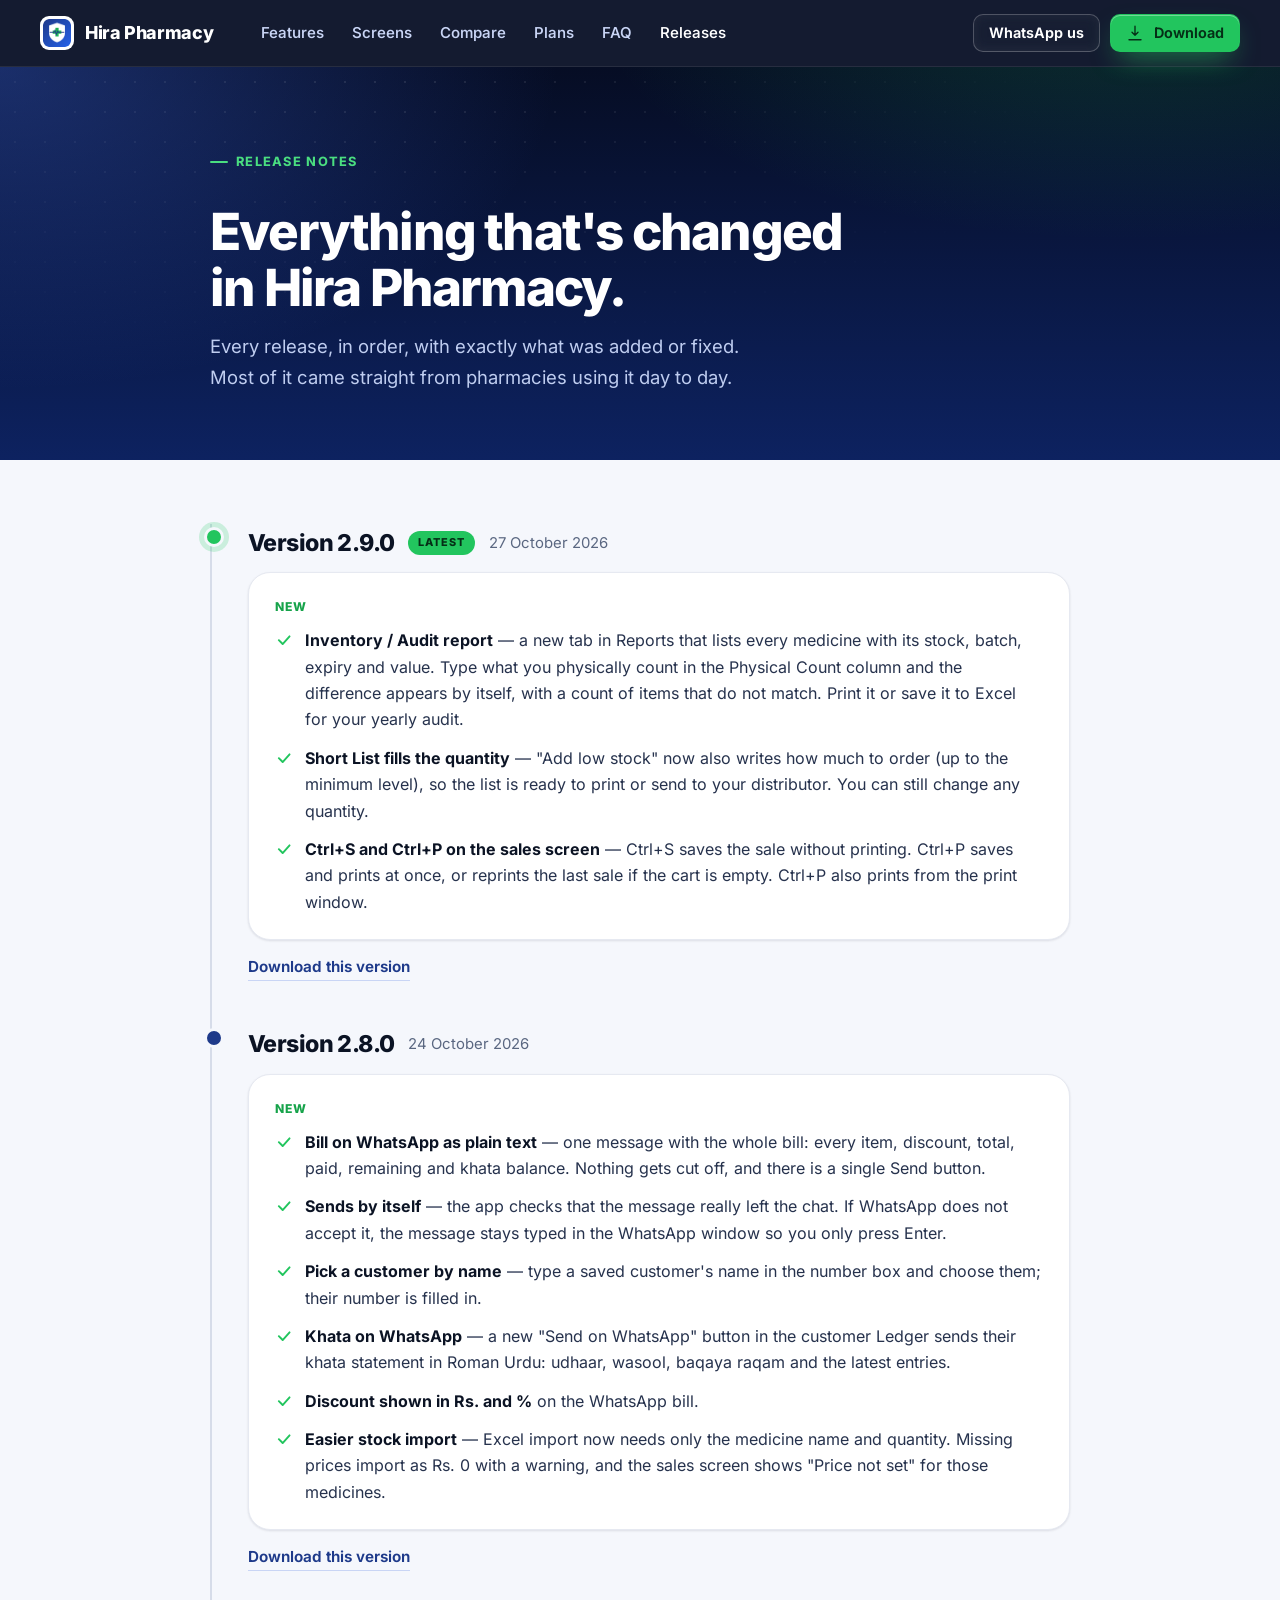
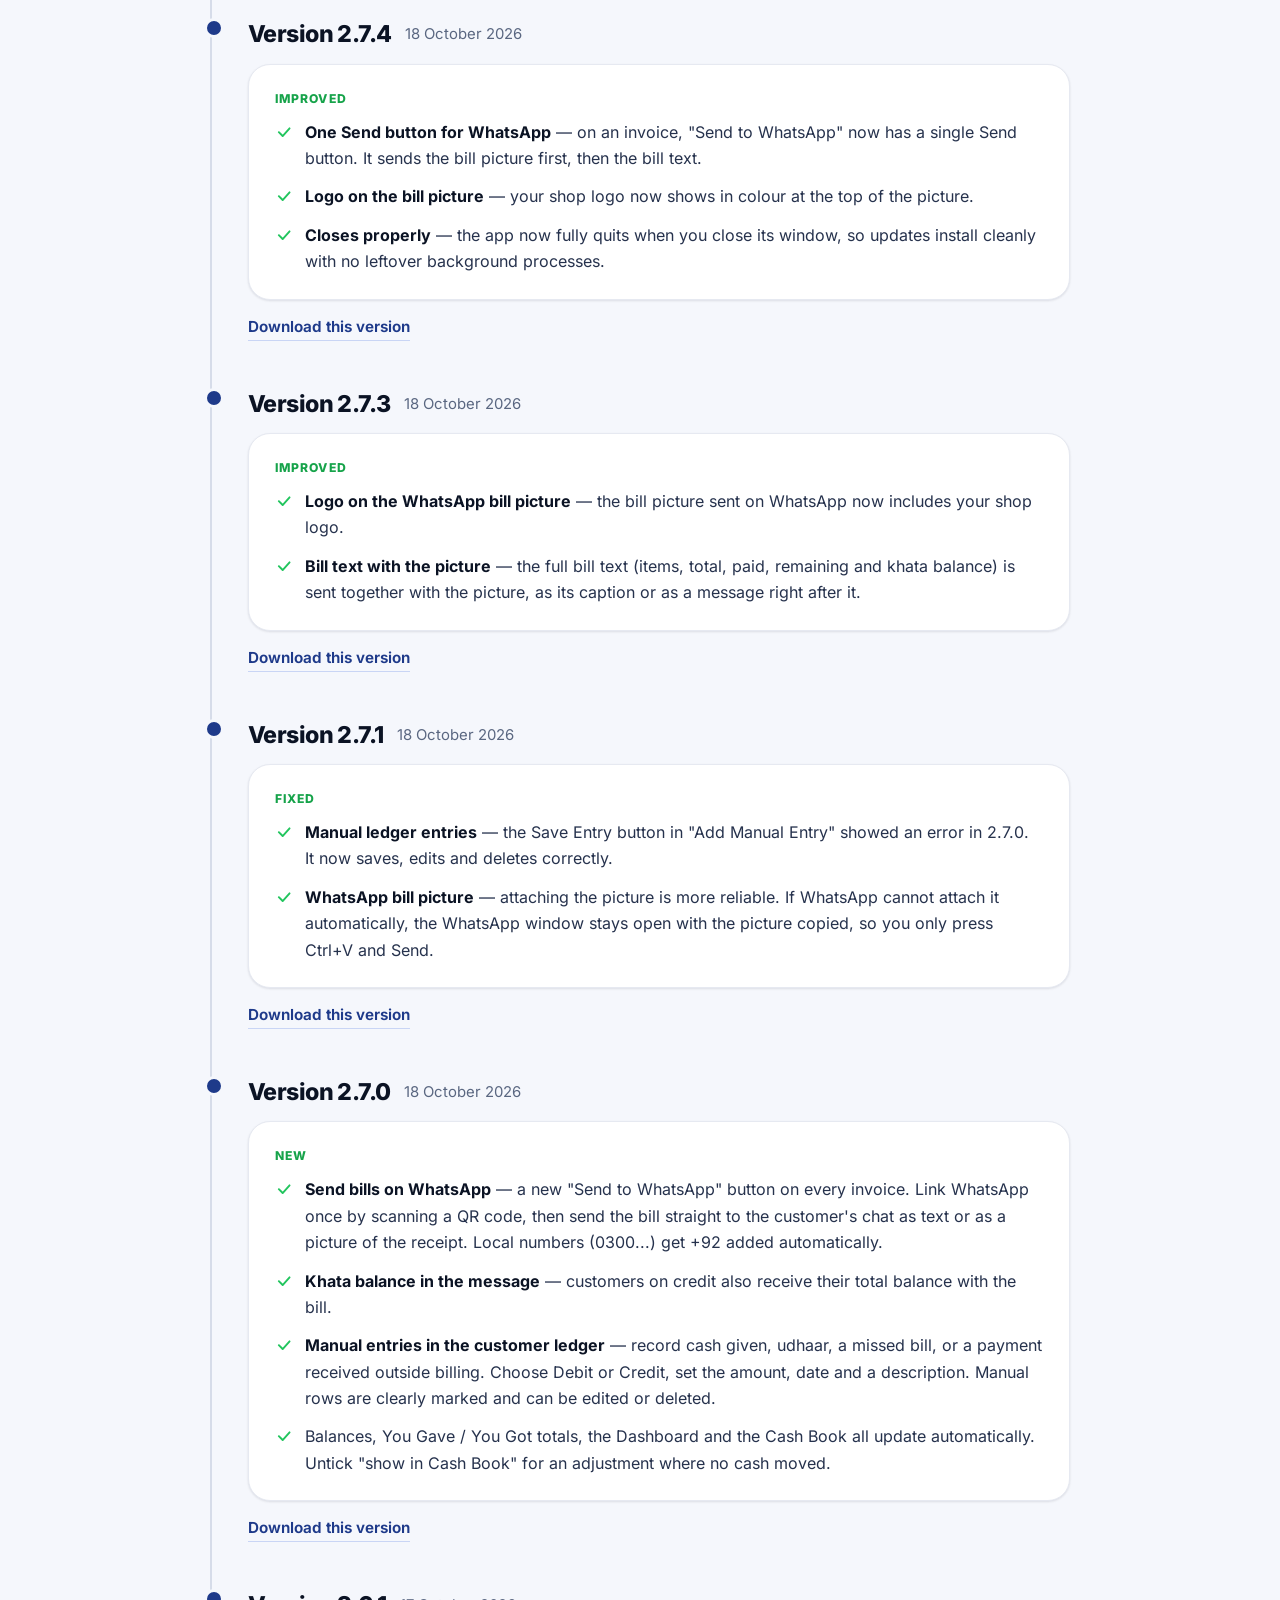
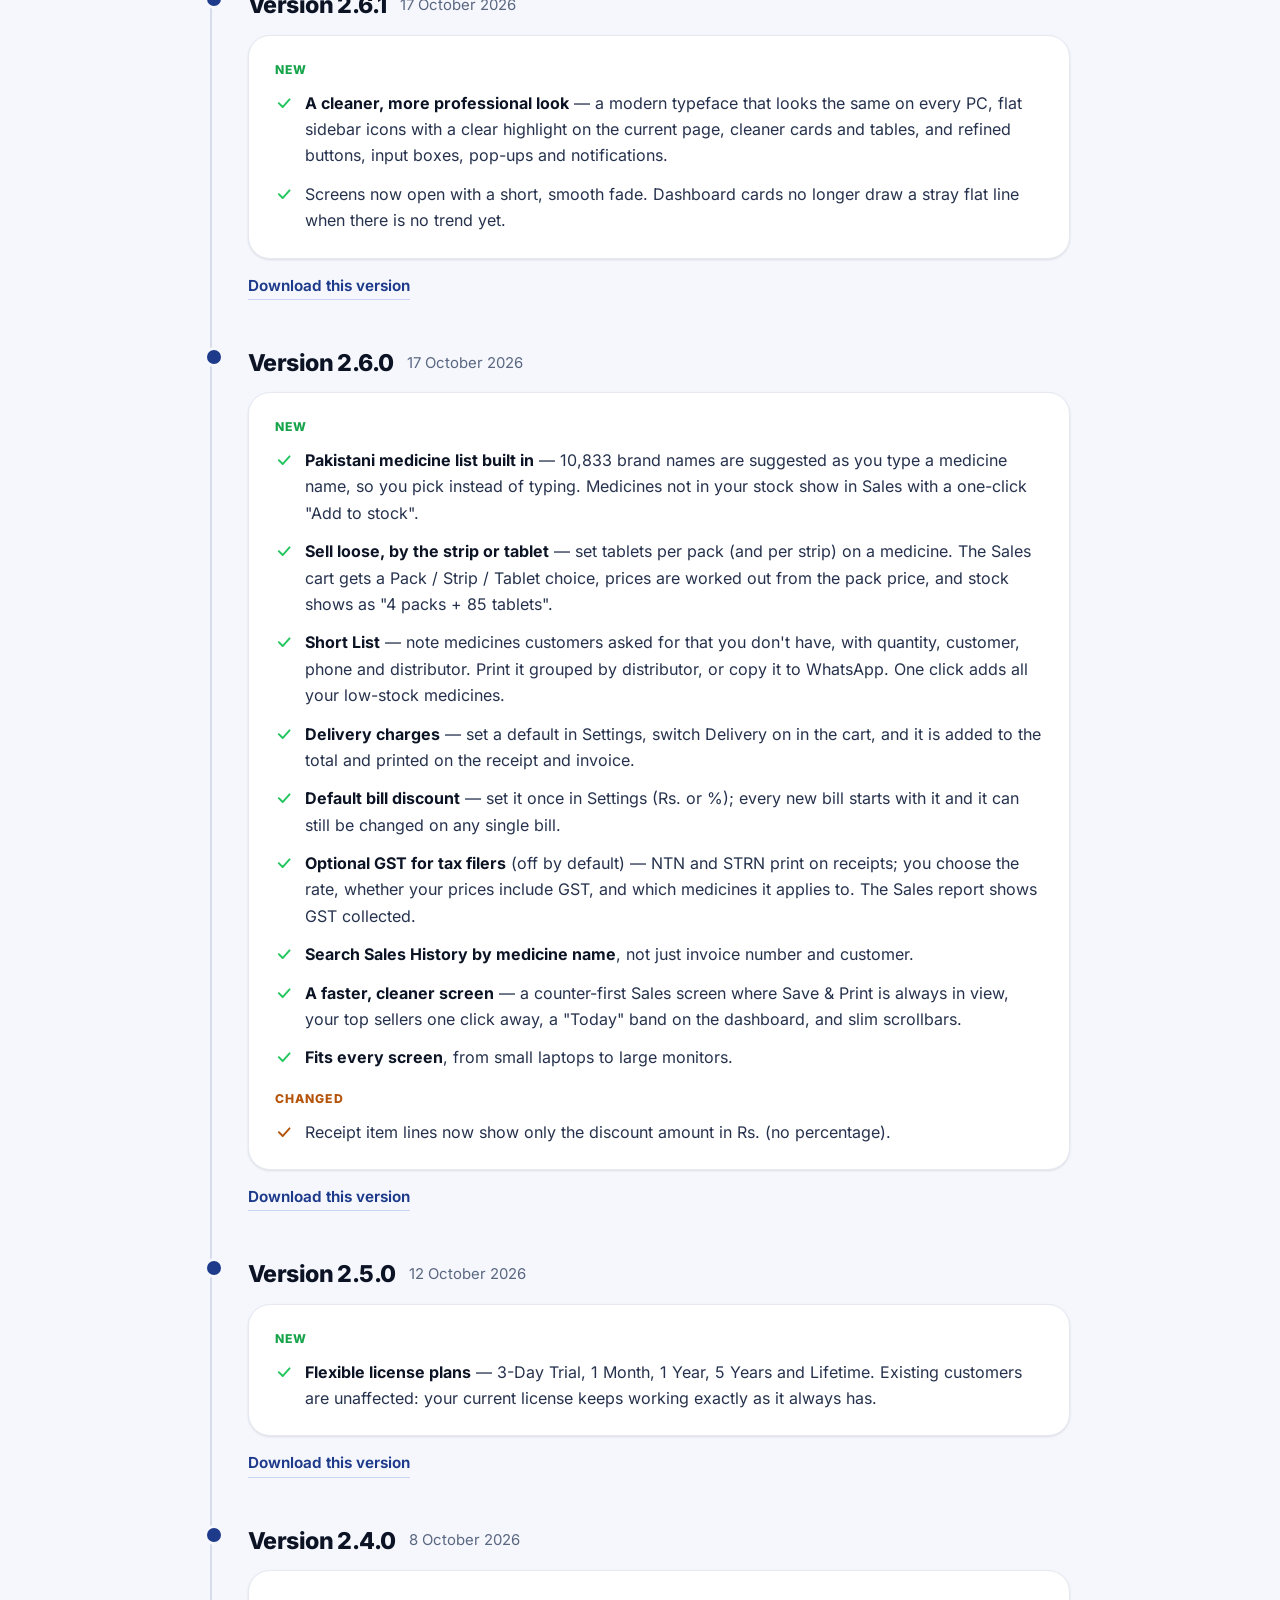
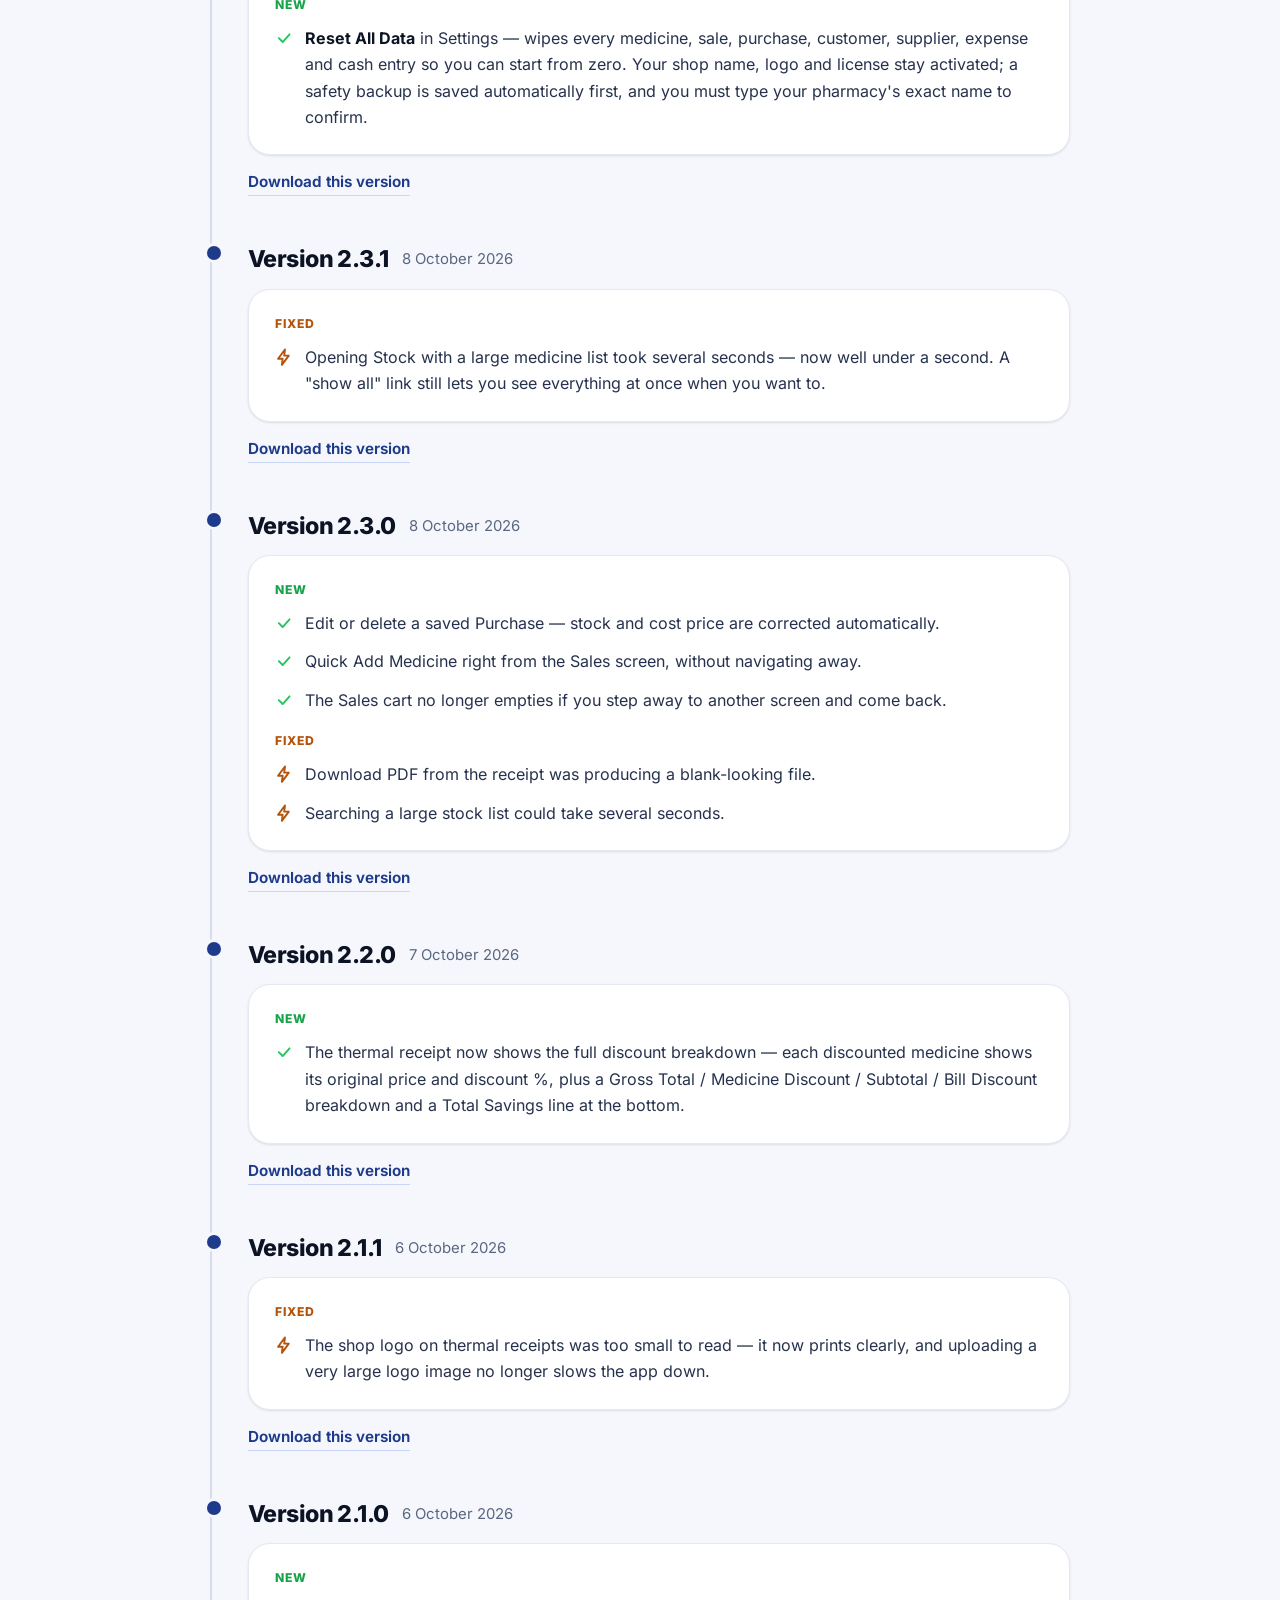
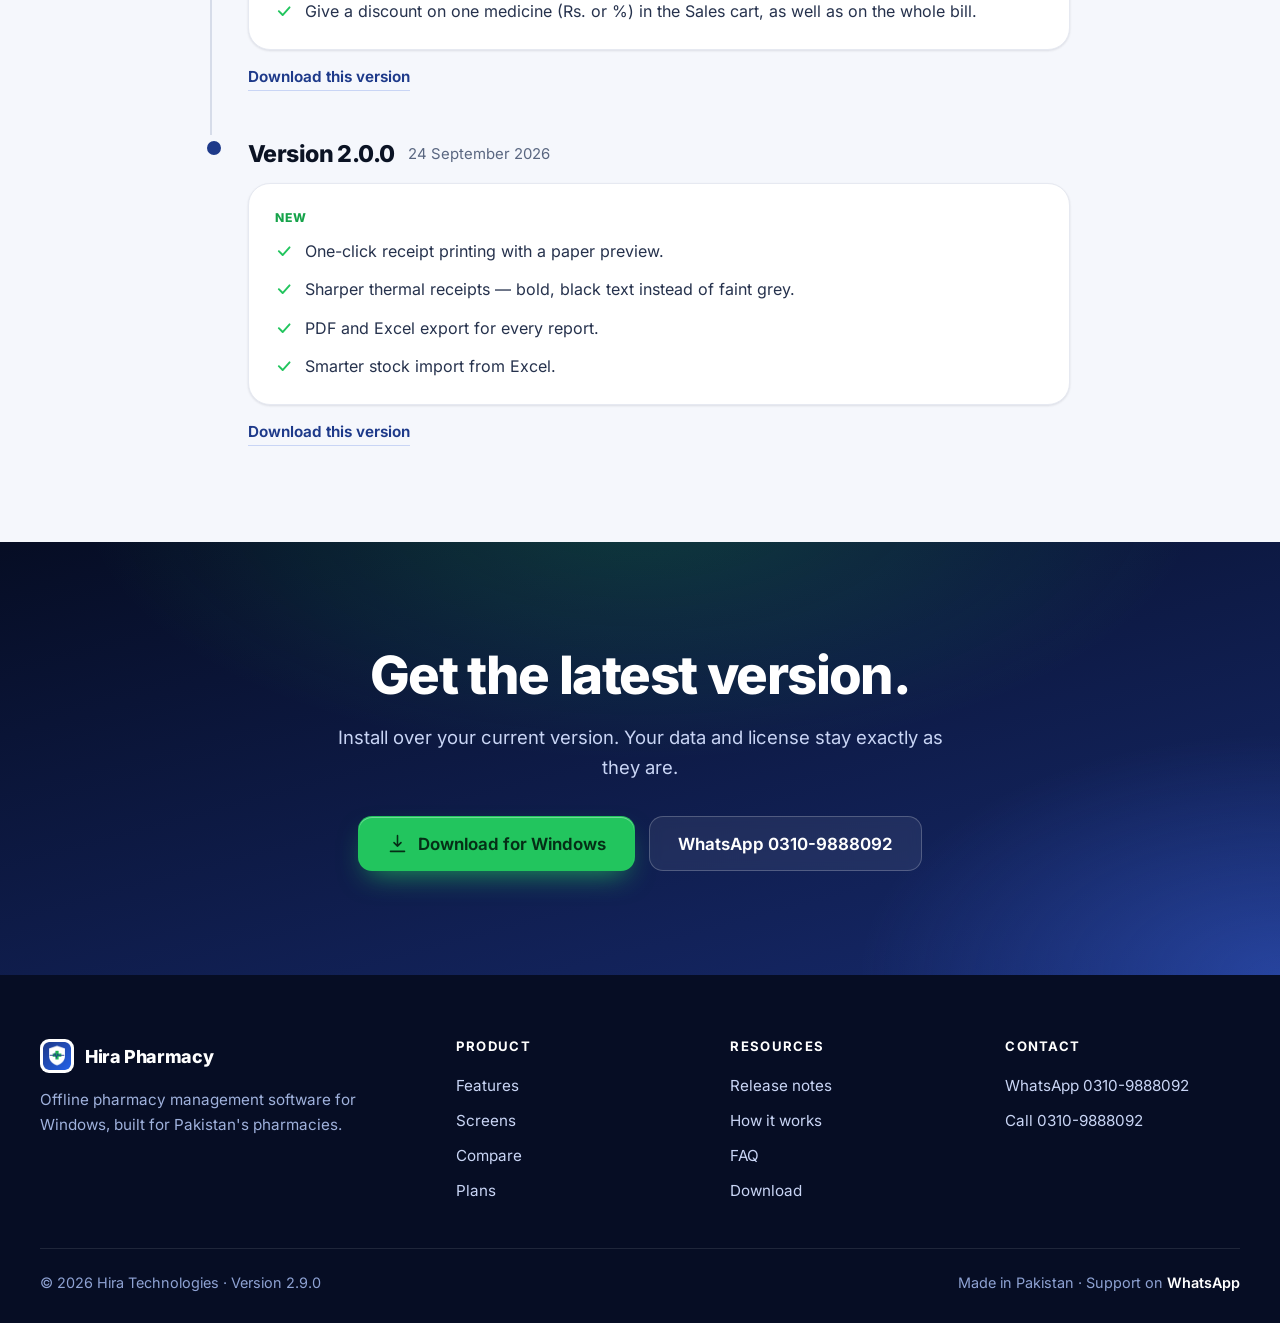
==== releases.html @ 01469d35 "Website: Hira Pharmacy 2.9.0 Co-Authored-By: Claude Sonnet 5.5 <noreply@anthropic.com>" ====
<!doctype html>
<html lang="en">
<head>
<meta charset="utf-8">
<meta name="viewport" content="width=device-width, initial-scale=1">
<title>Release Notes — Hira Pharmacy</title>
<meta name="description" content="Every Hira Pharmacy release, in order, with what changed in each one: from the thermal-receipt rewrite to strip and tablet selling, the Short List and the new look.">
<meta name="theme-color" content="#060d24">
<link rel="icon" type="image/png" href="assets/logo.png">
<link rel="canonical" href="https://nayahiradigital.store/releases.html">
<link rel="preload" href="assets/fonts/inter-latin-wght-normal.woff2" as="font" type="font/woff2" crossorigin>
<link rel="stylesheet" href="assets/site.css?v=300">
<meta property="og:type" content="website">
<meta property="og:title" content="Release Notes — Hira Pharmacy">
<meta property="og:description" content="Every Hira Pharmacy release, in order, with what changed in each one.">
<meta property="og:url" content="https://nayahiradigital.store/releases.html">
<meta property="og:image" content="https://nayahiradigital.store/assets/og.png?v=300">
<meta name="twitter:card" content="summary_large_image">
<style>
  body { background: var(--soft); }
  .container.narrow { width: min(860px, 100% - 48px); }
  .page-head { position: relative; overflow: hidden; color: #fff; padding: 76px 0 68px;
    background:
      radial-gradient(900px 420px at 88% -20%, rgba(34, 197, 94, 0.20), transparent 60%),
      radial-gradient(900px 520px at 0% 0%, rgba(59, 100, 220, 0.38), transparent 62%),
      linear-gradient(180deg, #060d24 0%, #0d2260 100%); }
  .page-head::before { content: ""; position: absolute; inset: 0; pointer-events: none;
    background-image: radial-gradient(rgba(255,255,255,0.10) 1px, transparent 1.3px); background-size: 30px 30px;
    -webkit-mask-image: radial-gradient(ellipse 70% 100% at 30% 0%, #000, transparent 80%); mask-image: radial-gradient(ellipse 70% 100% at 30% 0%, #000, transparent 80%); }
  .page-head .container { position: relative; }
  .page-head h1 { font-size: clamp(2.1rem, 4.8vw, 3.2rem); font-weight: 800; margin: 14px 0 16px; letter-spacing: -0.035em; }
  .page-head p { color: #bfcdf0; font-size: 1.15rem; max-width: 36em; text-wrap: balance; }
  .page-head .kicker { color: var(--green-400); }
  .page-head .kicker::before { background: var(--green-400); }
  main { padding: 64px 0 96px; }

  .release { position: relative; padding: 0 0 44px 36px; border-left: 2px solid var(--line-2); }
  .release:last-child { border-left-color: transparent; padding-bottom: 0; }
  .release::before { content: ""; position: absolute; left: -8px; top: 3px; width: 14px; height: 14px; border-radius: 50%; background: var(--navy-600); border: 3px solid var(--soft); }
  .release.latest::before { background: var(--green-500); box-shadow: 0 0 0 5px rgba(34, 197, 94, 0.2); }
  .release-head { display: flex; flex-wrap: wrap; align-items: center; gap: 10px 14px; margin-bottom: 8px; }
  .release-version { font-size: 1.45rem; font-weight: 800; letter-spacing: -0.025em; }
  .release-date { color: var(--muted); font-size: 0.93rem; }
  .badge-latest { font-size: 0.68rem; font-weight: 800; letter-spacing: 0.08em; padding: 3px 10px; border-radius: 999px; background: var(--green-500); color: var(--green-950); text-transform: uppercase; }
  .release-card { background: #fff; border: 1px solid var(--line); border-radius: var(--r-lg); padding: 24px 26px; margin-top: 10px; box-shadow: var(--shadow-sm); }
  .release-group + .release-group { margin-top: 18px; }
  .release-group-label { font-size: 0.76rem; font-weight: 800; letter-spacing: 0.09em; text-transform: uppercase; color: var(--green-600); margin-bottom: 10px; }
  .release-group-label.fixed { color: var(--amber-600); }
  .release-items { list-style: none; margin: 0; padding: 0; display: grid; gap: 12px; }
  .release-items li { display: flex; gap: 12px; align-items: flex-start; color: var(--ink-2); font-size: 1rem; }
  .release-items .ic { color: var(--green-500); margin-top: 4px; width: 1.15em; height: 1.15em; stroke-width: 2.5; }
  .release-items.fixed .ic { color: var(--amber-600); }
  .release-items b { color: var(--ink); }
  .release-foot { display: flex; align-items: center; gap: 16px; margin-top: 14px; flex-wrap: wrap; }
  .btn-text { color: var(--navy-600); font-weight: 650; text-decoration: none; font-size: 0.95rem; border-bottom: 1px solid var(--navy-200); padding-bottom: 1px; }
  .btn-text:hover { border-color: var(--navy-600); }
  .back-top { margin-top: 48px; text-align: center; }
</style>
</head>
<body>
<a class="skip" href="#main">Skip to content</a>

<header class="nav">
  <div class="container">
    <div class="nav-inner">
      <a class="brand" href="index.html" aria-label="Hira Pharmacy home"><img src="assets/logo.png" alt="" width="34" height="34"> Hira Pharmacy</a>
      <nav class="nav-links" aria-label="Sections">
        <a href="index.html#features">Features</a>
        <a href="index.html#screens">Screens</a>
        <a href="index.html#compare">Compare</a>
        <a href="index.html#plans">Plans</a>
        <a href="index.html#faq">FAQ</a>
        <a href="releases.html" aria-current="page" style="color:#fff">Releases</a>
      </nav>
      <div class="nav-cta">
        <a class="btn btn-ghost js-wa" href="https://wa.me/923109888092" target="_blank" rel="noopener">WhatsApp us</a>
        <a class="btn btn-primary" href="https://github.com/marketerwaseem17/hira-pharmacy-downloads/releases/latest/download/Hira-Pharmacy-Setup.exe" rel="noopener">
          <svg class="ic" viewBox="0 0 24 24" aria-hidden="true"><path d="M12 3v12m0 0-4-4m4 4 4-4M4 21h16"/></svg>Download
        </a>
        <button class="nav-toggle" type="button" id="nav-toggle" aria-label="Open menu" aria-expanded="false" aria-controls="nav-menu">
          <svg class="ic" viewBox="0 0 24 24" aria-hidden="true"><path d="M4 7h16M4 12h16M4 17h16"/></svg>
        </button>
      </div>
    </div>
    <nav class="nav-menu" id="nav-menu" aria-label="Sections (mobile)">
      <a href="index.html#features">Features</a>
      <a href="index.html#screens">Screens</a>
      <a href="index.html#compare">Compare</a>
      <a href="index.html#plans">Plans</a>
      <a href="index.html#faq">FAQ</a>
      <a href="releases.html">Release notes</a>
    </nav>
  </div>
</header>

<div class="page-head">
  <div class="container narrow">
    <div class="kicker">Release notes</div>
    <h1>Everything that's changed in Hira Pharmacy.</h1>
    <p>Every release, in order, with exactly what was added or fixed. Most of it came straight from pharmacies using it day to day.</p>
  </div>
</div>

<main id="main">
  <div class="container narrow">

    <div class="release latest">
      <div class="release-head">
        <span class="release-version">Version 2.9.0</span>
        <span class="badge-latest">Latest</span>
        <span class="release-date">27 October 2026</span>
      </div>
      <div class="release-card">
        <div class="release-group">
          <div class="release-group-label">New</div>
          <ul class="release-items">
            <li><svg class="ic" viewBox="0 0 24 24" aria-hidden="true"><path d="m5 12 5 5 9-10"/></svg><span><b>Inventory / Audit report</b> — a new tab in Reports that lists every medicine with its stock, batch, expiry and value. Type what you physically count in the Physical Count column and the difference appears by itself, with a count of items that do not match. Print it or save it to Excel for your yearly audit.</span></li>
            <li><svg class="ic" viewBox="0 0 24 24" aria-hidden="true"><path d="m5 12 5 5 9-10"/></svg><span><b>Short List fills the quantity</b> — "Add low stock" now also writes how much to order (up to the minimum level), so the list is ready to print or send to your distributor. You can still change any quantity.</span></li>
            <li><svg class="ic" viewBox="0 0 24 24" aria-hidden="true"><path d="m5 12 5 5 9-10"/></svg><span><b>Ctrl+S and Ctrl+P on the sales screen</b> — Ctrl+S saves the sale without printing. Ctrl+P saves and prints at once, or reprints the last sale if the cart is empty. Ctrl+P also prints from the print window.</span></li>
          </ul>
        </div>
      </div>
      <div class="release-foot">
        <a class="btn-text" href="https://github.com/marketerwaseem17/hira-pharmacy-downloads/releases/download/v2.9.0/Hira-Pharmacy-Setup.exe" rel="noopener">Download this version</a>
      </div>
    </div>

    <div class="release">
      <div class="release-head">
        <span class="release-version">Version 2.8.0</span>
        <span class="release-date">24 October 2026</span>
      </div>
      <div class="release-card">
        <div class="release-group">
          <div class="release-group-label">New</div>
          <ul class="release-items">
            <li><svg class="ic" viewBox="0 0 24 24" aria-hidden="true"><path d="m5 12 5 5 9-10"/></svg><span><b>Bill on WhatsApp as plain text</b> — one message with the whole bill: every item, discount, total, paid, remaining and khata balance. Nothing gets cut off, and there is a single Send button.</span></li>
            <li><svg class="ic" viewBox="0 0 24 24" aria-hidden="true"><path d="m5 12 5 5 9-10"/></svg><span><b>Sends by itself</b> — the app checks that the message really left the chat. If WhatsApp does not accept it, the message stays typed in the WhatsApp window so you only press Enter.</span></li>
            <li><svg class="ic" viewBox="0 0 24 24" aria-hidden="true"><path d="m5 12 5 5 9-10"/></svg><span><b>Pick a customer by name</b> — type a saved customer's name in the number box and choose them; their number is filled in.</span></li>
            <li><svg class="ic" viewBox="0 0 24 24" aria-hidden="true"><path d="m5 12 5 5 9-10"/></svg><span><b>Khata on WhatsApp</b> — a new "Send on WhatsApp" button in the customer Ledger sends their khata statement in Roman Urdu: udhaar, wasool, baqaya raqam and the latest entries.</span></li>
            <li><svg class="ic" viewBox="0 0 24 24" aria-hidden="true"><path d="m5 12 5 5 9-10"/></svg><span><b>Discount shown in Rs. and %</b> on the WhatsApp bill.</span></li>
            <li><svg class="ic" viewBox="0 0 24 24" aria-hidden="true"><path d="m5 12 5 5 9-10"/></svg><span><b>Easier stock import</b> — Excel import now needs only the medicine name and quantity. Missing prices import as Rs. 0 with a warning, and the sales screen shows "Price not set" for those medicines.</span></li>
          </ul>
        </div>
      </div>
      <div class="release-foot">
        <a class="btn-text" href="https://github.com/marketerwaseem17/hira-pharmacy-downloads/releases/download/v2.8.0/Hira-Pharmacy-Setup.exe" rel="noopener">Download this version</a>
      </div>
    </div>

    <div class="release">
      <div class="release-head">
        <span class="release-version">Version 2.7.4</span>
        <span class="release-date">18 October 2026</span>
      </div>
      <div class="release-card">
        <div class="release-group">
          <div class="release-group-label">Improved</div>
          <ul class="release-items">
            <li><svg class="ic" viewBox="0 0 24 24" aria-hidden="true"><path d="m5 12 5 5 9-10"/></svg><span><b>One Send button for WhatsApp</b> — on an invoice, "Send to WhatsApp" now has a single Send button. It sends the bill picture first, then the bill text.</span></li>
            <li><svg class="ic" viewBox="0 0 24 24" aria-hidden="true"><path d="m5 12 5 5 9-10"/></svg><span><b>Logo on the bill picture</b> — your shop logo now shows in colour at the top of the picture.</span></li>
            <li><svg class="ic" viewBox="0 0 24 24" aria-hidden="true"><path d="m5 12 5 5 9-10"/></svg><span><b>Closes properly</b> — the app now fully quits when you close its window, so updates install cleanly with no leftover background processes.</span></li>
          </ul>
        </div>
      </div>
      <div class="release-foot">
        <a class="btn-text" href="https://github.com/marketerwaseem17/hira-pharmacy-downloads/releases/download/v2.7.4/Hira-Pharmacy-Setup.exe" rel="noopener">Download this version</a>
      </div>
    </div>

    <div class="release">
      <div class="release-head">
        <span class="release-version">Version 2.7.3</span>
        <span class="release-date">18 October 2026</span>
      </div>
      <div class="release-card">
        <div class="release-group">
          <div class="release-group-label">Improved</div>
          <ul class="release-items">
            <li><svg class="ic" viewBox="0 0 24 24" aria-hidden="true"><path d="m5 12 5 5 9-10"/></svg><span><b>Logo on the WhatsApp bill picture</b> — the bill picture sent on WhatsApp now includes your shop logo.</span></li>
            <li><svg class="ic" viewBox="0 0 24 24" aria-hidden="true"><path d="m5 12 5 5 9-10"/></svg><span><b>Bill text with the picture</b> — the full bill text (items, total, paid, remaining and khata balance) is sent together with the picture, as its caption or as a message right after it.</span></li>
          </ul>
        </div>
      </div>
      <div class="release-foot">
        <a class="btn-text" href="https://github.com/marketerwaseem17/hira-pharmacy-downloads/releases/download/v2.7.3/Hira-Pharmacy-Setup.exe" rel="noopener">Download this version</a>
      </div>
    </div>

    <div class="release">
      <div class="release-head">
        <span class="release-version">Version 2.7.1</span>
        <span class="release-date">18 October 2026</span>
      </div>
      <div class="release-card">
        <div class="release-group">
          <div class="release-group-label">Fixed</div>
          <ul class="release-items">
            <li><svg class="ic" viewBox="0 0 24 24" aria-hidden="true"><path d="m5 12 5 5 9-10"/></svg><span><b>Manual ledger entries</b> — the Save Entry button in "Add Manual Entry" showed an error in 2.7.0. It now saves, edits and deletes correctly.</span></li>
            <li><svg class="ic" viewBox="0 0 24 24" aria-hidden="true"><path d="m5 12 5 5 9-10"/></svg><span><b>WhatsApp bill picture</b> — attaching the picture is more reliable. If WhatsApp cannot attach it automatically, the WhatsApp window stays open with the picture copied, so you only press Ctrl+V and Send.</span></li>
          </ul>
        </div>
      </div>
      <div class="release-foot">
        <a class="btn-text" href="https://github.com/marketerwaseem17/hira-pharmacy-downloads/releases/download/v2.7.1/Hira-Pharmacy-Setup.exe" rel="noopener">Download this version</a>
      </div>
    </div>

    <div class="release">
      <div class="release-head">
        <span class="release-version">Version 2.7.0</span>
        <span class="release-date">18 October 2026</span>
      </div>
      <div class="release-card">
        <div class="release-group">
          <div class="release-group-label">New</div>
          <ul class="release-items">
            <li><svg class="ic" viewBox="0 0 24 24" aria-hidden="true"><path d="m5 12 5 5 9-10"/></svg><span><b>Send bills on WhatsApp</b> — a new "Send to WhatsApp" button on every invoice. Link WhatsApp once by scanning a QR code, then send the bill straight to the customer's chat as text or as a picture of the receipt. Local numbers (0300...) get +92 added automatically.</span></li>
            <li><svg class="ic" viewBox="0 0 24 24" aria-hidden="true"><path d="m5 12 5 5 9-10"/></svg><span><b>Khata balance in the message</b> — customers on credit also receive their total balance with the bill.</span></li>
            <li><svg class="ic" viewBox="0 0 24 24" aria-hidden="true"><path d="m5 12 5 5 9-10"/></svg><span><b>Manual entries in the customer ledger</b> — record cash given, udhaar, a missed bill, or a payment received outside billing. Choose Debit or Credit, set the amount, date and a description. Manual rows are clearly marked and can be edited or deleted.</span></li>
            <li><svg class="ic" viewBox="0 0 24 24" aria-hidden="true"><path d="m5 12 5 5 9-10"/></svg><span>Balances, You Gave / You Got totals, the Dashboard and the Cash Book all update automatically. Untick "show in Cash Book" for an adjustment where no cash moved.</span></li>
          </ul>
        </div>
      </div>
      <div class="release-foot">
        <a class="btn-text" href="https://github.com/marketerwaseem17/hira-pharmacy-downloads/releases/download/v2.7.0/Hira-Pharmacy-Setup.exe" rel="noopener">Download this version</a>
      </div>
    </div>

    <div class="release">
      <div class="release-head">
        <span class="release-version">Version 2.6.1</span>
        <span class="release-date">17 October 2026</span>
      </div>
      <div class="release-card">
        <div class="release-group">
          <div class="release-group-label">New</div>
          <ul class="release-items">
            <li><svg class="ic" viewBox="0 0 24 24" aria-hidden="true"><path d="m5 12 5 5 9-10"/></svg><span><b>A cleaner, more professional look</b> — a modern typeface that looks the same on every PC, flat sidebar icons with a clear highlight on the current page, cleaner cards and tables, and refined buttons, input boxes, pop-ups and notifications.</span></li>
            <li><svg class="ic" viewBox="0 0 24 24" aria-hidden="true"><path d="m5 12 5 5 9-10"/></svg><span>Screens now open with a short, smooth fade. Dashboard cards no longer draw a stray flat line when there is no trend yet.</span></li>
          </ul>
        </div>
      </div>
      <div class="release-foot">
        <a class="btn-text" href="https://github.com/marketerwaseem17/hira-pharmacy-downloads/releases/download/v2.6.1/Hira-Pharmacy-Setup.exe" rel="noopener">Download this version</a>
      </div>
    </div>

    <div class="release">
      <div class="release-head">
        <span class="release-version">Version 2.6.0</span>
        <span class="release-date">17 October 2026</span>
      </div>
      <div class="release-card">
        <div class="release-group">
          <div class="release-group-label">New</div>
          <ul class="release-items">
            <li><svg class="ic" viewBox="0 0 24 24" aria-hidden="true"><path d="m5 12 5 5 9-10"/></svg><span><b>Pakistani medicine list built in</b> — 10,833 brand names are suggested as you type a medicine name, so you pick instead of typing. Medicines not in your stock show in Sales with a one-click "Add to stock".</span></li>
            <li><svg class="ic" viewBox="0 0 24 24" aria-hidden="true"><path d="m5 12 5 5 9-10"/></svg><span><b>Sell loose, by the strip or tablet</b> — set tablets per pack (and per strip) on a medicine. The Sales cart gets a Pack / Strip / Tablet choice, prices are worked out from the pack price, and stock shows as "4 packs + 85 tablets".</span></li>
            <li><svg class="ic" viewBox="0 0 24 24" aria-hidden="true"><path d="m5 12 5 5 9-10"/></svg><span><b>Short List</b> — note medicines customers asked for that you don't have, with quantity, customer, phone and distributor. Print it grouped by distributor, or copy it to WhatsApp. One click adds all your low-stock medicines.</span></li>
            <li><svg class="ic" viewBox="0 0 24 24" aria-hidden="true"><path d="m5 12 5 5 9-10"/></svg><span><b>Delivery charges</b> — set a default in Settings, switch Delivery on in the cart, and it is added to the total and printed on the receipt and invoice.</span></li>
            <li><svg class="ic" viewBox="0 0 24 24" aria-hidden="true"><path d="m5 12 5 5 9-10"/></svg><span><b>Default bill discount</b> — set it once in Settings (Rs. or %); every new bill starts with it and it can still be changed on any single bill.</span></li>
            <li><svg class="ic" viewBox="0 0 24 24" aria-hidden="true"><path d="m5 12 5 5 9-10"/></svg><span><b>Optional GST for tax filers</b> (off by default) — NTN and STRN print on receipts; you choose the rate, whether your prices include GST, and which medicines it applies to. The Sales report shows GST collected.</span></li>
            <li><svg class="ic" viewBox="0 0 24 24" aria-hidden="true"><path d="m5 12 5 5 9-10"/></svg><span><b>Search Sales History by medicine name</b>, not just invoice number and customer.</span></li>
            <li><svg class="ic" viewBox="0 0 24 24" aria-hidden="true"><path d="m5 12 5 5 9-10"/></svg><span><b>A faster, cleaner screen</b> — a counter-first Sales screen where Save &amp; Print is always in view, your top sellers one click away, a "Today" band on the dashboard, and slim scrollbars.</span></li>
            <li><svg class="ic" viewBox="0 0 24 24" aria-hidden="true"><path d="m5 12 5 5 9-10"/></svg><span><b>Fits every screen</b>, from small laptops to large monitors.</span></li>
          </ul>
        </div>
        <div class="release-group">
          <div class="release-group-label fixed">Changed</div>
          <ul class="release-items fixed">
            <li><svg class="ic" viewBox="0 0 24 24" aria-hidden="true"><path d="m5 12 5 5 9-10"/></svg><span>Receipt item lines now show only the discount amount in Rs. (no percentage).</span></li>
          </ul>
        </div>
      </div>
      <div class="release-foot">
        <a class="btn-text" href="https://github.com/marketerwaseem17/hira-pharmacy-downloads/releases/download/v2.6.0/Hira-Pharmacy-Setup.exe" rel="noopener">Download this version</a>
      </div>
    </div>

    <div class="release">
      <div class="release-head">
        <span class="release-version">Version 2.5.0</span>
        <span class="release-date">12 October 2026</span>
      </div>
      <div class="release-card">
        <div class="release-group">
          <div class="release-group-label">New</div>
          <ul class="release-items">
            <li><svg class="ic" viewBox="0 0 24 24" aria-hidden="true"><path d="m5 12 5 5 9-10"/></svg><span><b>Flexible license plans</b> — 3-Day Trial, 1 Month, 1 Year, 5 Years and Lifetime. Existing customers are unaffected: your current license keeps working exactly as it always has.</span></li>
          </ul>
        </div>
      </div>
      <div class="release-foot">
        <a class="btn-text" href="https://github.com/marketerwaseem17/hira-pharmacy-downloads/releases/download/v2.5.0/Hira-Pharmacy-Setup.exe" rel="noopener">Download this version</a>
      </div>
    </div>

    <div class="release">
      <div class="release-head">
        <span class="release-version">Version 2.4.0</span>
        <span class="release-date">8 October 2026</span>
      </div>
      <div class="release-card">
        <div class="release-group">
          <div class="release-group-label">New</div>
          <ul class="release-items">
            <li><svg class="ic" viewBox="0 0 24 24" aria-hidden="true"><path d="m5 12 5 5 9-10"/></svg><span><b>Reset All Data</b> in Settings — wipes every medicine, sale, purchase, customer, supplier, expense and cash entry so you can start from zero. Your shop name, logo and license stay activated; a safety backup is saved automatically first, and you must type your pharmacy's exact name to confirm.</span></li>
          </ul>
        </div>
      </div>
      <div class="release-foot">
        <a class="btn-text" href="https://github.com/marketerwaseem17/hira-pharmacy-downloads/releases/download/v2.4.0/Hira-Pharmacy-Setup.exe" rel="noopener">Download this version</a>
      </div>
    </div>

    <div class="release">
      <div class="release-head">
        <span class="release-version">Version 2.3.1</span>
        <span class="release-date">8 October 2026</span>
      </div>
      <div class="release-card">
        <div class="release-group">
          <div class="release-group-label fixed">Fixed</div>
          <ul class="release-items fixed">
            <li><svg class="ic" viewBox="0 0 24 24" aria-hidden="true"><path d="M13 2 4 14h6l-1 8 9-12h-6z"/></svg><span>Opening Stock with a large medicine list took several seconds — now well under a second. A "show all" link still lets you see everything at once when you want to.</span></li>
          </ul>
        </div>
      </div>
      <div class="release-foot">
        <a class="btn-text" href="https://github.com/marketerwaseem17/hira-pharmacy-downloads/releases/download/v2.3.1/Hira-Pharmacy-Setup.exe" rel="noopener">Download this version</a>
      </div>
    </div>

    <div class="release">
      <div class="release-head">
        <span class="release-version">Version 2.3.0</span>
        <span class="release-date">8 October 2026</span>
      </div>
      <div class="release-card">
        <div class="release-group">
          <div class="release-group-label">New</div>
          <ul class="release-items">
            <li><svg class="ic" viewBox="0 0 24 24" aria-hidden="true"><path d="m5 12 5 5 9-10"/></svg><span>Edit or delete a saved Purchase — stock and cost price are corrected automatically.</span></li>
            <li><svg class="ic" viewBox="0 0 24 24" aria-hidden="true"><path d="m5 12 5 5 9-10"/></svg><span>Quick Add Medicine right from the Sales screen, without navigating away.</span></li>
            <li><svg class="ic" viewBox="0 0 24 24" aria-hidden="true"><path d="m5 12 5 5 9-10"/></svg><span>The Sales cart no longer empties if you step away to another screen and come back.</span></li>
          </ul>
        </div>
        <div class="release-group">
          <div class="release-group-label fixed">Fixed</div>
          <ul class="release-items fixed">
            <li><svg class="ic" viewBox="0 0 24 24" aria-hidden="true"><path d="M13 2 4 14h6l-1 8 9-12h-6z"/></svg><span>Download PDF from the receipt was producing a blank-looking file.</span></li>
            <li><svg class="ic" viewBox="0 0 24 24" aria-hidden="true"><path d="M13 2 4 14h6l-1 8 9-12h-6z"/></svg><span>Searching a large stock list could take several seconds.</span></li>
          </ul>
        </div>
      </div>
      <div class="release-foot">
        <a class="btn-text" href="https://github.com/marketerwaseem17/hira-pharmacy-downloads/releases/download/v2.3.0/Hira-Pharmacy-Setup.exe" rel="noopener">Download this version</a>
      </div>
    </div>

    <div class="release">
      <div class="release-head">
        <span class="release-version">Version 2.2.0</span>
        <span class="release-date">7 October 2026</span>
      </div>
      <div class="release-card">
        <div class="release-group">
          <div class="release-group-label">New</div>
          <ul class="release-items">
            <li><svg class="ic" viewBox="0 0 24 24" aria-hidden="true"><path d="m5 12 5 5 9-10"/></svg><span>The thermal receipt now shows the full discount breakdown — each discounted medicine shows its original price and discount %, plus a Gross Total / Medicine Discount / Subtotal / Bill Discount breakdown and a Total Savings line at the bottom.</span></li>
          </ul>
        </div>
      </div>
      <div class="release-foot">
        <a class="btn-text" href="https://github.com/marketerwaseem17/hira-pharmacy-downloads/releases/download/v2.2.0/Hira-Pharmacy-Setup.exe" rel="noopener">Download this version</a>
      </div>
    </div>

    <div class="release">
      <div class="release-head">
        <span class="release-version">Version 2.1.1</span>
        <span class="release-date">6 October 2026</span>
      </div>
      <div class="release-card">
        <div class="release-group">
          <div class="release-group-label fixed">Fixed</div>
          <ul class="release-items fixed">
            <li><svg class="ic" viewBox="0 0 24 24" aria-hidden="true"><path d="M13 2 4 14h6l-1 8 9-12h-6z"/></svg><span>The shop logo on thermal receipts was too small to read — it now prints clearly, and uploading a very large logo image no longer slows the app down.</span></li>
          </ul>
        </div>
      </div>
      <div class="release-foot">
        <a class="btn-text" href="https://github.com/marketerwaseem17/hira-pharmacy-downloads/releases/download/v2.1.1/Hira-Pharmacy-Setup.exe" rel="noopener">Download this version</a>
      </div>
    </div>

    <div class="release">
      <div class="release-head">
        <span class="release-version">Version 2.1.0</span>
        <span class="release-date">6 October 2026</span>
      </div>
      <div class="release-card">
        <div class="release-group">
          <div class="release-group-label">New</div>
          <ul class="release-items">
            <li><svg class="ic" viewBox="0 0 24 24" aria-hidden="true"><path d="m5 12 5 5 9-10"/></svg><span>Give a discount on one medicine (Rs. or %) in the Sales cart, as well as on the whole bill.</span></li>
          </ul>
        </div>
      </div>
      <div class="release-foot">
        <a class="btn-text" href="https://github.com/marketerwaseem17/hira-pharmacy-downloads/releases/download/v2.1.0/Hira-Pharmacy-Setup.exe" rel="noopener">Download this version</a>
      </div>
    </div>

    <div class="release">
      <div class="release-head">
        <span class="release-version">Version 2.0.0</span>
        <span class="release-date">24 September 2026</span>
      </div>
      <div class="release-card">
        <div class="release-group">
          <div class="release-group-label">New</div>
          <ul class="release-items">
            <li><svg class="ic" viewBox="0 0 24 24" aria-hidden="true"><path d="m5 12 5 5 9-10"/></svg><span>One-click receipt printing with a paper preview.</span></li>
            <li><svg class="ic" viewBox="0 0 24 24" aria-hidden="true"><path d="m5 12 5 5 9-10"/></svg><span>Sharper thermal receipts — bold, black text instead of faint grey.</span></li>
            <li><svg class="ic" viewBox="0 0 24 24" aria-hidden="true"><path d="m5 12 5 5 9-10"/></svg><span>PDF and Excel export for every report.</span></li>
            <li><svg class="ic" viewBox="0 0 24 24" aria-hidden="true"><path d="m5 12 5 5 9-10"/></svg><span>Smarter stock import from Excel.</span></li>
          </ul>
        </div>
      </div>
      <div class="release-foot">
        <a class="btn-text" href="https://github.com/marketerwaseem17/hira-pharmacy-downloads/releases/download/v2.0.0/Hira-Pharmacy-Setup.exe" rel="noopener">Download this version</a>
      </div>
    </div>

  </div>
</main>

<section class="final">
  <div class="container final-inner">
    <h2>Get the latest version.</h2>
    <p>Install over your current version. Your data and license stay exactly as they are.</p>
    <div class="cta-row">
      <a class="btn btn-primary btn-lg" href="https://github.com/marketerwaseem17/hira-pharmacy-downloads/releases/latest/download/Hira-Pharmacy-Setup.exe" rel="noopener">
        <svg class="ic" viewBox="0 0 24 24" aria-hidden="true"><path d="M12 3v12m0 0-4-4m4 4 4-4M4 21h16"/></svg>Download for Windows
      </a>
      <a class="btn btn-ghost btn-lg js-wa" href="https://wa.me/923109888092" target="_blank" rel="noopener">WhatsApp 0310-9888092</a>
    </div>
  </div>
</section>

<footer>
  <div class="container">
    <div class="foot-grid">
      <div class="foot-brand">
        <a class="brand" href="index.html"><img src="assets/logo.png" alt="" width="34" height="34" loading="lazy"> Hira Pharmacy</a>
        <p>Offline pharmacy management software for Windows, built for Pakistan's pharmacies.</p>
      </div>
      <div class="foot-col">
        <h4>Product</h4>
        <a href="index.html#features">Features</a>
        <a href="index.html#screens">Screens</a>
        <a href="index.html#compare">Compare</a>
        <a href="index.html#plans">Plans</a>
      </div>
      <div class="foot-col">
        <h4>Resources</h4>
        <a href="releases.html">Release notes</a>
        <a href="index.html#how">How it works</a>
        <a href="index.html#faq">FAQ</a>
        <a href="https://github.com/marketerwaseem17/hira-pharmacy-downloads/releases/latest/download/Hira-Pharmacy-Setup.exe" rel="noopener">Download</a>
      </div>
      <div class="foot-col">
        <h4>Contact</h4>
        <a class="js-wa" href="https://wa.me/923109888092" target="_blank" rel="noopener">WhatsApp 0310-9888092</a>
        <a href="tel:+923109888092">Call 0310-9888092</a>
      </div>
    </div>
    <div class="foot-bottom">
      <span>© <span id="year">2026</span> Hira Technologies · Version 2.9.0</span>
      <span>Made in Pakistan · Support on <a class="js-wa" href="https://wa.me/923109888092" target="_blank" rel="noopener">WhatsApp</a></span>
    </div>
  </div>
</footer>

<script>
(function () {
  var WA_NUMBER = '923109888092';
  var waText = encodeURIComponent('Assalam o Alaikum, I would like to ask about Hira Pharmacy.');
  document.querySelectorAll('.js-wa').forEach(function (a) { a.href = 'https://wa.me/' + WA_NUMBER + '?text=' + waText; });
  var toggle = document.getElementById('nav-toggle');
  var menu = document.getElementById('nav-menu');
  if (toggle && menu) {
    toggle.addEventListener('click', function () {
      var open = menu.classList.toggle('open');
      toggle.setAttribute('aria-expanded', open ? 'true' : 'false');
    });
  }
  document.getElementById('year').textContent = new Date().getFullYear();
})();
</script>
</body>
</html>
---- assets/site.css ----
/* Hira Pharmacy website — shared styles (landing page + release notes). */
@font-face {
  font-family: 'Inter Variable';
  font-style: normal;
  font-weight: 100 900;
  font-display: swap;
  src: url('fonts/inter-latin-wght-normal.woff2') format('woff2-variations');
  unicode-range: U+0000-00FF, U+0131, U+0152-0153, U+02BB-02BC, U+02C6, U+02DA, U+02DC, U+2000-206F, U+20AC, U+2122, U+2191, U+2193, U+2212, U+2215, U+FEFF, U+FFFD;
}

:root {
  --ink: #0b1324;
  --ink-2: #26324d;
  --muted: #5a6781;
  --line: #e6e9f1;
  --line-2: #d6dce9;
  --bg: #ffffff;
  --soft: #f5f7fc;
  --soft-2: #edf1fa;

  --navy-950: #060d24;
  --navy-900: #0a1536;
  --navy-800: #10215a;
  --navy-700: #16296b;
  --navy-600: #1e3a8a;
  --navy-500: #2f55c4;
  --navy-200: #c9d5f5;
  --navy-100: #e4eafb;
  --navy-50: #f1f4fd;

  --green-950: #052e16;
  --green-600: #16a34a;
  --green-500: #22c55e;
  --green-400: #4ade80;
  --green-100: #dcfce7;

  --amber-600: #b45309;
  --amber-100: #fef3c7;
  --red-600: #b91c1c;
  --red-100: #fee2e2;

  --r: 14px;
  --r-lg: 22px;
  --shadow-sm: 0 1px 2px rgba(11, 19, 36, 0.05), 0 1px 3px rgba(11, 19, 36, 0.06);
  --shadow-md: 0 12px 28px -14px rgba(11, 19, 36, 0.22), 0 2px 6px rgba(11, 19, 36, 0.05);
  --shadow-lg: 0 40px 80px -30px rgba(6, 13, 36, 0.55);
  --font: 'Inter Variable', 'Segoe UI Variable Display', 'Segoe UI', system-ui, -apple-system, Roboto, 'Helvetica Neue', Arial, sans-serif;
}

* { box-sizing: border-box; }
html { scroll-behavior: smooth; -webkit-text-size-adjust: 100%; }
body {
  margin: 0;
  font-family: var(--font);
  font-size: 1.0625rem;
  line-height: 1.65;
  color: var(--ink);
  background: var(--bg);
  -webkit-font-smoothing: antialiased;
  font-feature-settings: 'cv11', 'ss03';
  text-rendering: optimizeLegibility;
}
img { max-width: 100%; height: auto; display: block; }
a { color: inherit; }
h1, h2, h3, h4 { margin: 0; line-height: 1.1; letter-spacing: -0.03em; text-wrap: balance; }
p { margin: 0; }
section { scroll-margin-top: 80px; }
.container { width: min(1200px, 100% - 48px); margin-inline: auto; }

.ic { width: 1.25em; height: 1.25em; fill: none; stroke: currentColor; stroke-width: 1.8; stroke-linecap: round; stroke-linejoin: round; flex: none; }
:focus-visible { outline: 3px solid var(--green-400); outline-offset: 3px; border-radius: 8px; }
.skip { position: absolute; left: -999px; top: 8px; background: #fff; color: var(--ink); padding: 8px 14px; border-radius: 8px; z-index: 200; }
.skip:focus { left: 8px; }

/* ---------- buttons ---------- */
.btn {
  display: inline-flex; align-items: center; justify-content: center; gap: 10px;
  font: inherit; font-weight: 650; font-size: 0.97rem; text-decoration: none; cursor: pointer; white-space: nowrap;
  border-radius: 12px; border: 1px solid transparent; padding: 12px 22px; line-height: 1.2;
  transition: transform .15s ease, background-color .15s ease, box-shadow .2s ease, border-color .15s ease, color .15s ease;
}
.btn:active { transform: translateY(1px); }
.btn-primary { background: var(--green-500); color: var(--green-950); box-shadow: 0 1px 0 rgba(255,255,255,.35) inset, 0 12px 28px -10px rgba(34, 197, 94, 0.75); }
.btn-primary:hover { background: var(--green-400); transform: translateY(-1px); box-shadow: 0 1px 0 rgba(255,255,255,.4) inset, 0 16px 34px -10px rgba(34, 197, 94, 0.85); }
.btn-ghost { background: rgba(255,255,255,0.07); color: #fff; border-color: rgba(255,255,255,0.22); backdrop-filter: blur(6px); }
.btn-ghost:hover { background: rgba(255,255,255,0.14); border-color: rgba(255,255,255,0.36); }
.btn-outline { background: #fff; color: var(--navy-600); border-color: var(--line-2); box-shadow: var(--shadow-sm); }
.btn-outline:hover { border-color: var(--navy-500); background: var(--navy-50); }
.btn-dark { background: var(--navy-600); color: #fff; box-shadow: 0 10px 22px -12px rgba(30, 58, 138, 0.8); }
.btn-dark:hover { background: var(--navy-700); transform: translateY(-1px); }
.btn-lg { padding: 16px 28px; font-size: 1.05rem; border-radius: 14px; }
.btn-sm { padding: 9px 15px; font-size: 0.9rem; border-radius: 10px; }
.btn-block { width: 100%; }

/* ---------- announcement + nav ---------- */
.announce { background: linear-gradient(90deg, #07102c, #0e2260 50%, #07102c); color: var(--navy-200); font-size: 0.9rem; text-align: center; padding: 9px 16px; border-bottom: 1px solid rgba(255,255,255,.06); }
.announce a { color: #fff; font-weight: 600; text-underline-offset: 3px; }
.announce b { color: var(--green-400); font-weight: 700; }

.nav { position: sticky; top: 0; z-index: 60; background: rgba(6, 13, 36, 0.94); backdrop-filter: saturate(160%) blur(14px); -webkit-backdrop-filter: saturate(160%) blur(14px); border-bottom: 1px solid rgba(255,255,255,0.08); }
.nav-inner { display: flex; align-items: center; gap: 16px; min-height: 66px; }
.brand { display: flex; align-items: center; gap: 11px; color: #fff; text-decoration: none; font-weight: 800; font-size: 1.12rem; letter-spacing: -0.02em; white-space: nowrap; }
.brand img { width: 34px; height: 34px; border-radius: 9px; background: #fff; padding: 3px; }
.nav-links { display: none; gap: 4px; margin-left: 20px; }
.nav-links a { color: var(--navy-200); text-decoration: none; font-weight: 550; font-size: 0.94rem; padding: 8px 12px; border-radius: 9px; transition: color .15s, background-color .15s; }
.nav-links a:hover { color: #fff; background: rgba(255,255,255,0.07); }
.nav-cta { margin-left: auto; display: flex; gap: 10px; align-items: center; }
.nav-cta .btn { padding: 9px 15px; font-size: 0.9rem; border-radius: 10px; }
.nav-cta .btn-ghost { display: none; }
.nav-toggle { display: inline-flex; width: 42px; height: 42px; align-items: center; justify-content: center; border: 1px solid rgba(255,255,255,.2); background: rgba(255,255,255,.06); color: #fff; border-radius: 10px; cursor: pointer; }
.nav-menu { display: none; border-top: 1px solid rgba(255,255,255,.08); padding: 10px 0 16px; }
.nav-menu.open { display: block; }
.nav-menu a { display: block; color: var(--navy-200); text-decoration: none; font-weight: 600; padding: 12px 4px; border-bottom: 1px solid rgba(255,255,255,.06); }
.nav-menu a:last-child { border-bottom: 0; }

/* ---------- section scaffolding ---------- */
.section { padding: 104px 0; }
.section-soft { background: var(--soft); }
.section-head { max-width: 44rem; margin-bottom: 56px; }
.section-head.center { margin-inline: auto; text-align: center; }
.kicker { display: inline-flex; align-items: center; gap: 8px; font-size: 0.8rem; font-weight: 750; letter-spacing: 0.1em; text-transform: uppercase; color: var(--navy-600); margin-bottom: 16px; }
.kicker::before { content: ""; width: 18px; height: 2px; background: var(--green-500); border-radius: 2px; }
.section-head h2 { font-size: clamp(2rem, 4vw, 3rem); font-weight: 800; }
.section-head p { color: var(--muted); font-size: 1.15rem; margin-top: 16px; text-wrap: balance; }

.reveal { transition: opacity .6s cubic-bezier(.2,.7,.2,1), transform .6s cubic-bezier(.2,.7,.2,1); }
.js .reveal:not(.in) { opacity: 0; transform: translateY(18px); }

/* ---------- final CTA + footer ---------- */
.final { position: relative; overflow: hidden; color: #fff; text-align: center; background: radial-gradient(900px 420px at 50% -10%, rgba(34,197,94,.22), transparent 62%), radial-gradient(700px 400px at 100% 100%, rgba(59,100,220,.45), transparent 60%), linear-gradient(165deg, var(--navy-950), var(--navy-700)); }
.final-inner { padding: 104px 0; max-width: 46rem; margin-inline: auto; }
.final h2 { font-size: clamp(2.1rem, 4.4vw, 3.3rem); font-weight: 800; }
.final p { color: var(--navy-200); font-size: 1.15rem; margin: 18px auto 0; max-width: 34em; }
.final .cta-row { justify-content: center; margin-top: 34px; }
.cta-row { display: flex; flex-wrap: wrap; gap: 14px; }

footer { background: var(--navy-950); color: var(--navy-200); font-size: 0.95rem; }
.foot-grid { display: grid; gap: 40px; padding: 64px 0 40px; }
.foot-brand p { margin-top: 14px; max-width: 24em; color: #9fb1dc; }
.foot-col h4 { color: #fff; font-size: 0.82rem; letter-spacing: 0.1em; text-transform: uppercase; margin-bottom: 14px; }
.foot-col a { display: block; color: var(--navy-200); text-decoration: none; padding: 5px 0; }
.foot-col a:hover { color: #fff; text-decoration: underline; text-underline-offset: 3px; }
.foot-bottom { display: flex; flex-wrap: wrap; gap: 8px 24px; justify-content: space-between; padding: 22px 0 28px; border-top: 1px solid rgba(255,255,255,.1); color: #8ea2d3; font-size: 0.9rem; }
.foot-bottom a { color: #fff; font-weight: 600; text-decoration: none; }
.foot-bottom a:hover { text-decoration: underline; }

/* ---------- download dialog ---------- */
dialog { border: 0; border-radius: 22px; padding: 0; width: min(540px, calc(100% - 32px)); box-shadow: 0 50px 100px -24px rgba(0,0,0,.65); color: var(--ink); }
dialog::backdrop { background: rgba(6, 13, 36, 0.66); backdrop-filter: blur(4px); }
.dlg-head { background: linear-gradient(160deg, var(--navy-900), var(--navy-600)); color: #fff; padding: 30px 30px 26px; }
.dlg-head .tick { width: 48px; height: 48px; border-radius: 50%; background: var(--green-500); color: var(--green-950); display: grid; place-items: center; margin-bottom: 16px; }
.dlg-head .tick .ic { width: 1.5em; height: 1.5em; stroke-width: 2.6; }
.dlg-head h2 { font-size: 1.6rem; font-weight: 800; }
.dlg-head p { color: var(--navy-200); margin-top: 8px; font-size: 0.98rem; }
.dlg-head p a { color: #fff; font-weight: 600; }
.dlg-body { padding: 26px 30px 30px; }
.dlg-body ol { margin: 0 0 24px; padding-left: 22px; display: grid; gap: 10px; }
.dlg-body li::marker { color: var(--navy-600); font-weight: 800; }
.dlg-actions { display: flex; gap: 10px; flex-wrap: wrap; }

/* ---------- responsive ---------- */
@media (min-width: 640px) {
  .nav-cta .btn-ghost { display: inline-flex; }
}
@media (min-width: 900px) {
  .nav-links { display: flex; }
  .nav-toggle, .nav-menu { display: none !important; }
  .foot-grid { grid-template-columns: 1.6fr 1fr 1fr 1fr; }
}
@media (max-width: 520px) {
  .brand { font-size: 1.02rem; gap: 9px; }
  .nav-cta .btn-primary .dl-label { display: none; }
  .nav-cta .btn-primary { padding: 9px 12px; }
  .announce { font-size: 0.82rem; padding: 8px 12px; }
}
@media (max-width: 720px) {
  .section { padding: 72px 0; }
  .section-head { margin-bottom: 40px; }
  .final-inner { padding: 76px 0; }
}
@media (prefers-reduced-motion: reduce) {
  * { transition: none !important; animation: none !important; scroll-behavior: auto !important; }
  .js .reveal:not(.in) { opacity: 1; transform: none; }
}
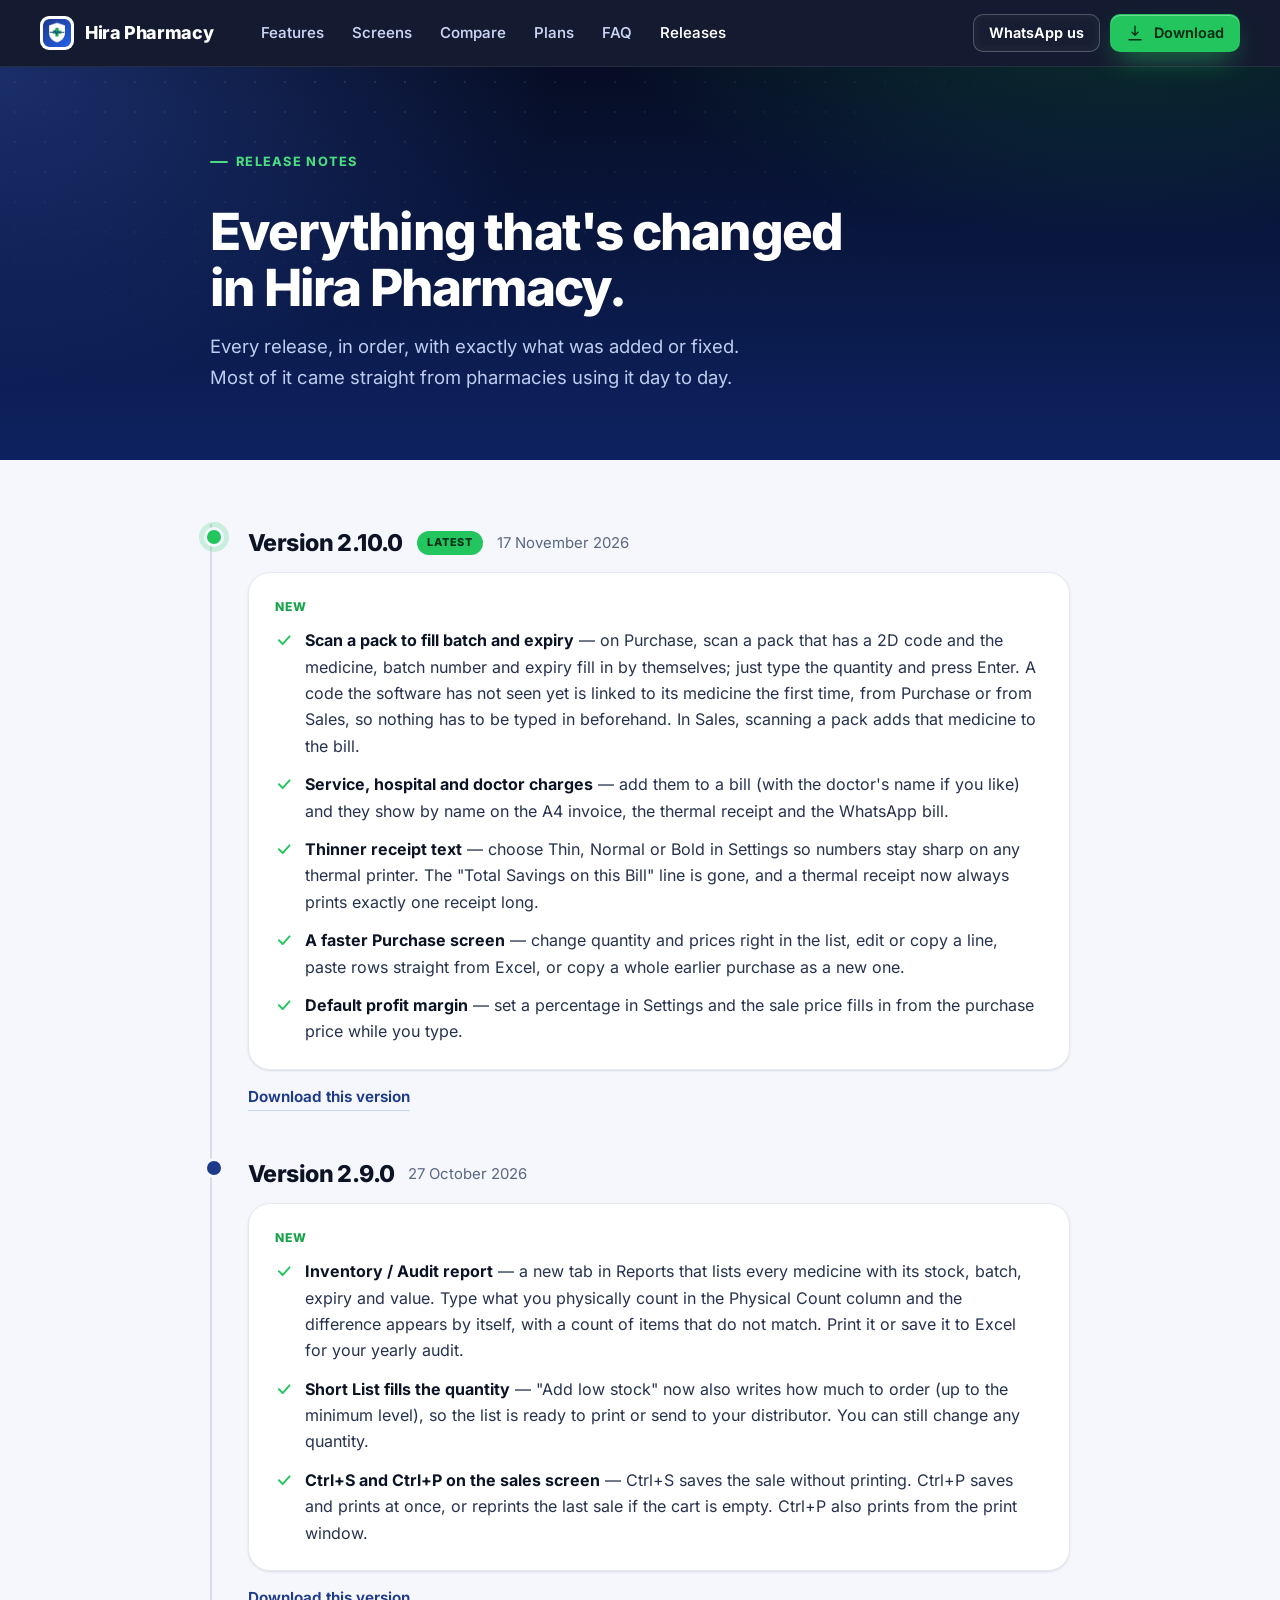
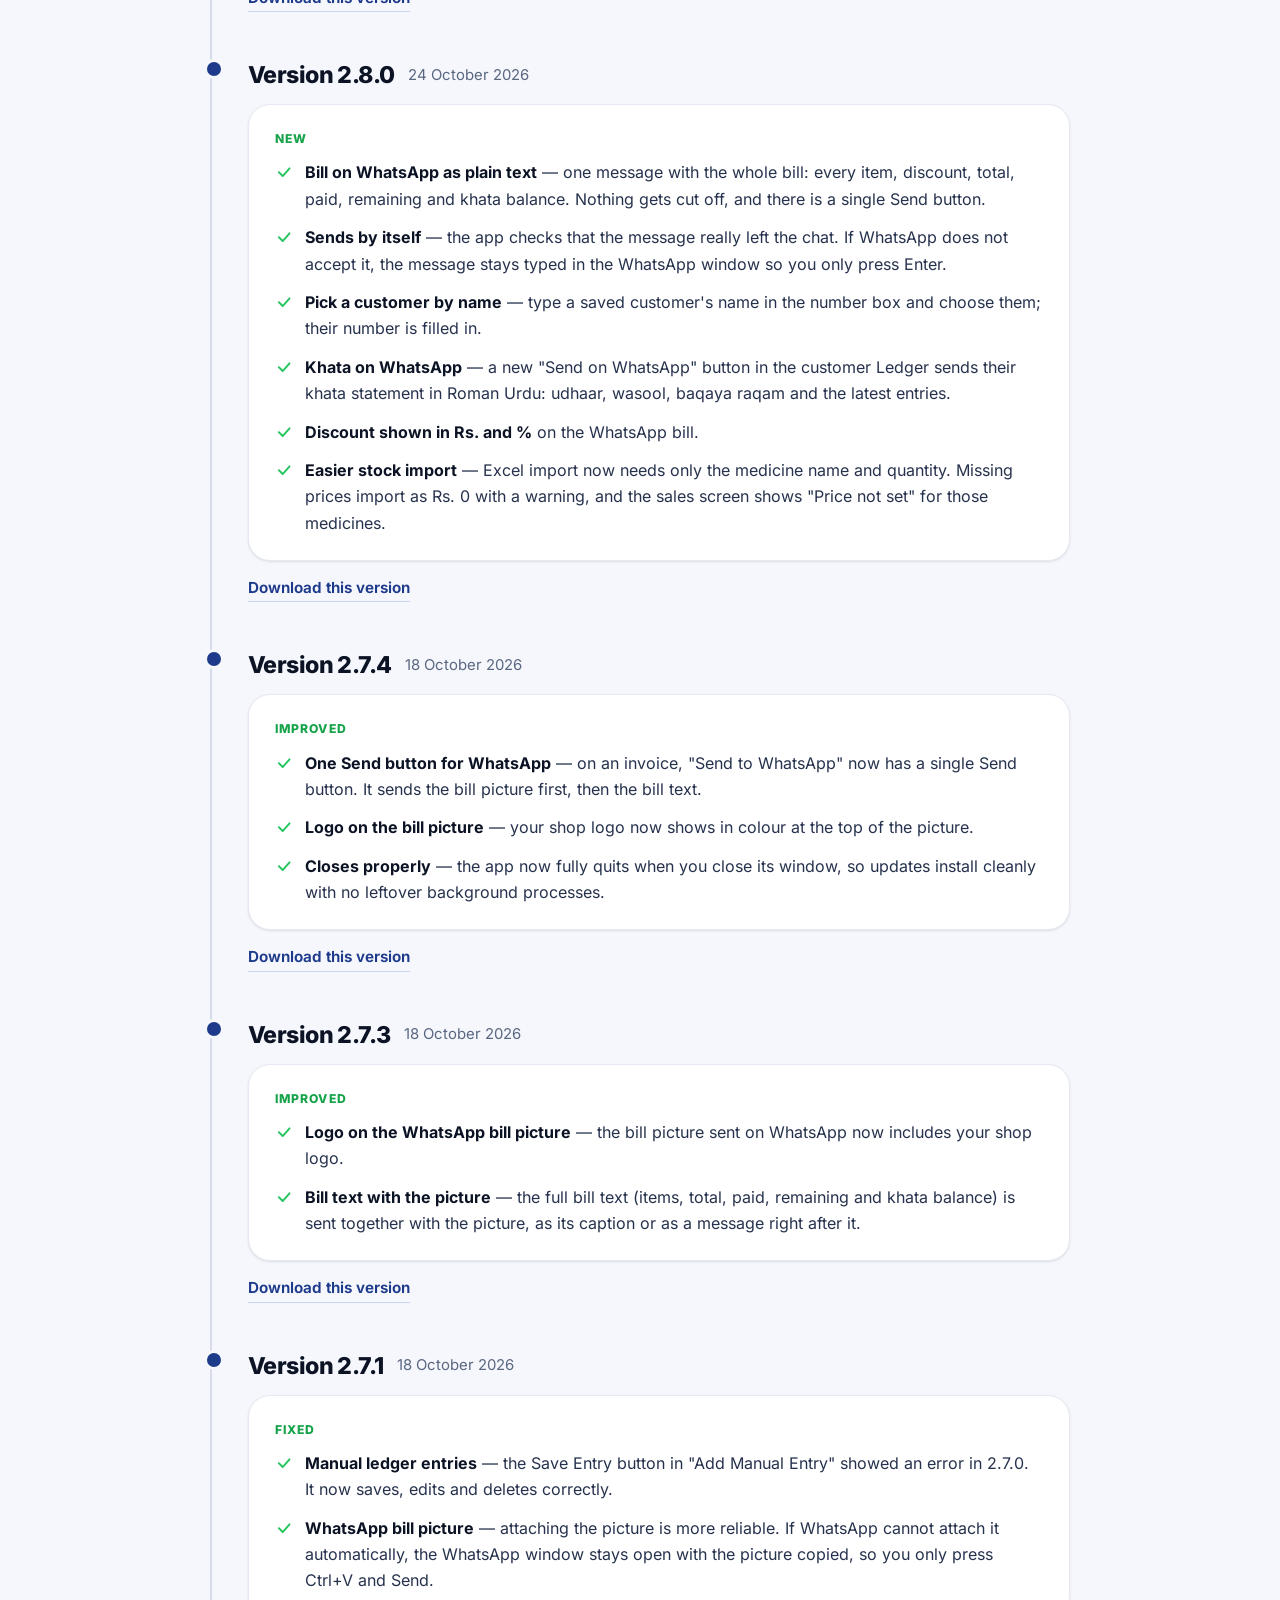
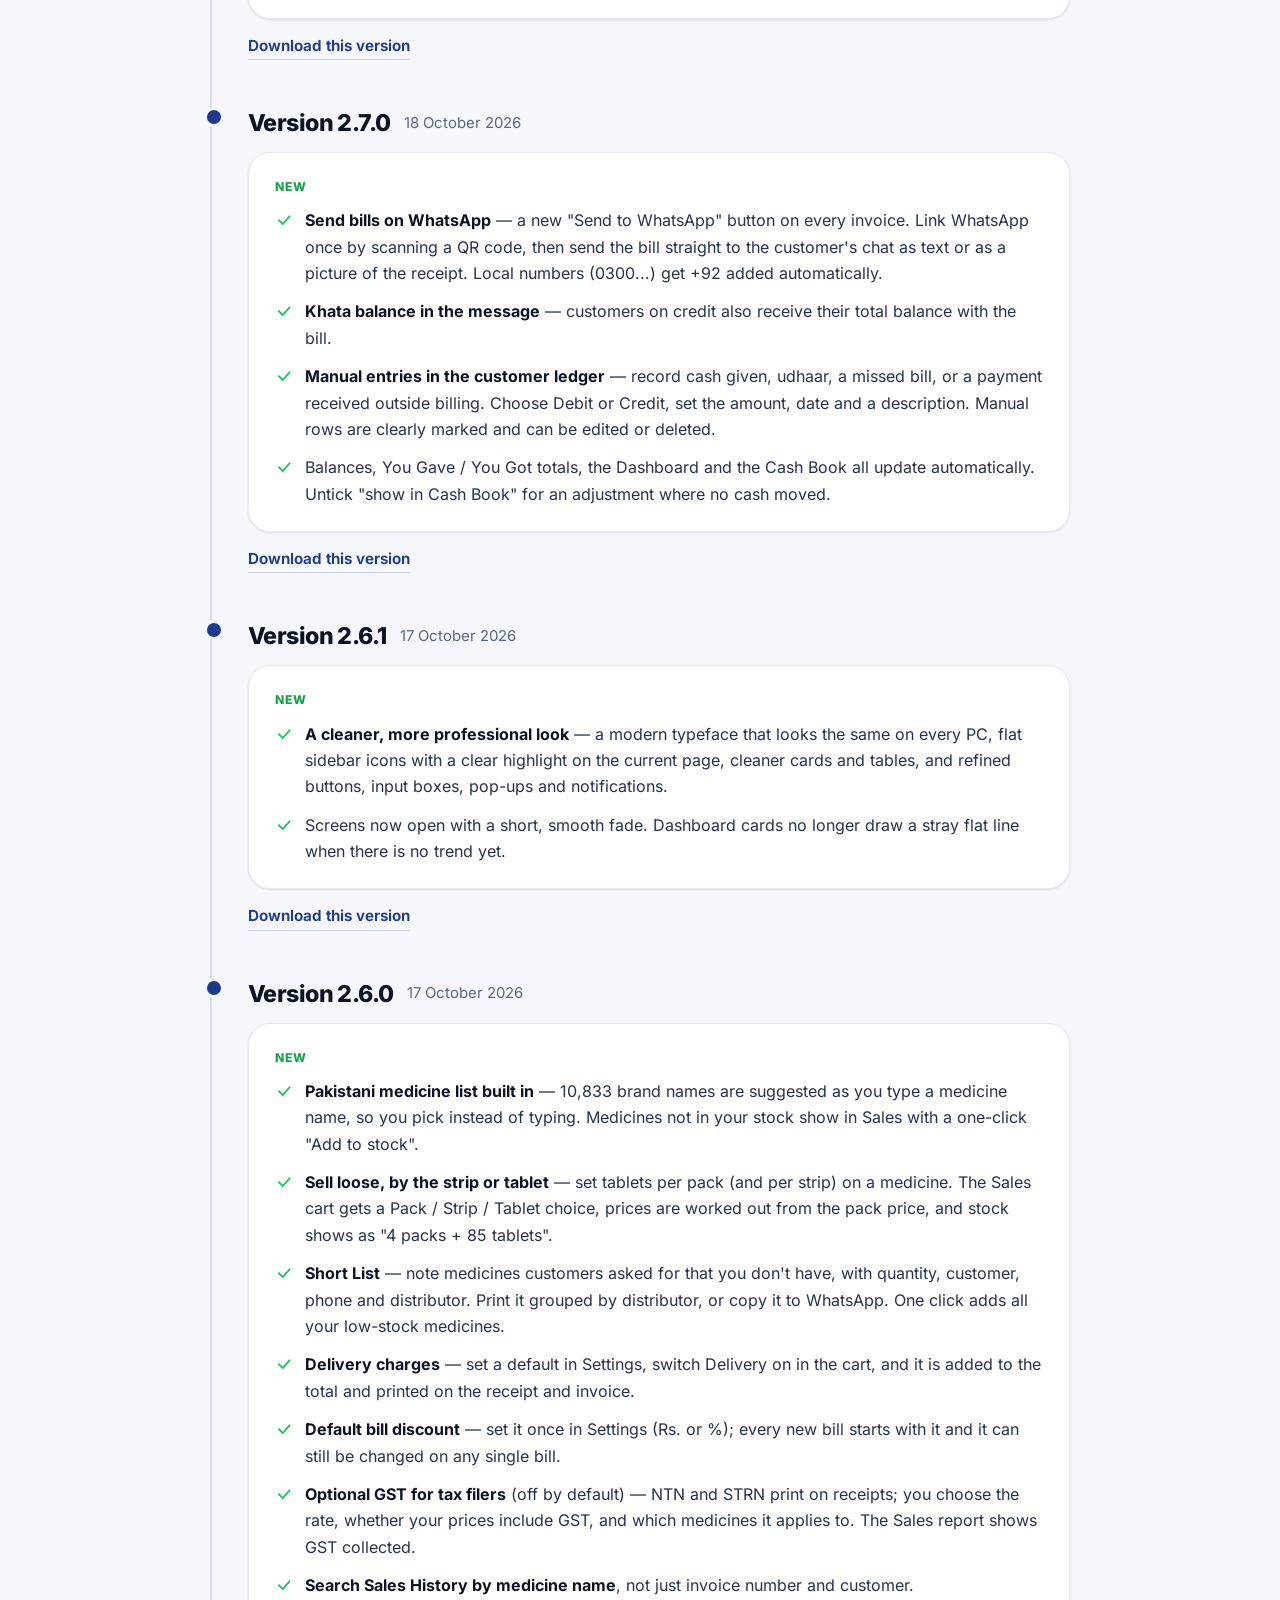
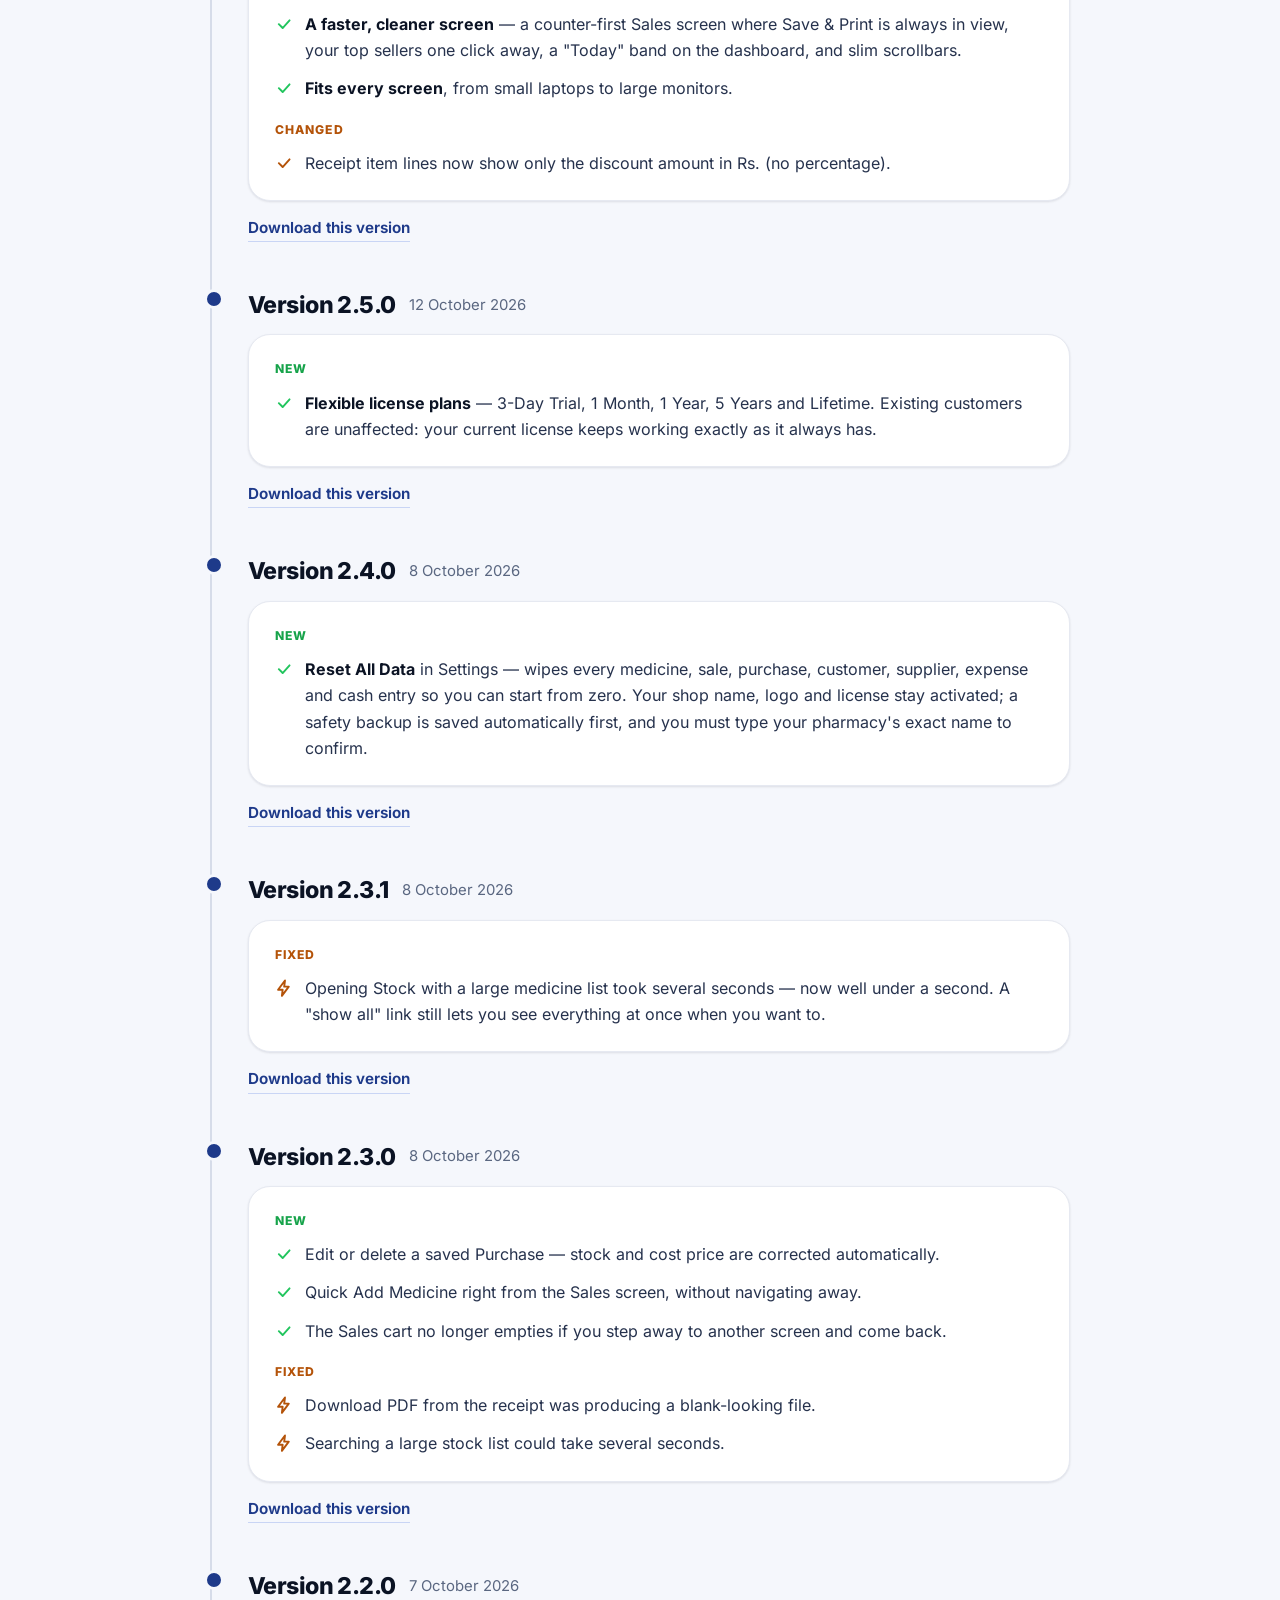
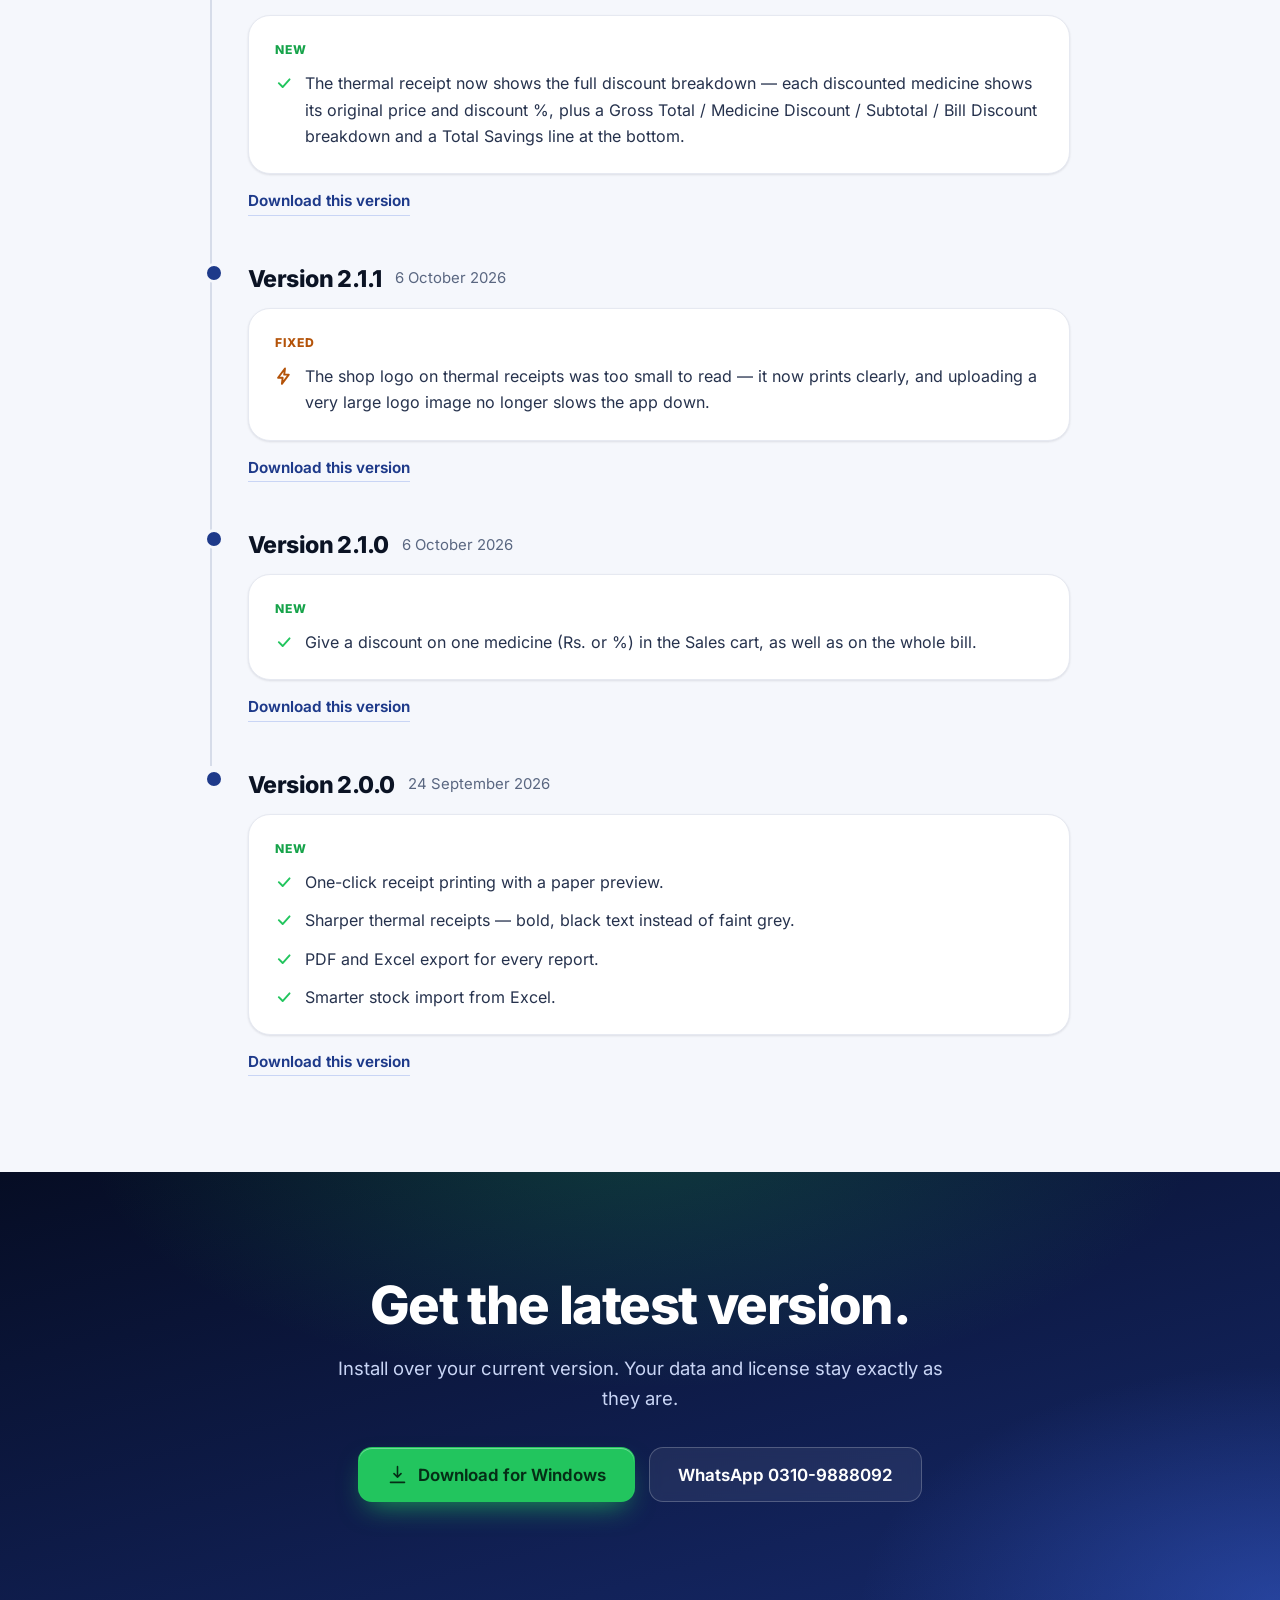
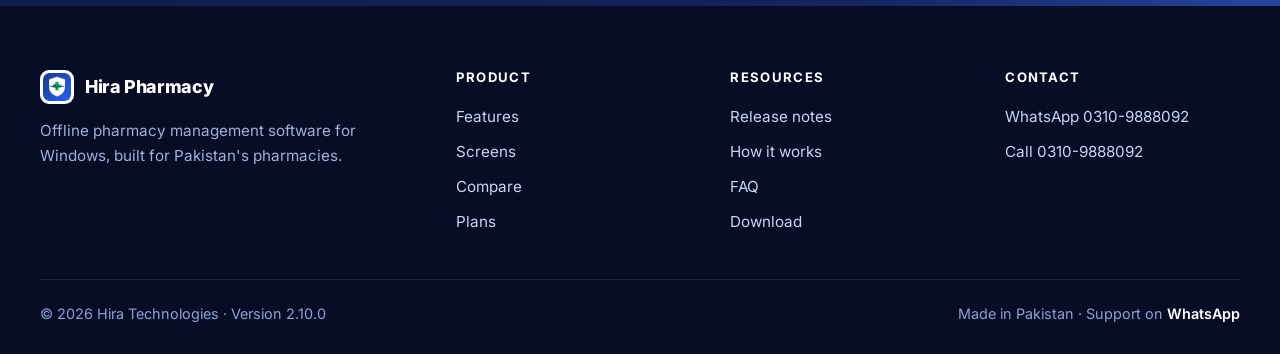
==== commit 975a9236: "Website: Hira Pharmacy 2.10.0 Co-Authored-By: Claude Sonnet 5.5 <noreply@anthropic.com>" ====
--- a/releases.html
+++ b/releases.html
@@ -106,8 +106,30 @@
 
     <div class="release latest">
       <div class="release-head">
+        <span class="release-version">Version 2.10.0</span>
+        <span class="badge-latest">Latest</span>
+        <span class="release-date">17 November 2026</span>
+      </div>
+      <div class="release-card">
+        <div class="release-group">
+          <div class="release-group-label">New</div>
+          <ul class="release-items">
+            <li><svg class="ic" viewBox="0 0 24 24" aria-hidden="true"><path d="m5 12 5 5 9-10"/></svg><span><b>Scan a pack to fill batch and expiry</b> — on Purchase, scan a pack that has a 2D code and the medicine, batch number and expiry fill in by themselves; just type the quantity and press Enter. A code the software has not seen yet is linked to its medicine the first time, from Purchase or from Sales, so nothing has to be typed in beforehand. In Sales, scanning a pack adds that medicine to the bill.</span></li>
+            <li><svg class="ic" viewBox="0 0 24 24" aria-hidden="true"><path d="m5 12 5 5 9-10"/></svg><span><b>Service, hospital and doctor charges</b> — add them to a bill (with the doctor's name if you like) and they show by name on the A4 invoice, the thermal receipt and the WhatsApp bill.</span></li>
+            <li><svg class="ic" viewBox="0 0 24 24" aria-hidden="true"><path d="m5 12 5 5 9-10"/></svg><span><b>Thinner receipt text</b> — choose Thin, Normal or Bold in Settings so numbers stay sharp on any thermal printer. The "Total Savings on this Bill" line is gone, and a thermal receipt now always prints exactly one receipt long.</span></li>
+            <li><svg class="ic" viewBox="0 0 24 24" aria-hidden="true"><path d="m5 12 5 5 9-10"/></svg><span><b>A faster Purchase screen</b> — change quantity and prices right in the list, edit or copy a line, paste rows straight from Excel, or copy a whole earlier purchase as a new one.</span></li>
+            <li><svg class="ic" viewBox="0 0 24 24" aria-hidden="true"><path d="m5 12 5 5 9-10"/></svg><span><b>Default profit margin</b> — set a percentage in Settings and the sale price fills in from the purchase price while you type.</span></li>
+          </ul>
+        </div>
+      </div>
+      <div class="release-foot">
+        <a class="btn-text" href="https://github.com/marketerwaseem17/hira-pharmacy-downloads/releases/download/v2.10.0/Hira-Pharmacy-Setup.exe" rel="noopener">Download this version</a>
+      </div>
+    </div>
+
+    <div class="release">
+      <div class="release-head">
         <span class="release-version">Version 2.9.0</span>
-        <span class="badge-latest">Latest</span>
         <span class="release-date">27 October 2026</span>
       </div>
       <div class="release-card">
@@ -478,7 +500,7 @@
       </div>
     </div>
     <div class="foot-bottom">
-      <span>© <span id="year">2026</span> Hira Technologies · Version 2.9.0</span>
+      <span>© <span id="year">2026</span> Hira Technologies · Version 2.10.0</span>
       <span>Made in Pakistan · Support on <a class="js-wa" href="https://wa.me/923109888092" target="_blank" rel="noopener">WhatsApp</a></span>
     </div>
   </div>
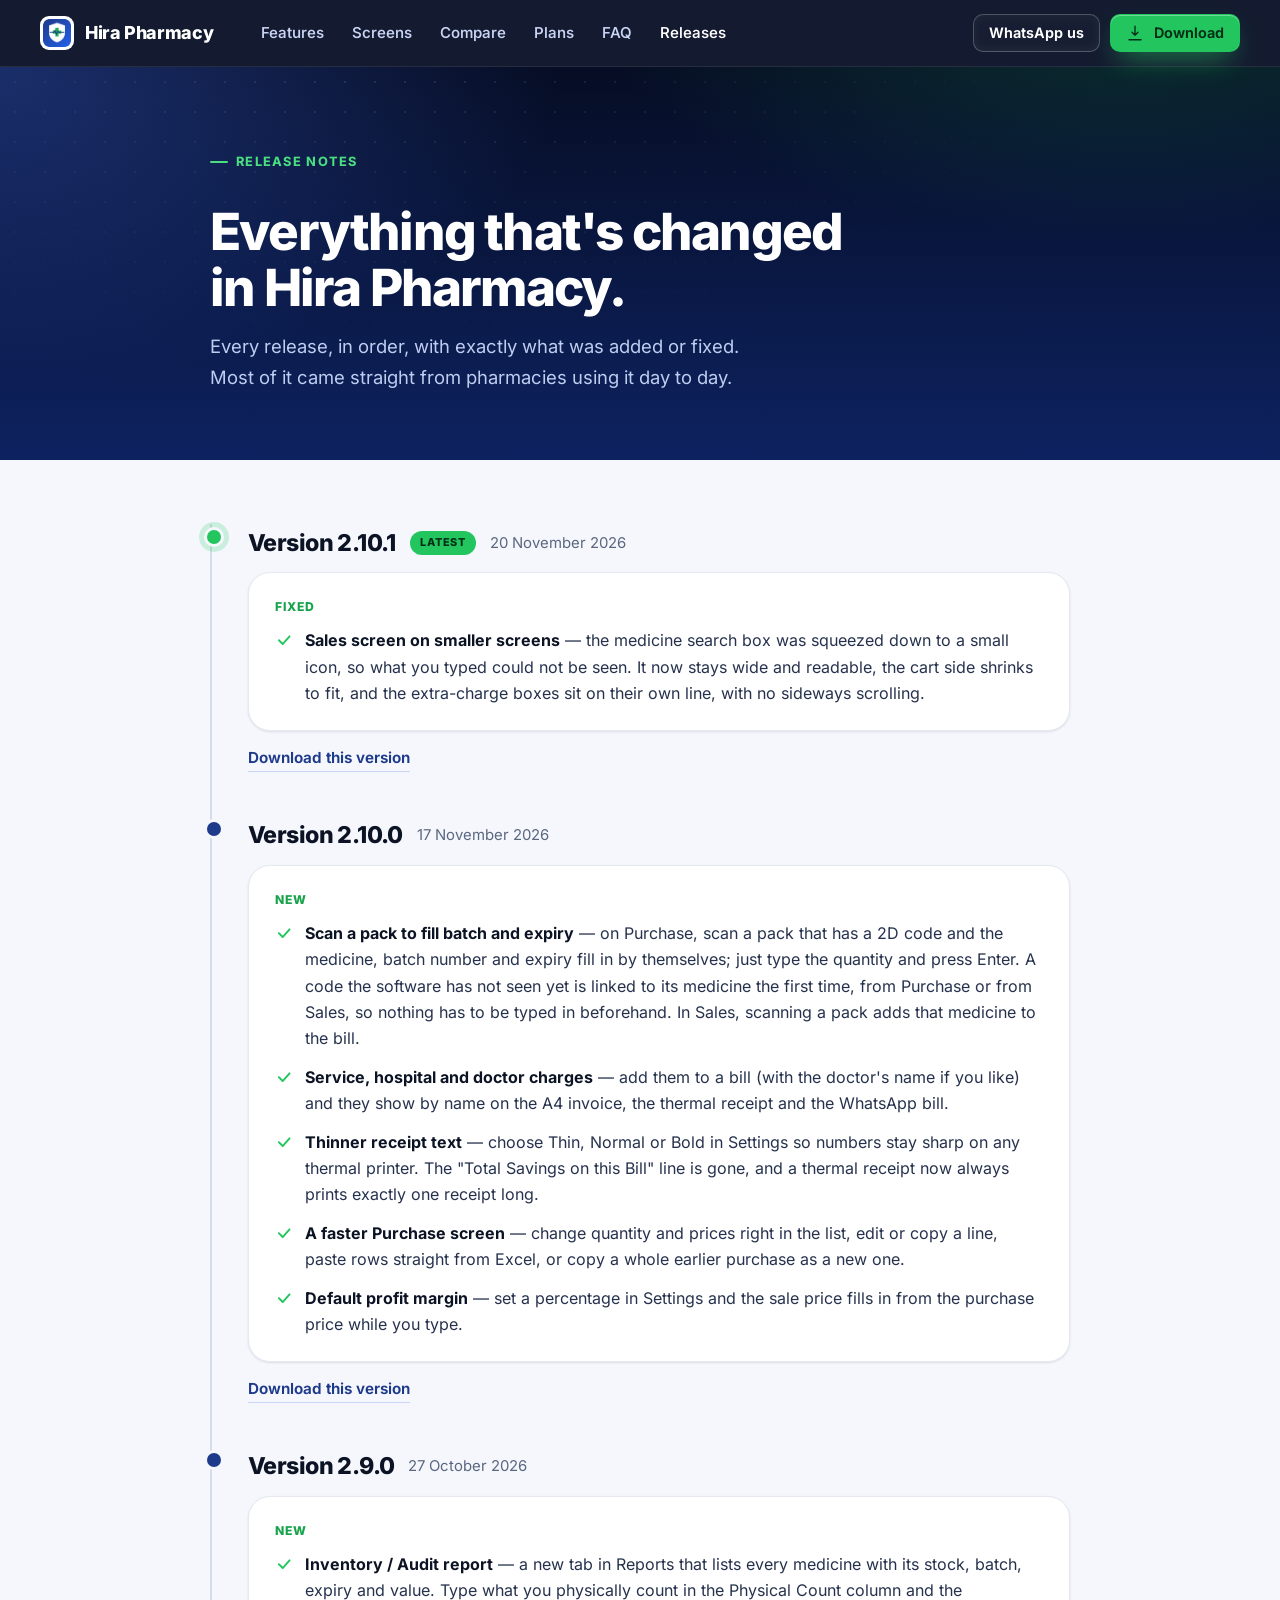
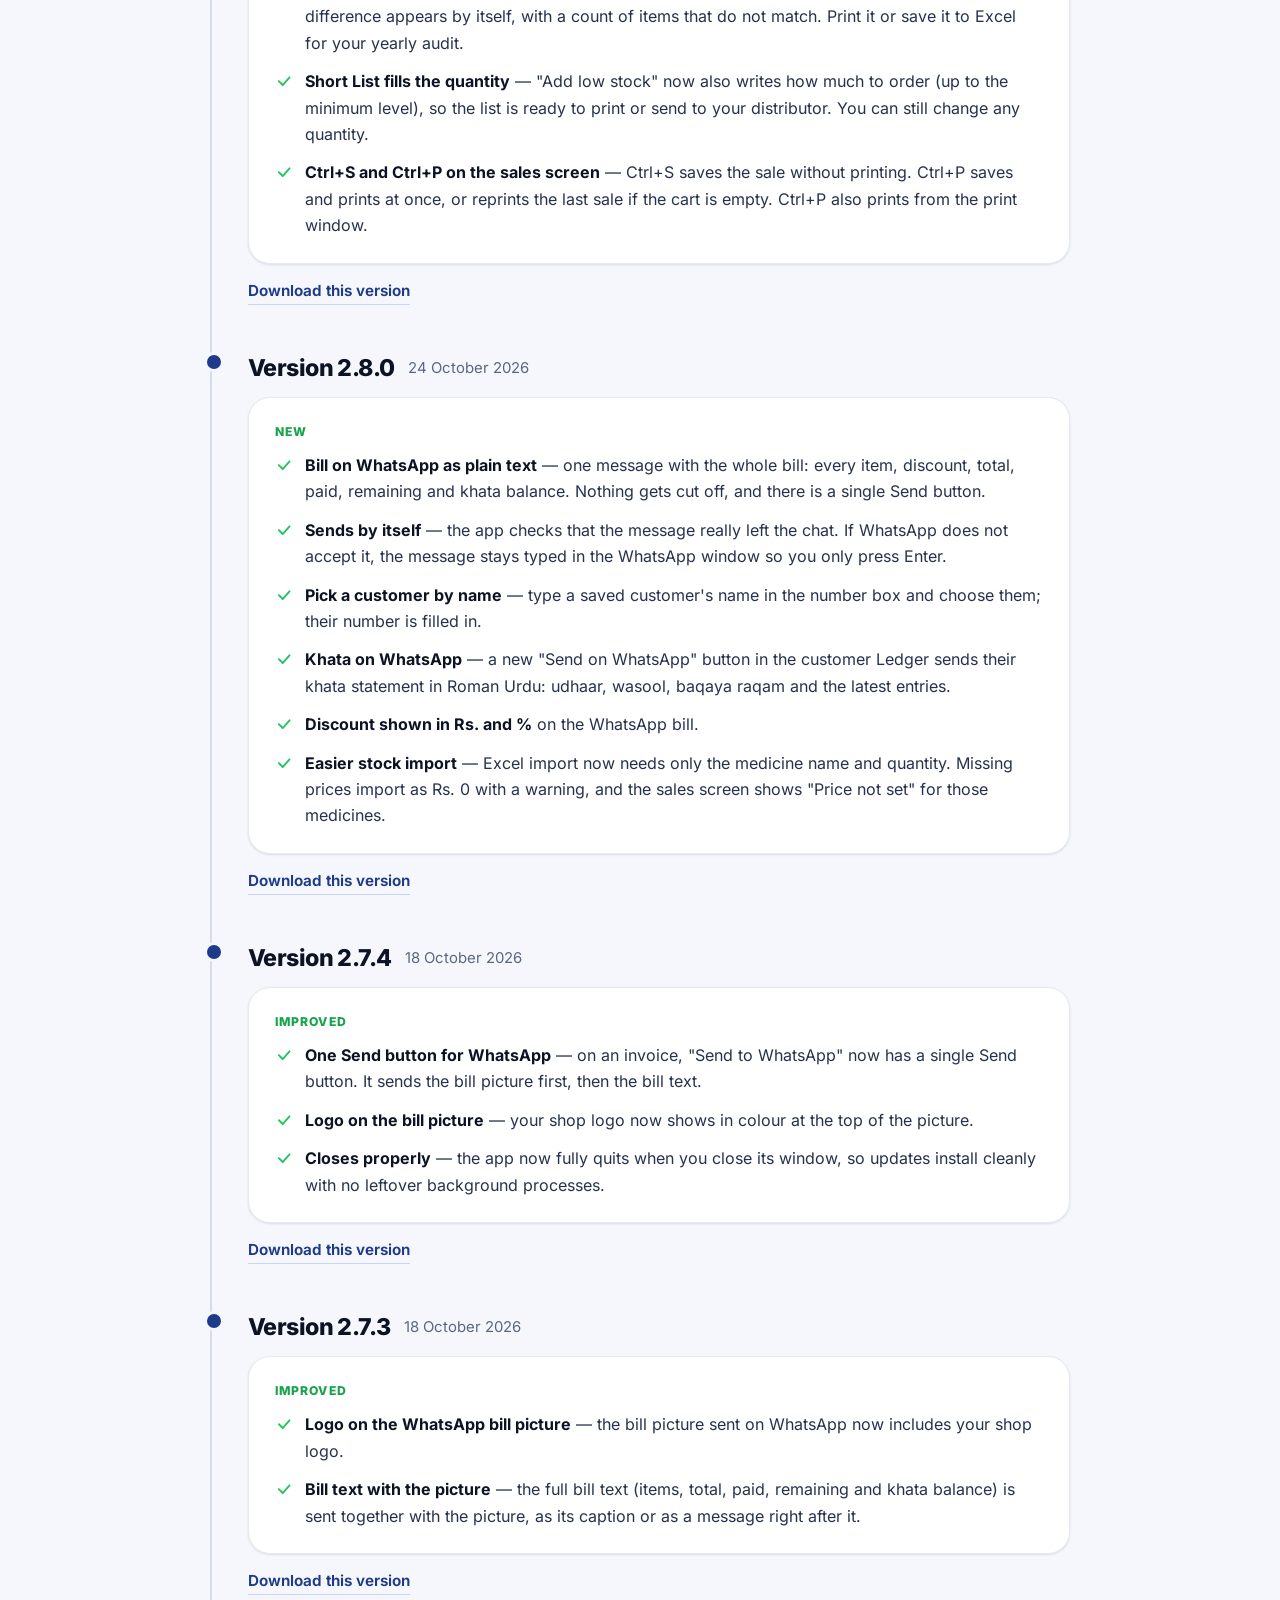
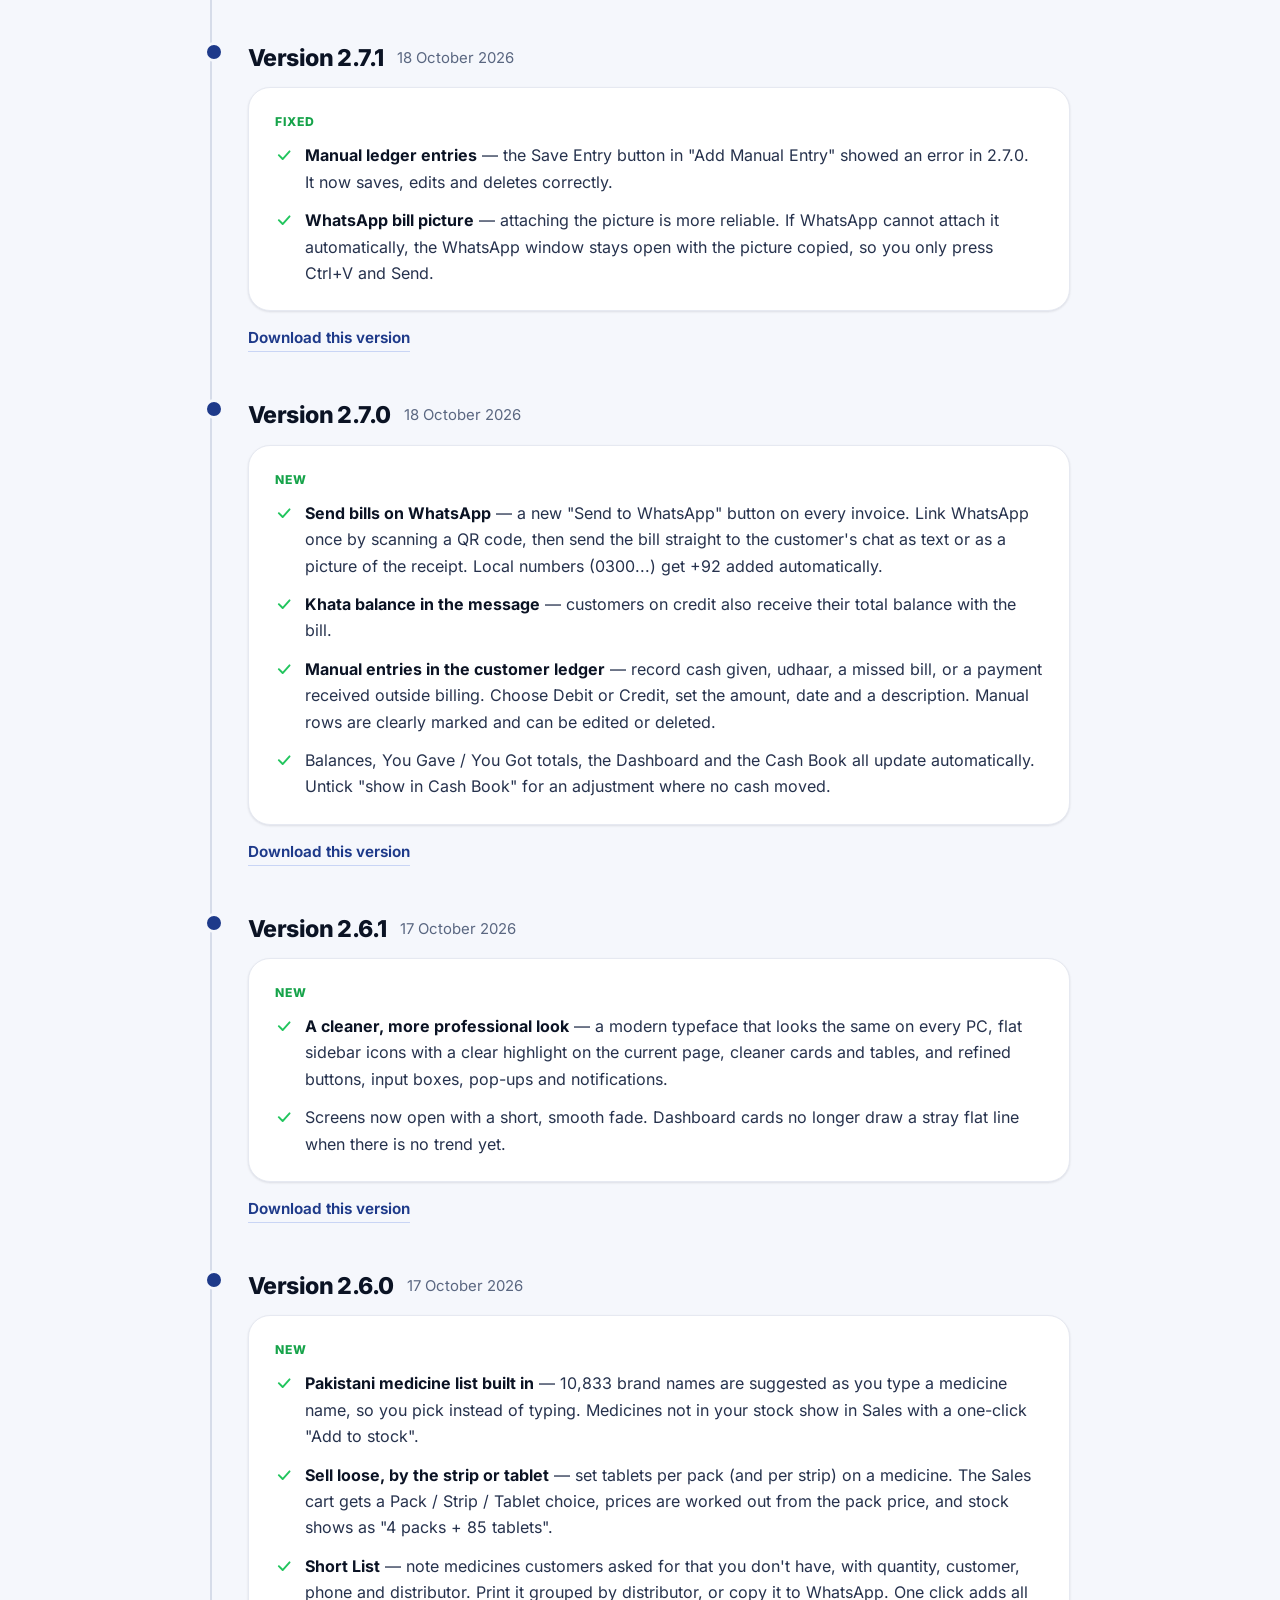
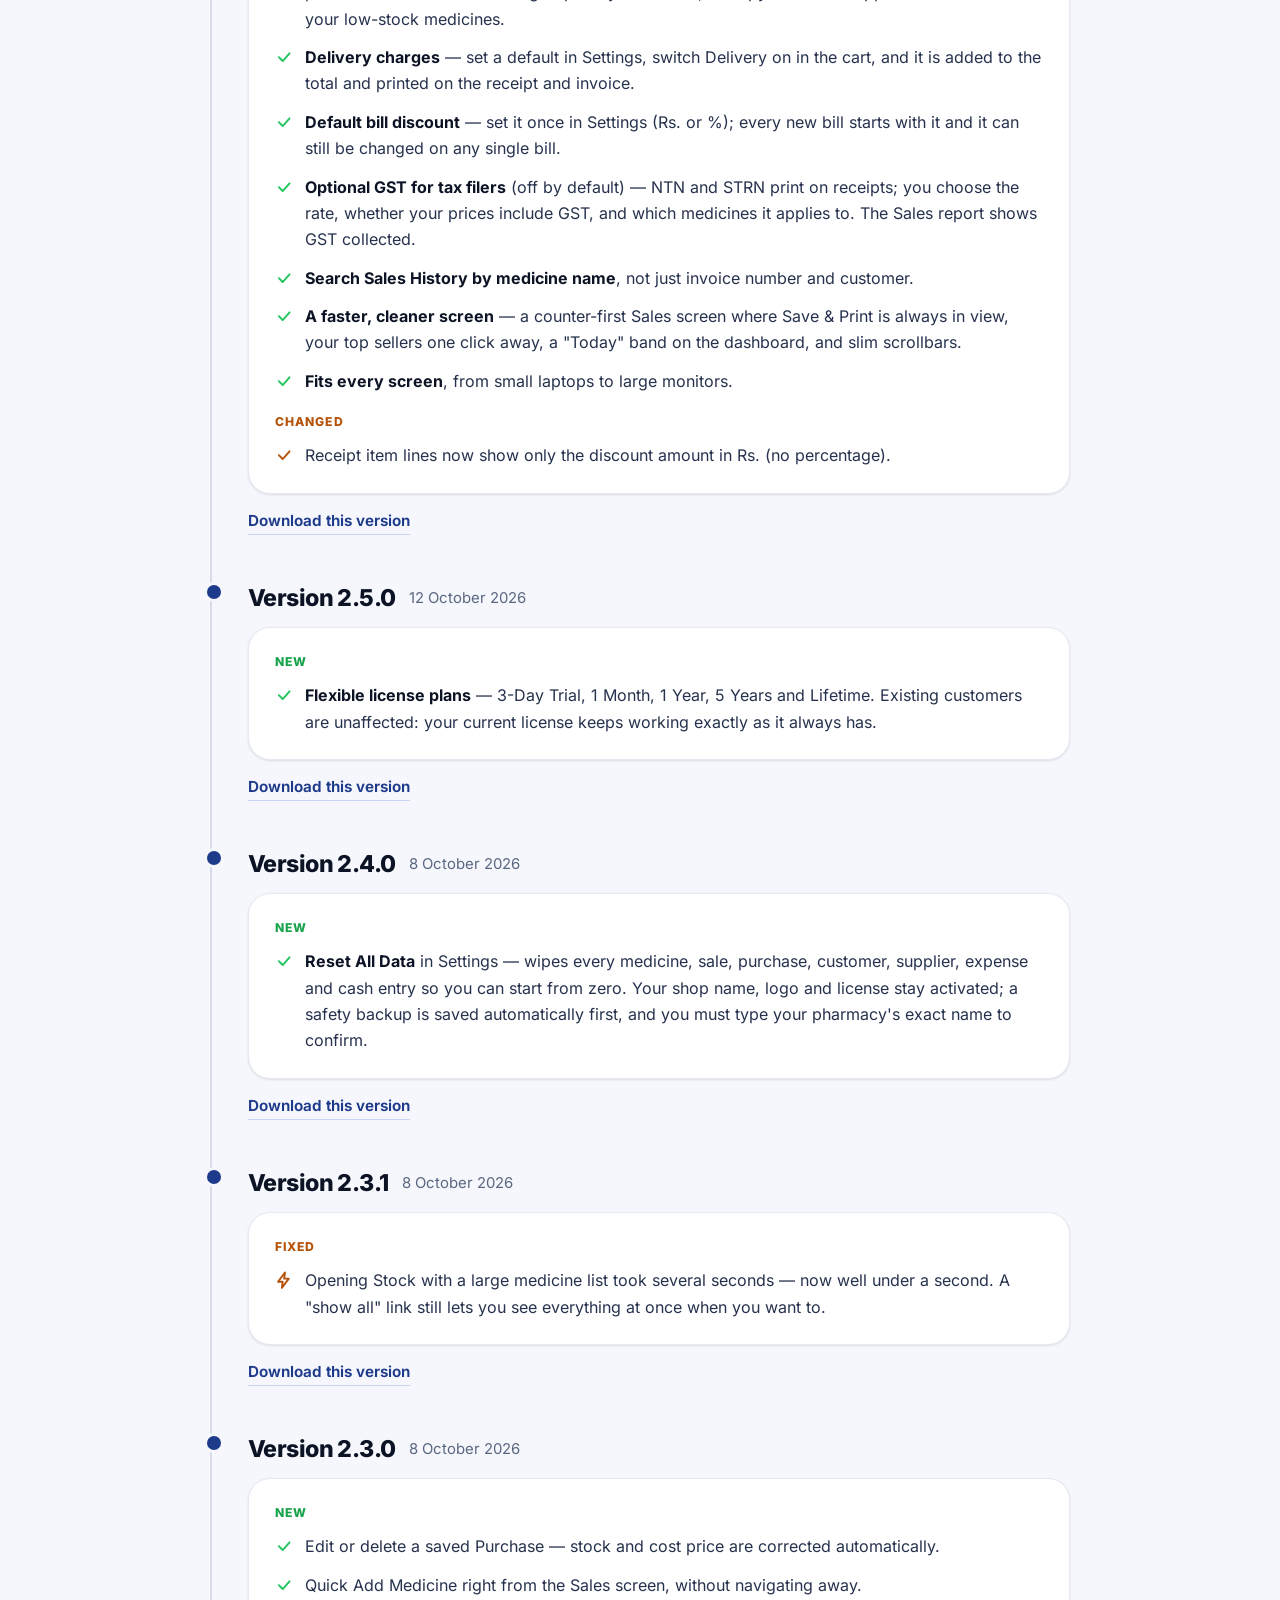
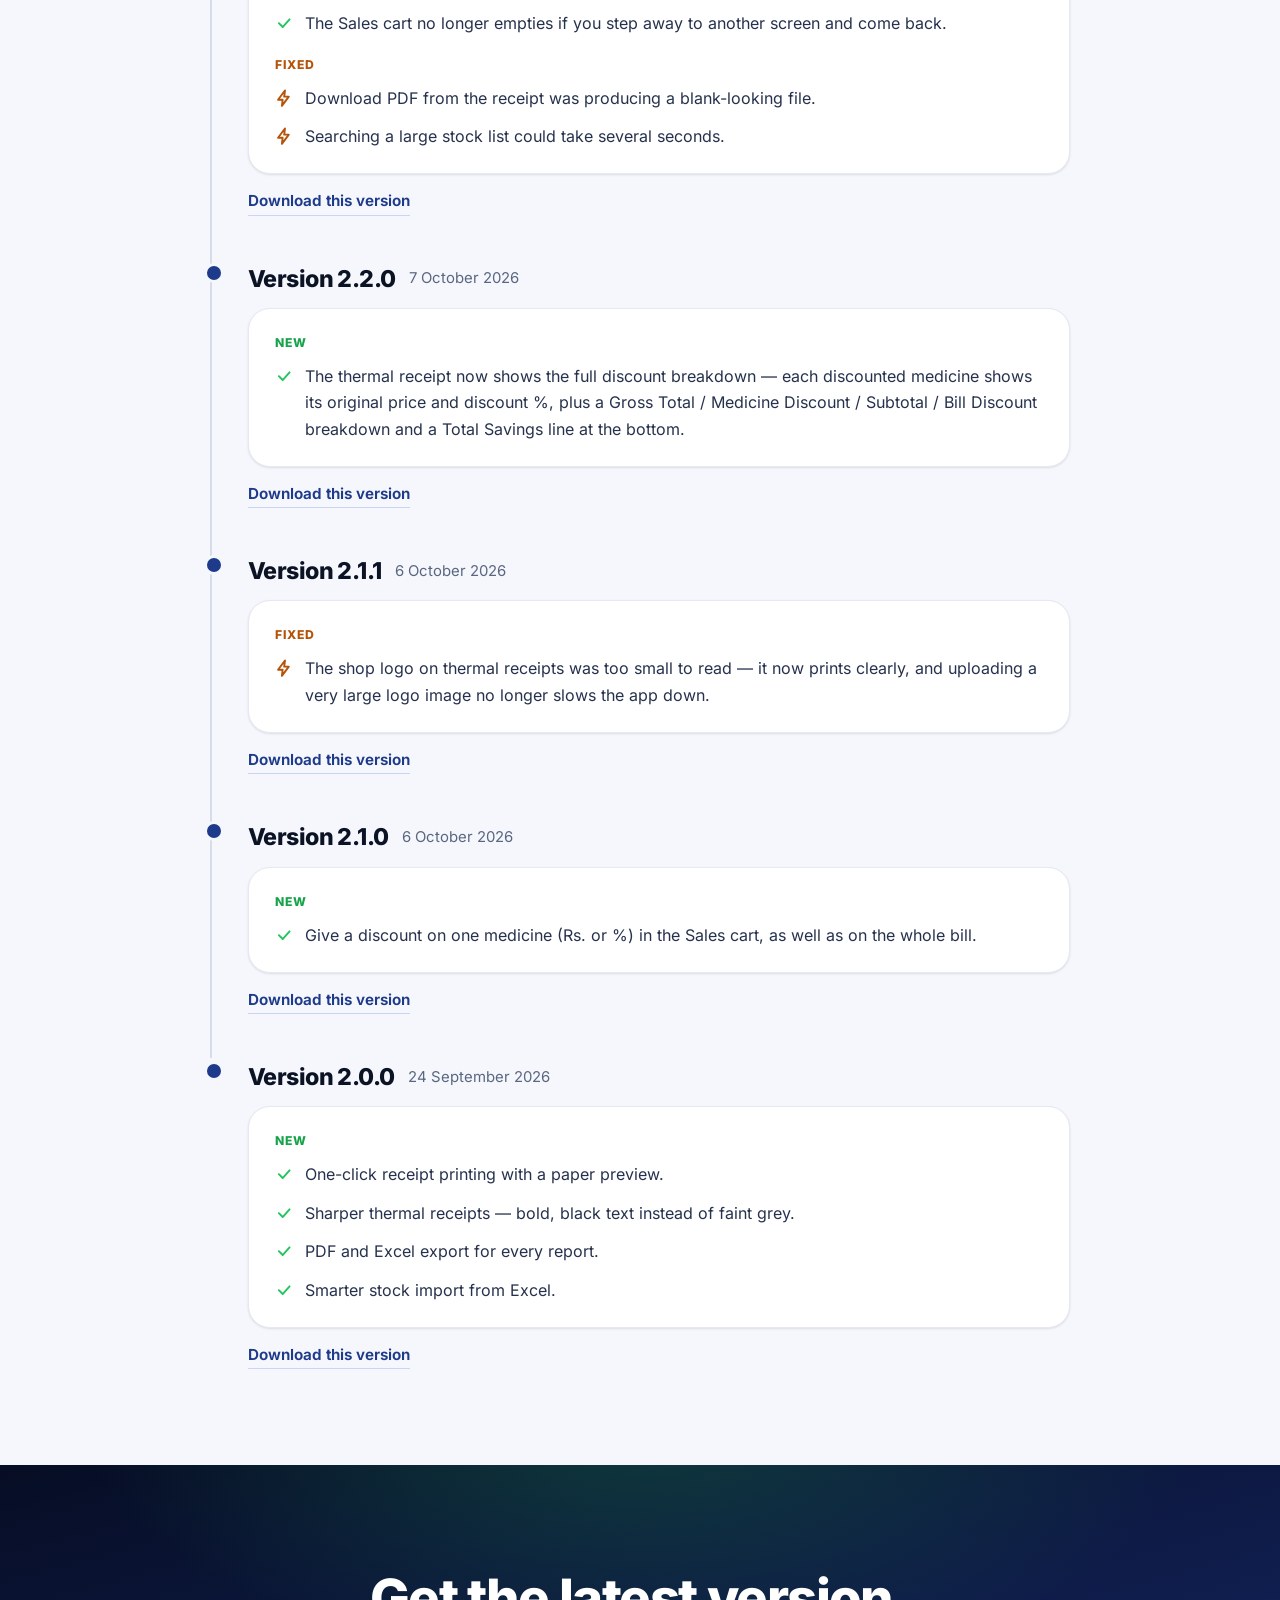
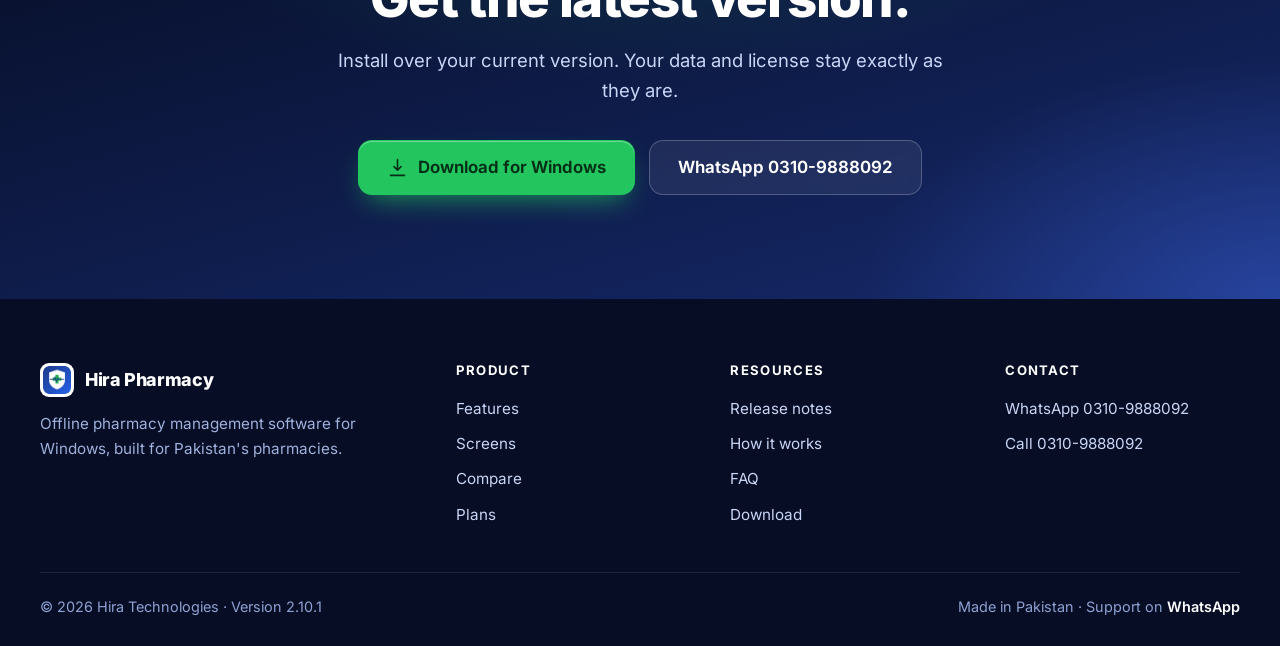
==== commit 3cd3f742: "Website: Hira Pharmacy 2.10.1 Co-Authored-By: Claude Sonnet 5.5 <noreply@anthropic.com>" ====
--- a/releases.html
+++ b/releases.html
@@ -106,8 +106,26 @@
 
     <div class="release latest">
       <div class="release-head">
+        <span class="release-version">Version 2.10.1</span>
+        <span class="badge-latest">Latest</span>
+        <span class="release-date">20 November 2026</span>
+      </div>
+      <div class="release-card">
+        <div class="release-group">
+          <div class="release-group-label">Fixed</div>
+          <ul class="release-items">
+            <li><svg class="ic" viewBox="0 0 24 24" aria-hidden="true"><path d="m5 12 5 5 9-10"/></svg><span><b>Sales screen on smaller screens</b> — the medicine search box was squeezed down to a small icon, so what you typed could not be seen. It now stays wide and readable, the cart side shrinks to fit, and the extra-charge boxes sit on their own line, with no sideways scrolling.</span></li>
+          </ul>
+        </div>
+      </div>
+      <div class="release-foot">
+        <a class="btn-text" href="https://github.com/marketerwaseem17/hira-pharmacy-downloads/releases/download/v2.10.1/Hira-Pharmacy-Setup.exe" rel="noopener">Download this version</a>
+      </div>
+    </div>
+
+    <div class="release">
+      <div class="release-head">
         <span class="release-version">Version 2.10.0</span>
-        <span class="badge-latest">Latest</span>
         <span class="release-date">17 November 2026</span>
       </div>
       <div class="release-card">
@@ -500,7 +518,7 @@
       </div>
     </div>
     <div class="foot-bottom">
-      <span>© <span id="year">2026</span> Hira Technologies · Version 2.10.0</span>
+      <span>© <span id="year">2026</span> Hira Technologies · Version 2.10.1</span>
       <span>Made in Pakistan · Support on <a class="js-wa" href="https://wa.me/923109888092" target="_blank" rel="noopener">WhatsApp</a></span>
     </div>
   </div>
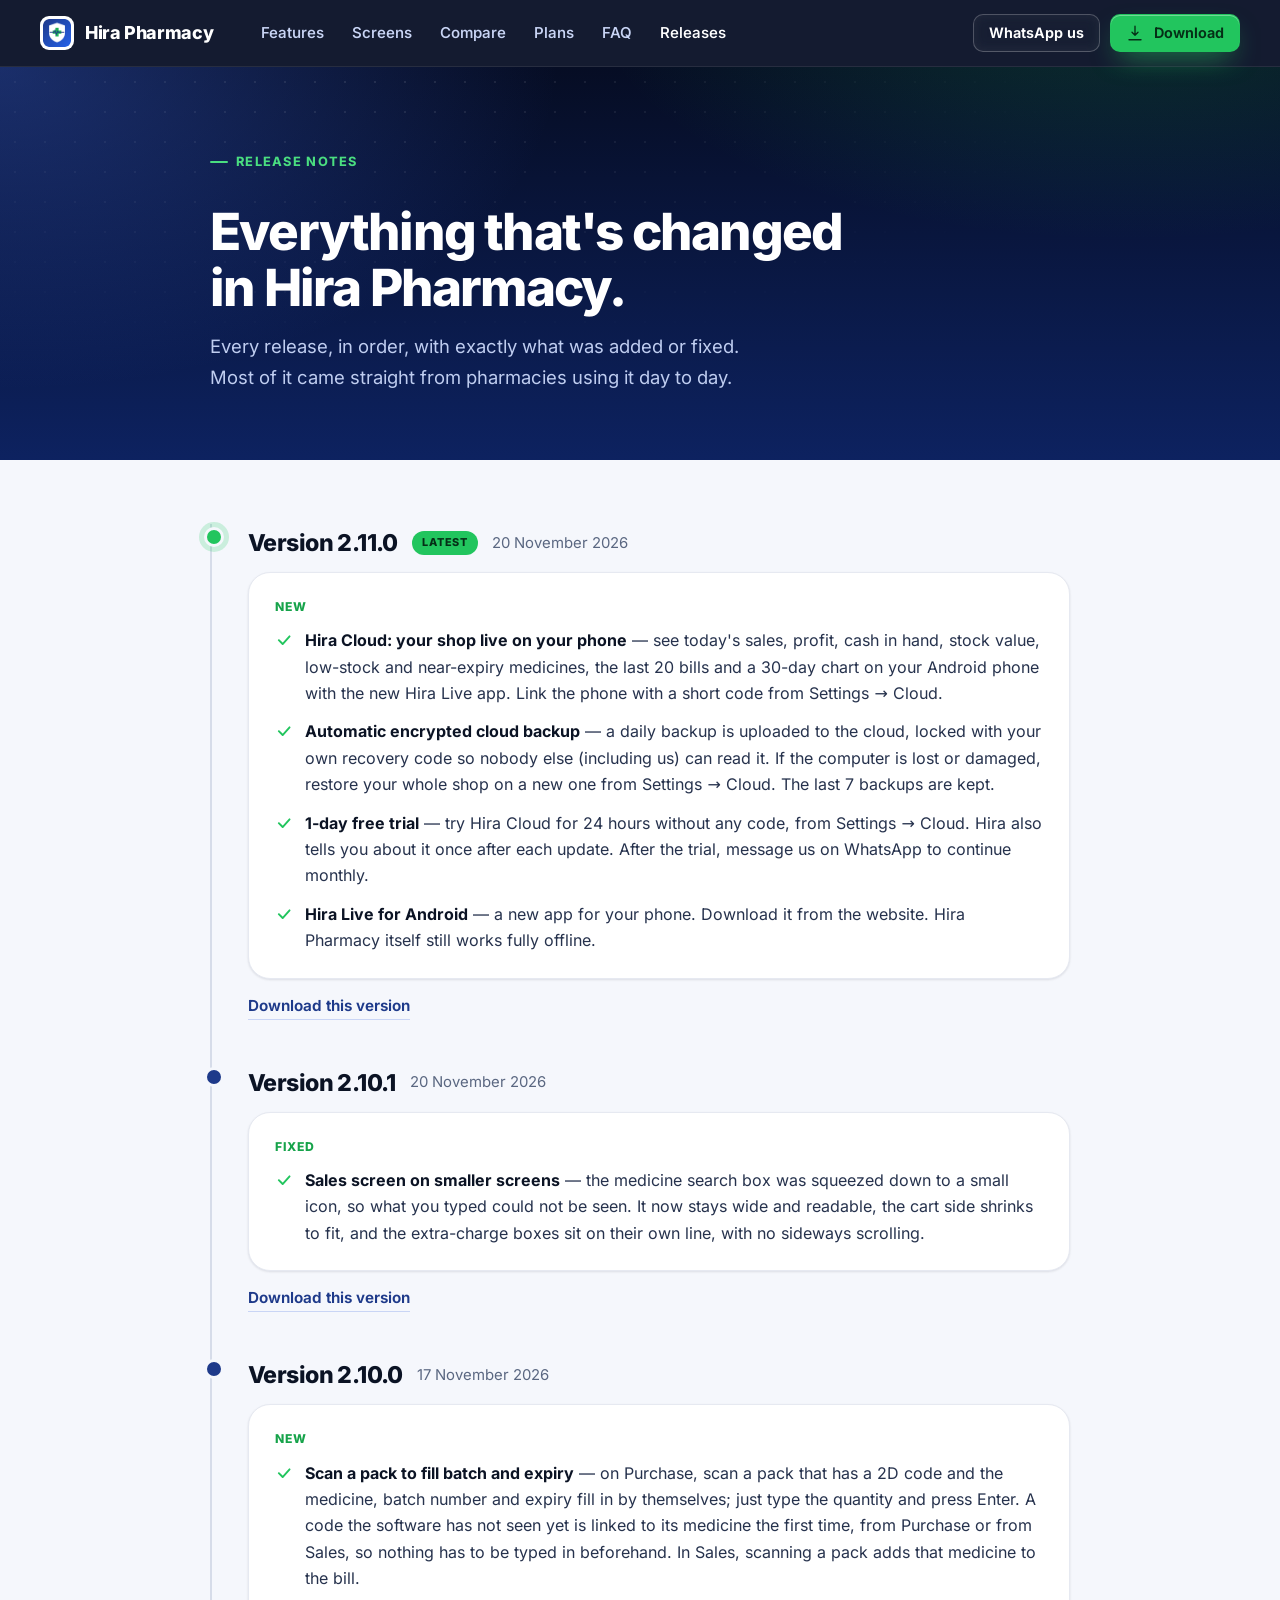
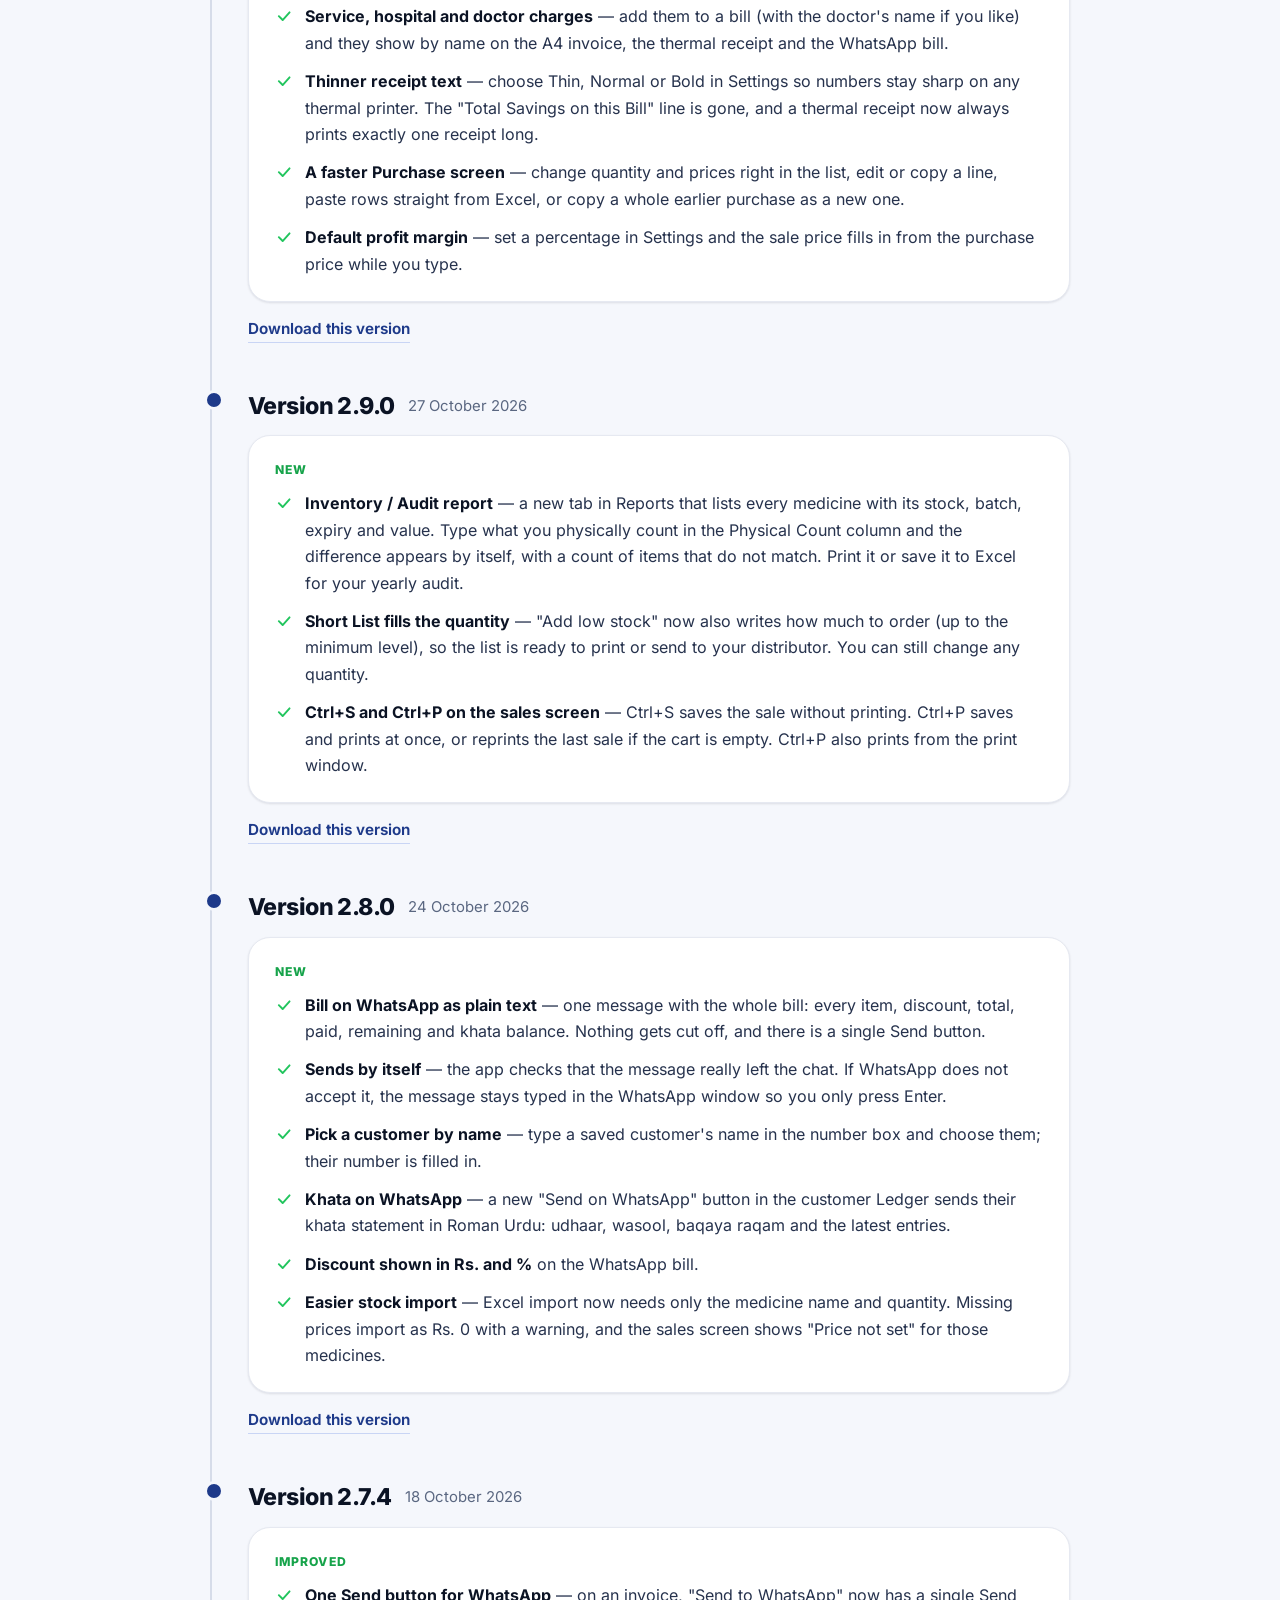
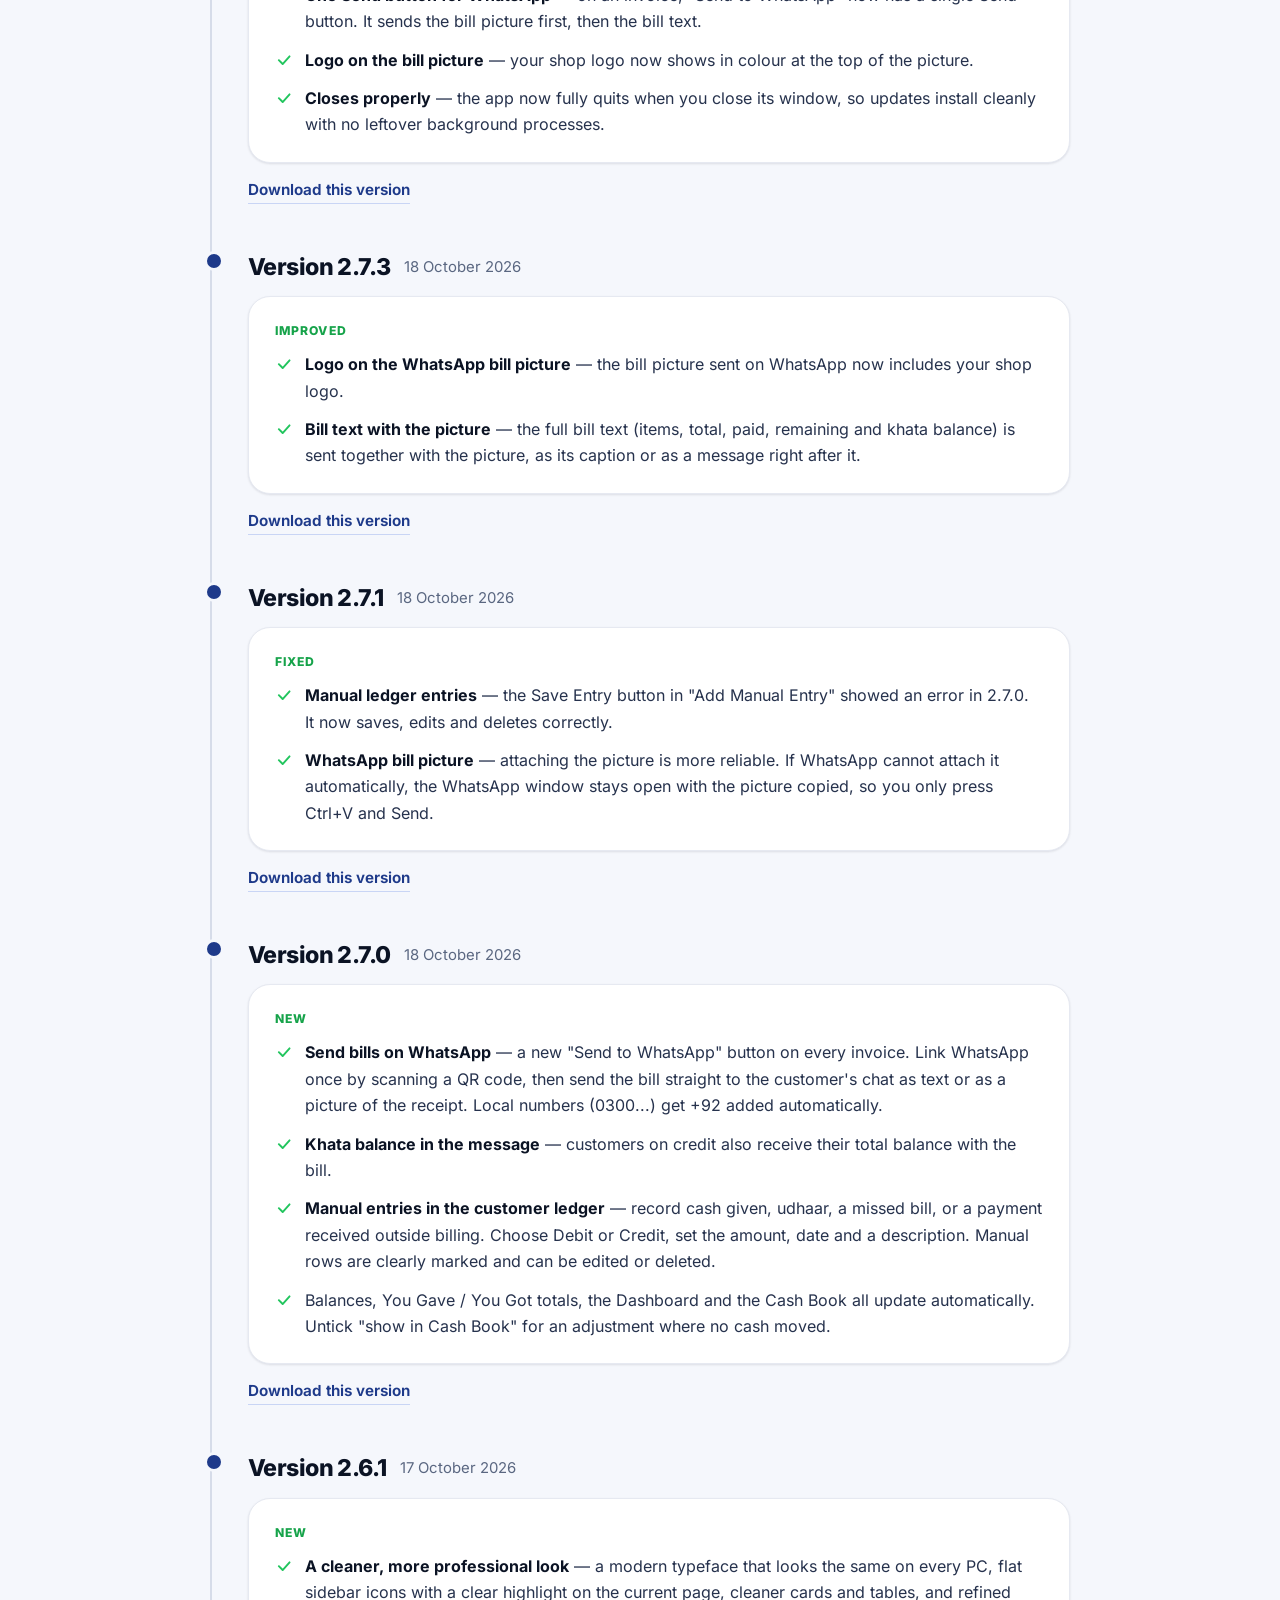
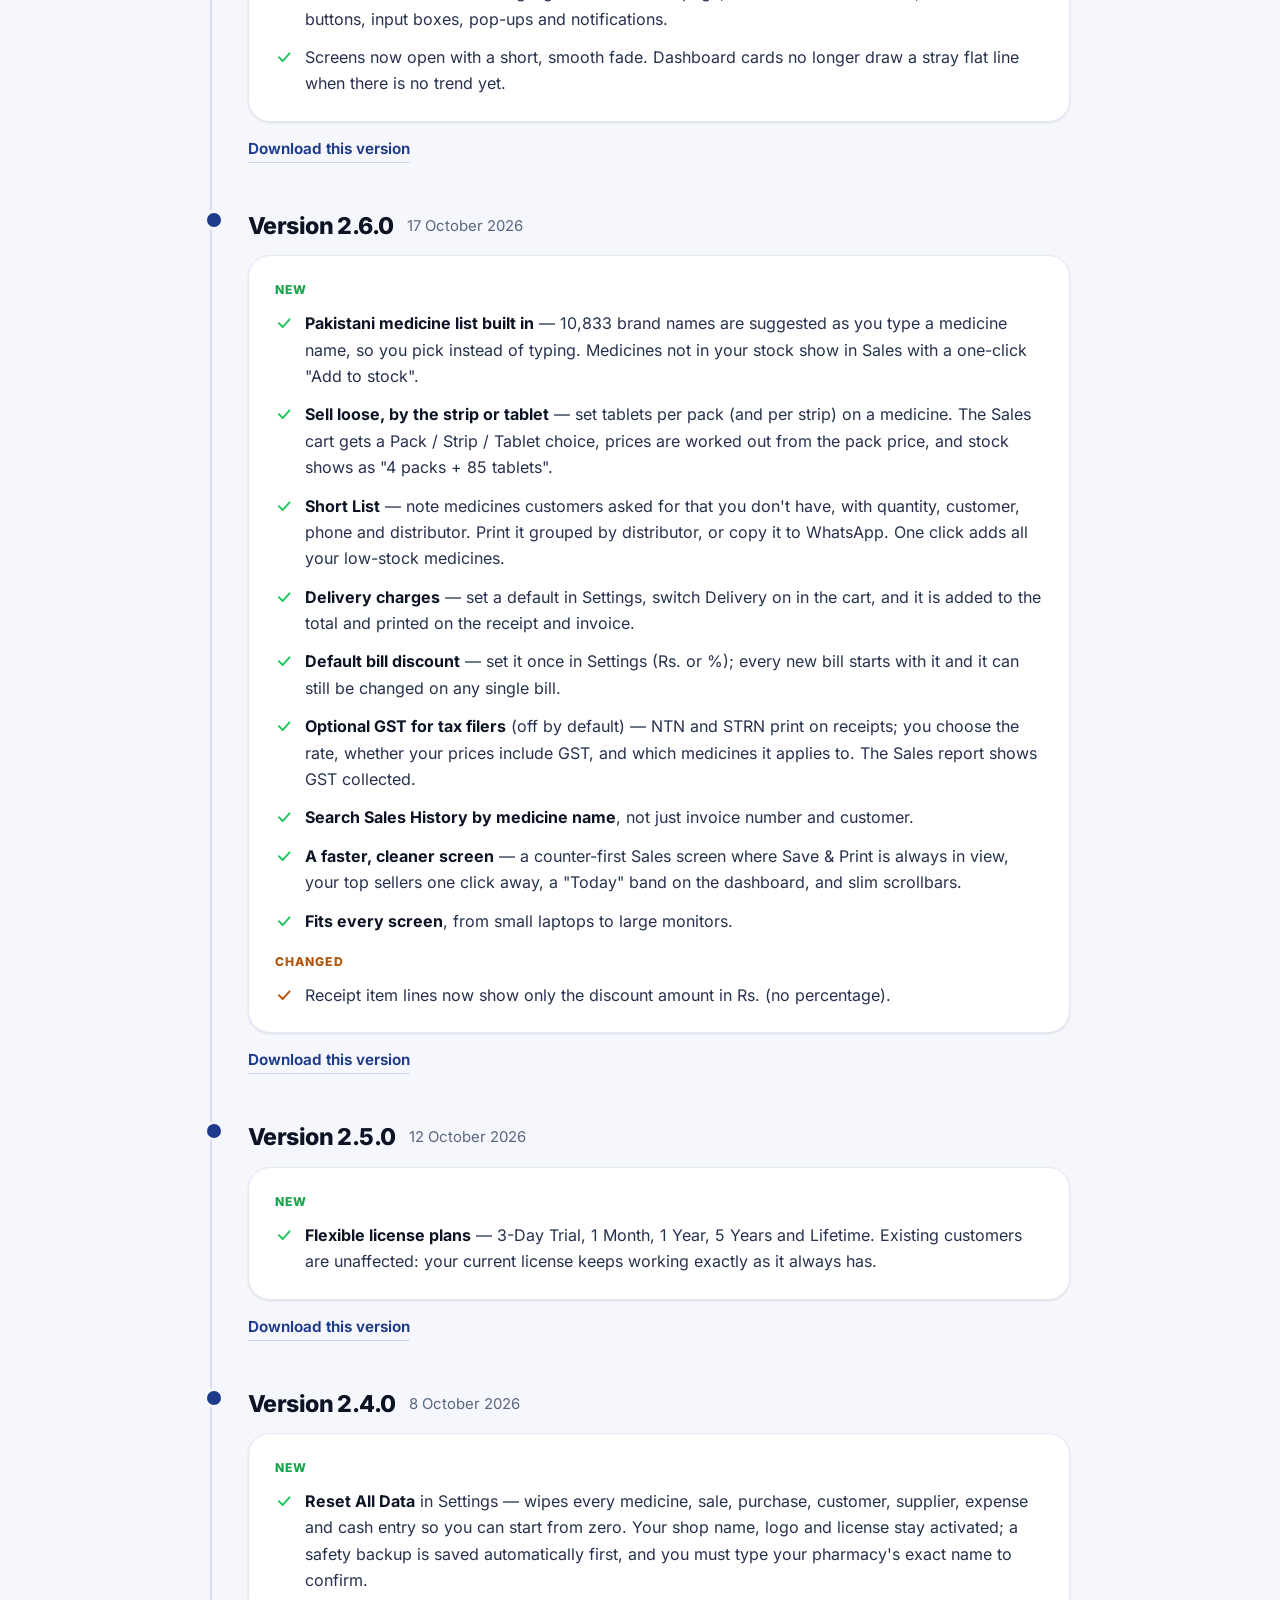
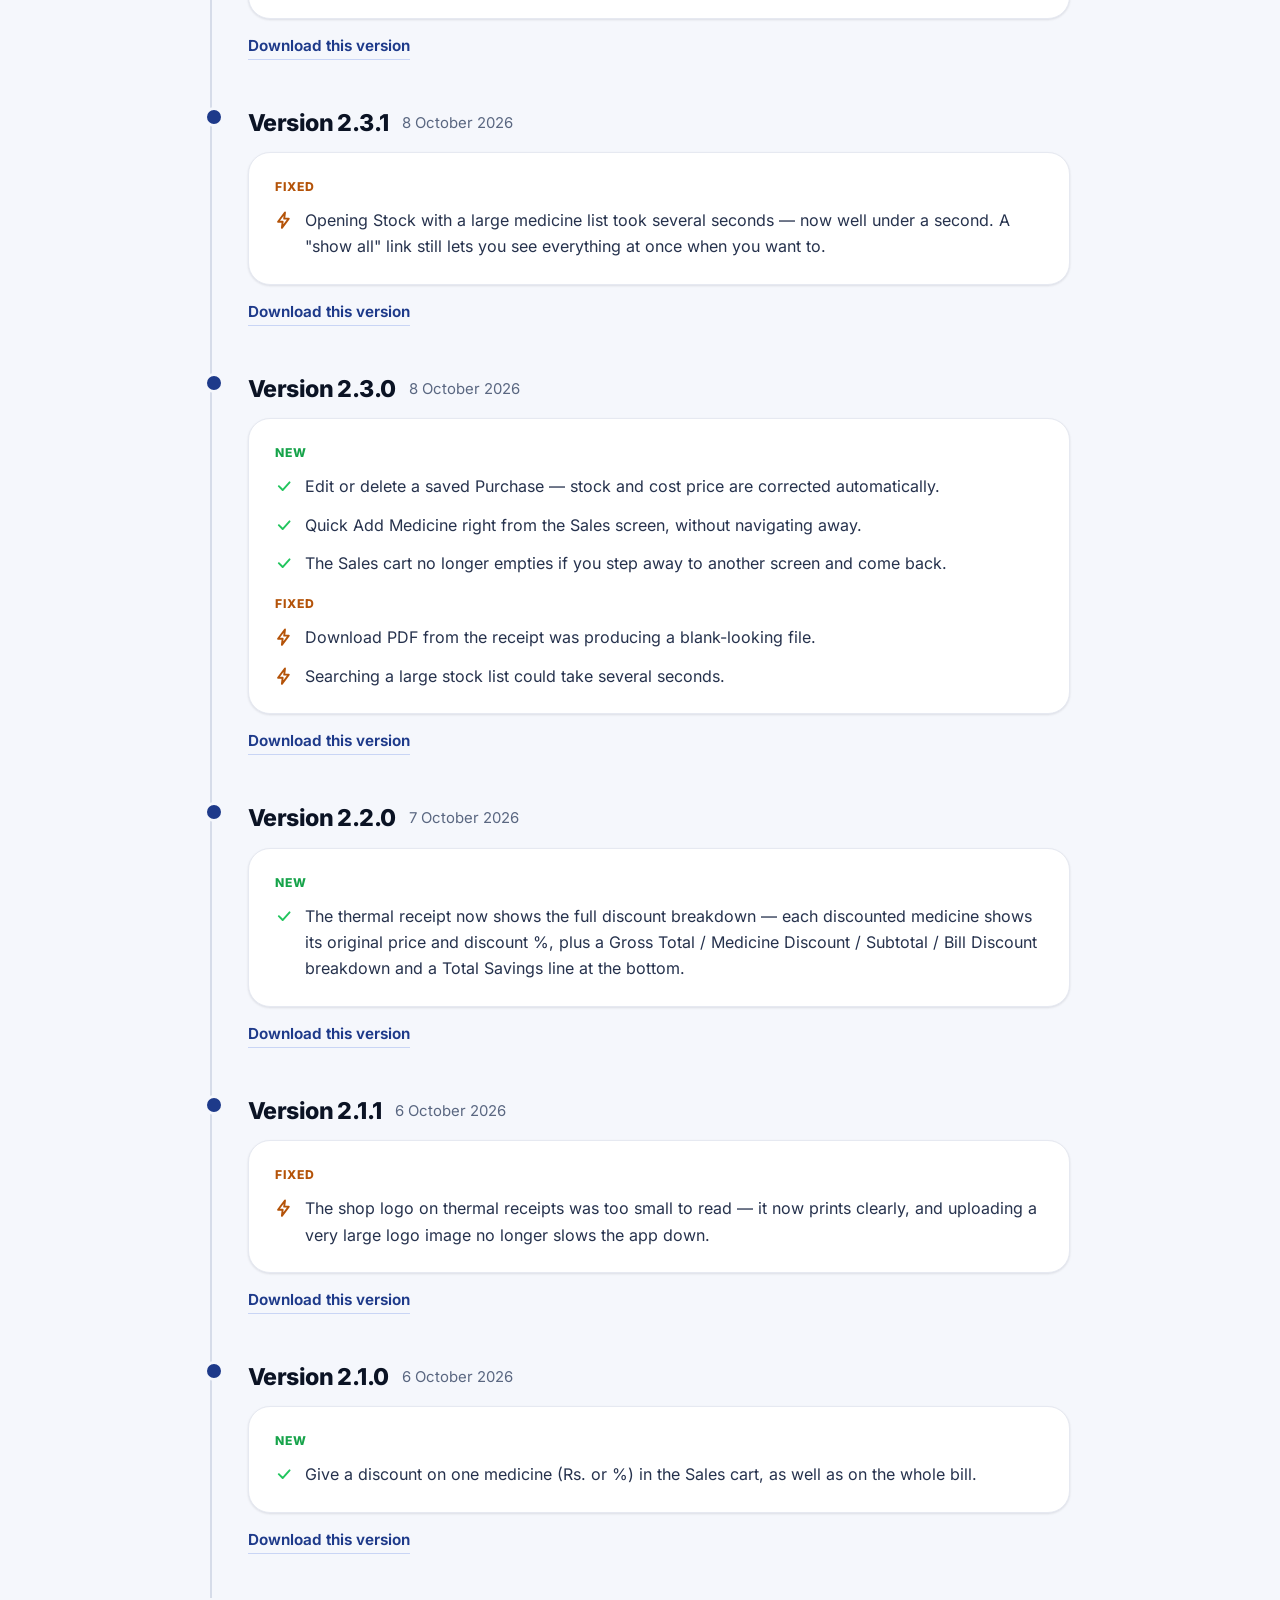
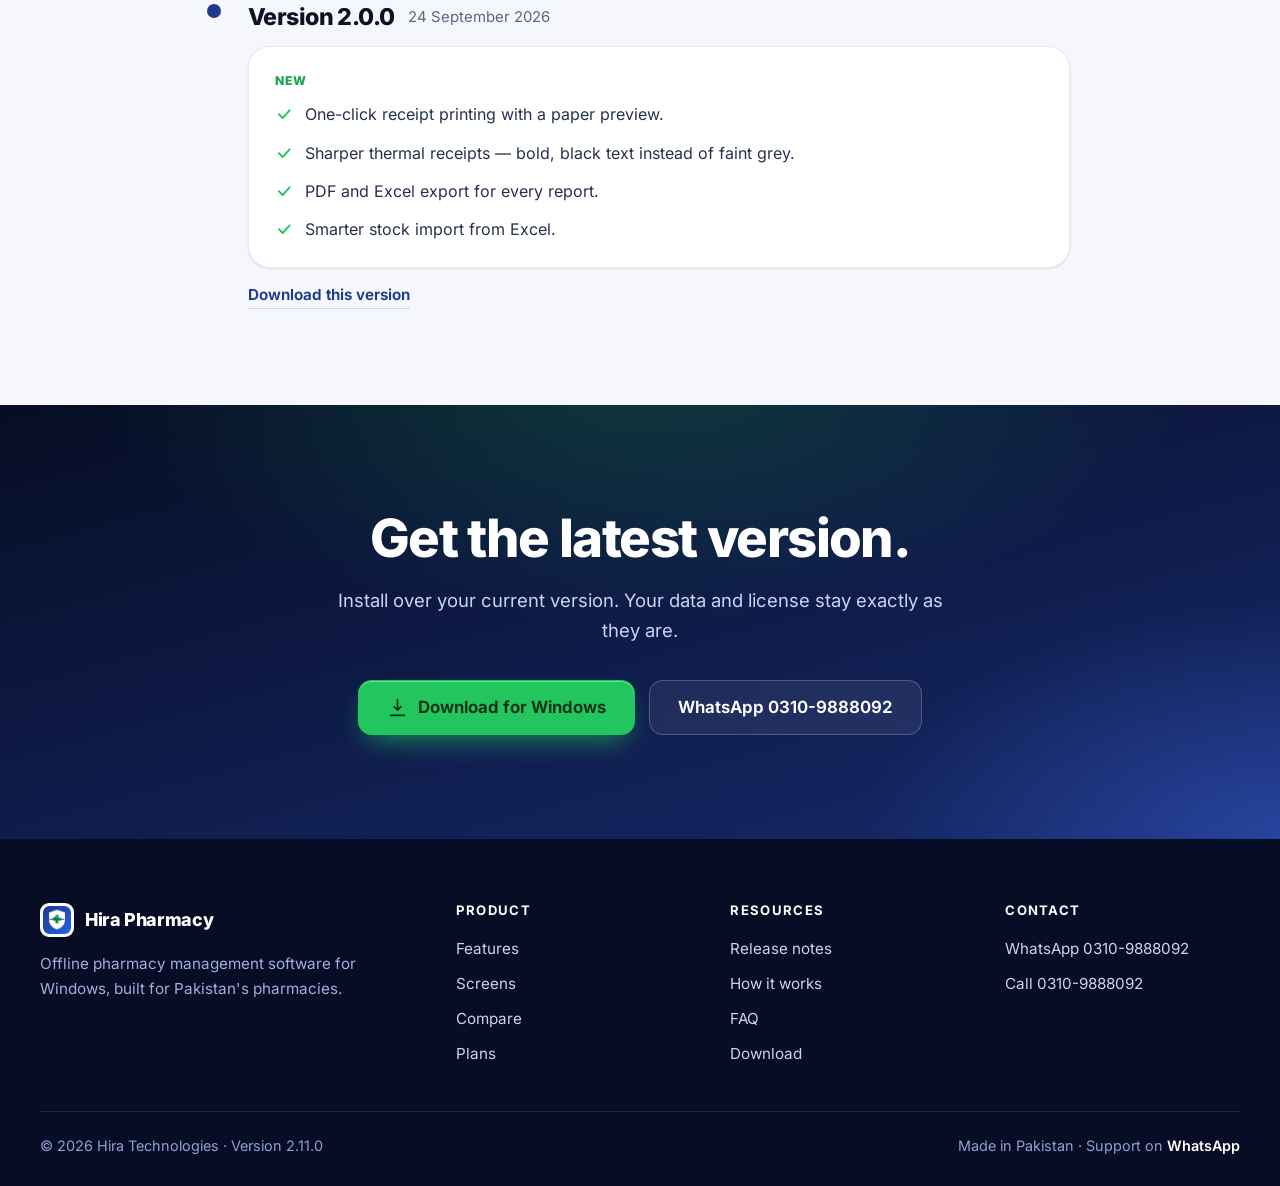
==== commit eeb2c250: "Website: Hira Pharmacy 2.11.0, Hira Cloud section, Hira Live APK Co-Authored-By: Claude Sonnet 5.5 <" ====
--- a/releases.html
+++ b/releases.html
@@ -106,8 +106,29 @@
 
     <div class="release latest">
       <div class="release-head">
+        <span class="release-version">Version 2.11.0</span>
+        <span class="badge-latest">Latest</span>
+        <span class="release-date">20 November 2026</span>
+      </div>
+      <div class="release-card">
+        <div class="release-group">
+          <div class="release-group-label">New</div>
+          <ul class="release-items">
+            <li><svg class="ic" viewBox="0 0 24 24" aria-hidden="true"><path d="m5 12 5 5 9-10"/></svg><span><b>Hira Cloud: your shop live on your phone</b> &mdash; see today's sales, profit, cash in hand, stock value, low-stock and near-expiry medicines, the last 20 bills and a 30-day chart on your Android phone with the new Hira Live app. Link the phone with a short code from Settings &rarr; Cloud.</span></li>
+            <li><svg class="ic" viewBox="0 0 24 24" aria-hidden="true"><path d="m5 12 5 5 9-10"/></svg><span><b>Automatic encrypted cloud backup</b> &mdash; a daily backup is uploaded to the cloud, locked with your own recovery code so nobody else (including us) can read it. If the computer is lost or damaged, restore your whole shop on a new one from Settings &rarr; Cloud. The last 7 backups are kept.</span></li>
+            <li><svg class="ic" viewBox="0 0 24 24" aria-hidden="true"><path d="m5 12 5 5 9-10"/></svg><span><b>1-day free trial</b> &mdash; try Hira Cloud for 24 hours without any code, from Settings &rarr; Cloud. Hira also tells you about it once after each update. After the trial, message us on WhatsApp to continue monthly.</span></li>
+            <li><svg class="ic" viewBox="0 0 24 24" aria-hidden="true"><path d="m5 12 5 5 9-10"/></svg><span><b>Hira Live for Android</b> &mdash; a new app for your phone. Download it from the website. Hira Pharmacy itself still works fully offline.</span></li>
+          </ul>
+        </div>
+      </div>
+      <div class="release-foot">
+        <a class="btn-text" href="https://github.com/marketerwaseem17/hira-pharmacy-downloads/releases/download/v2.11.0/Hira-Pharmacy-Setup.exe" rel="noopener">Download this version</a>
+      </div>
+    </div>
+
+    <div class="release">
+      <div class="release-head">
         <span class="release-version">Version 2.10.1</span>
-        <span class="badge-latest">Latest</span>
         <span class="release-date">20 November 2026</span>
       </div>
       <div class="release-card">
@@ -518,7 +539,7 @@
       </div>
     </div>
     <div class="foot-bottom">
-      <span>© <span id="year">2026</span> Hira Technologies · Version 2.10.1</span>
+      <span>© <span id="year">2026</span> Hira Technologies · Version 2.11.0</span>
       <span>Made in Pakistan · Support on <a class="js-wa" href="https://wa.me/923109888092" target="_blank" rel="noopener">WhatsApp</a></span>
     </div>
   </div>
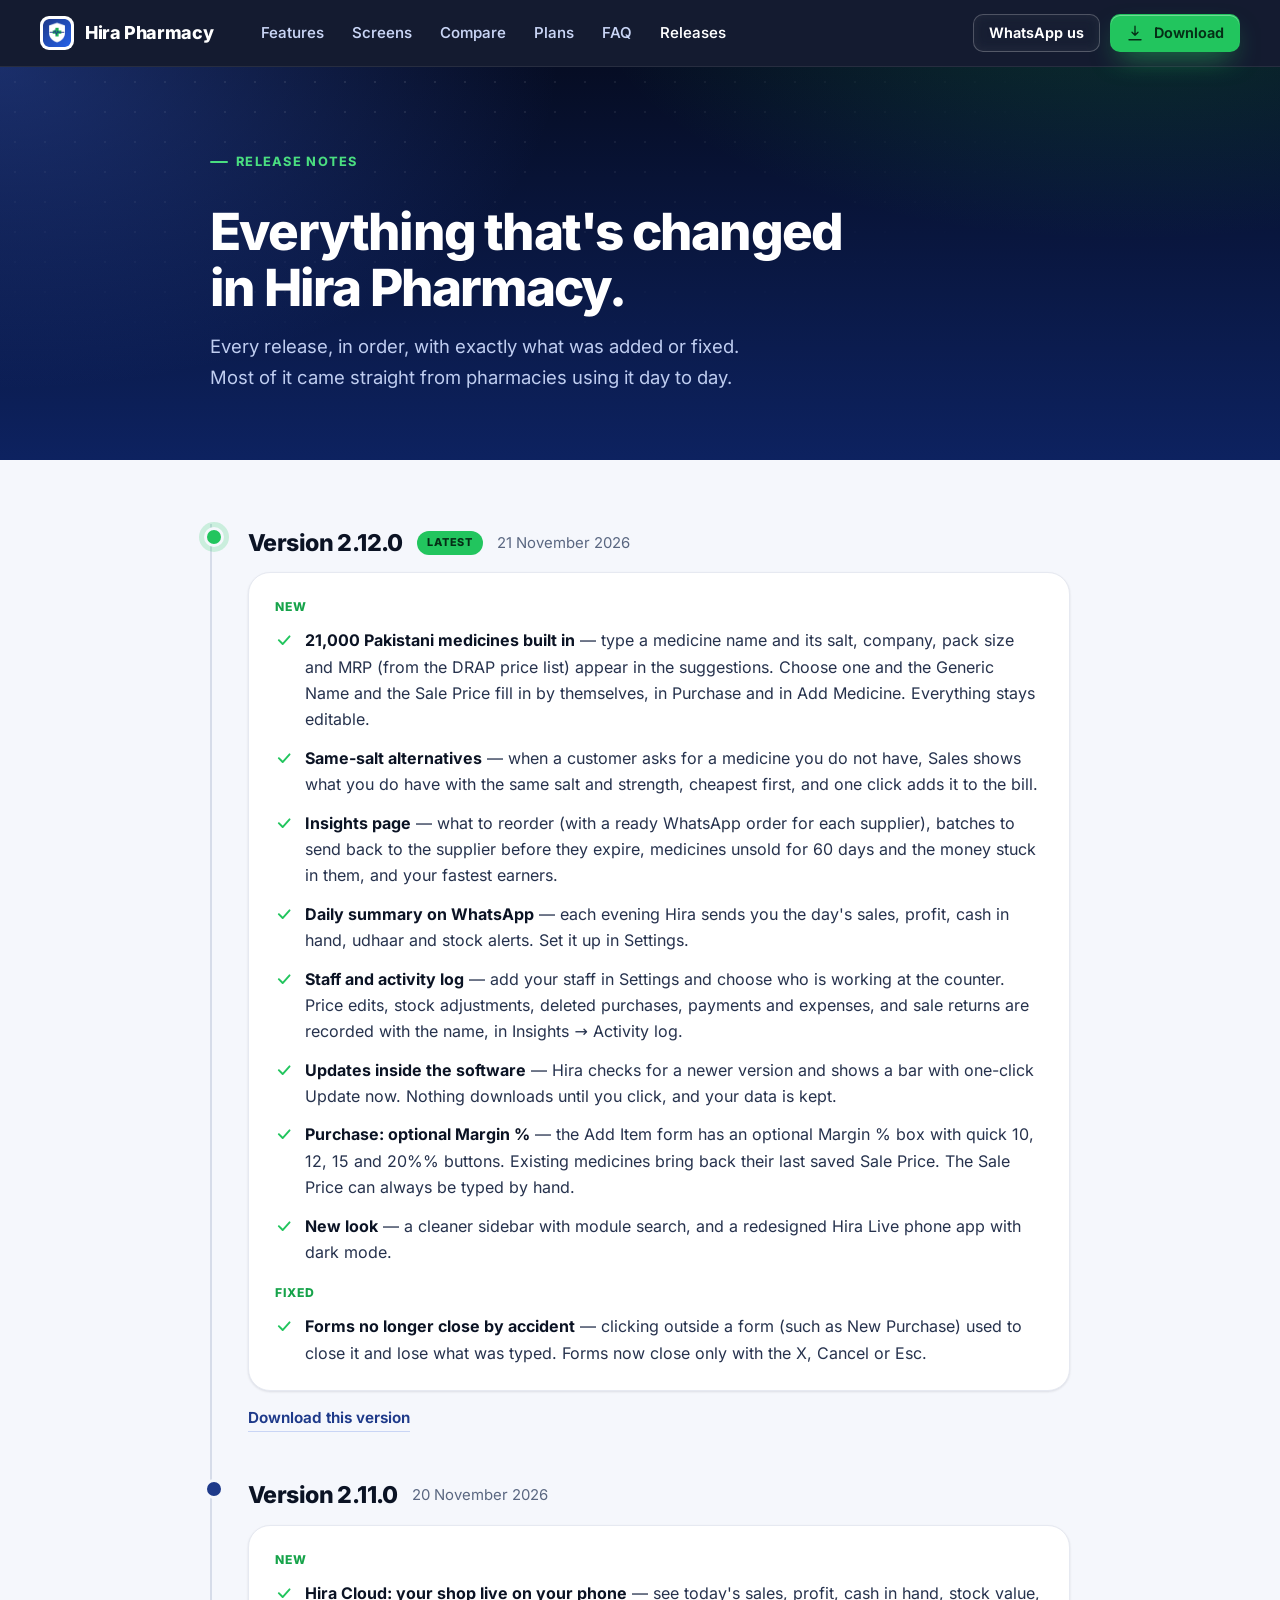
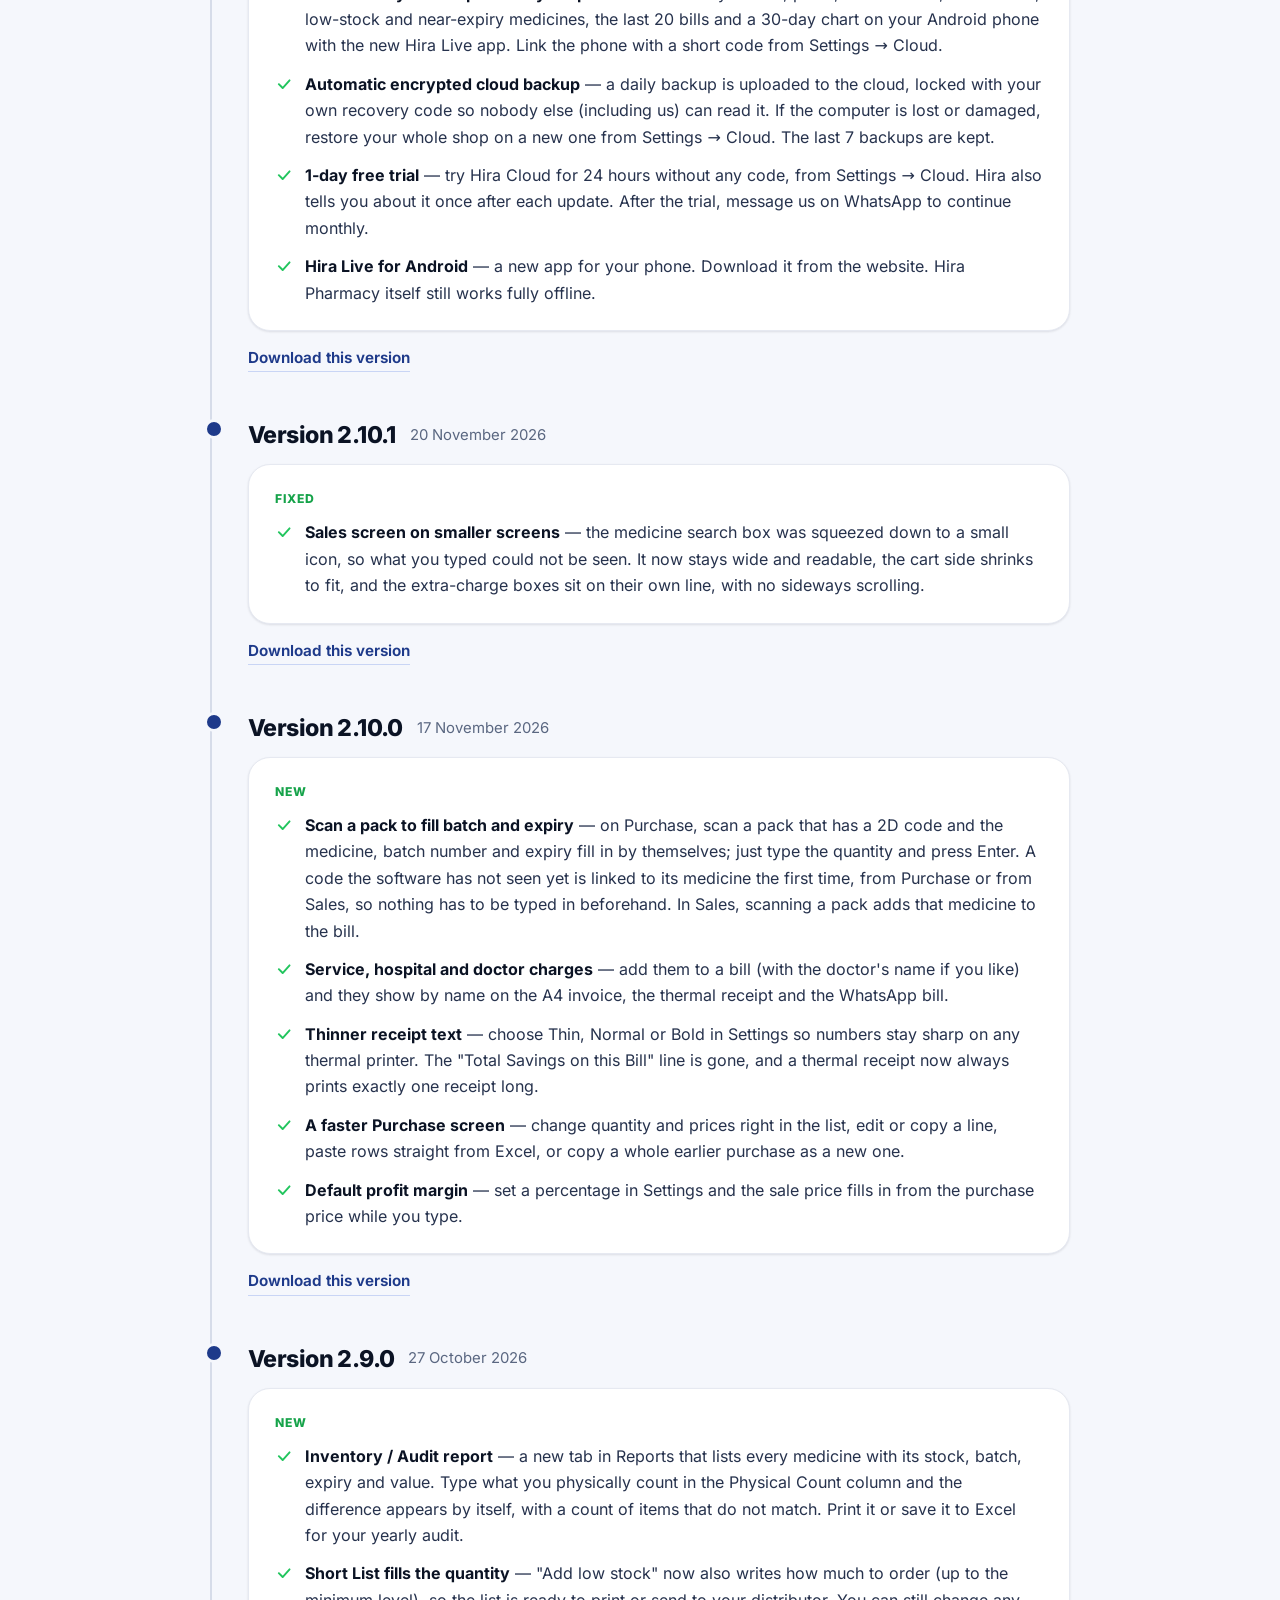
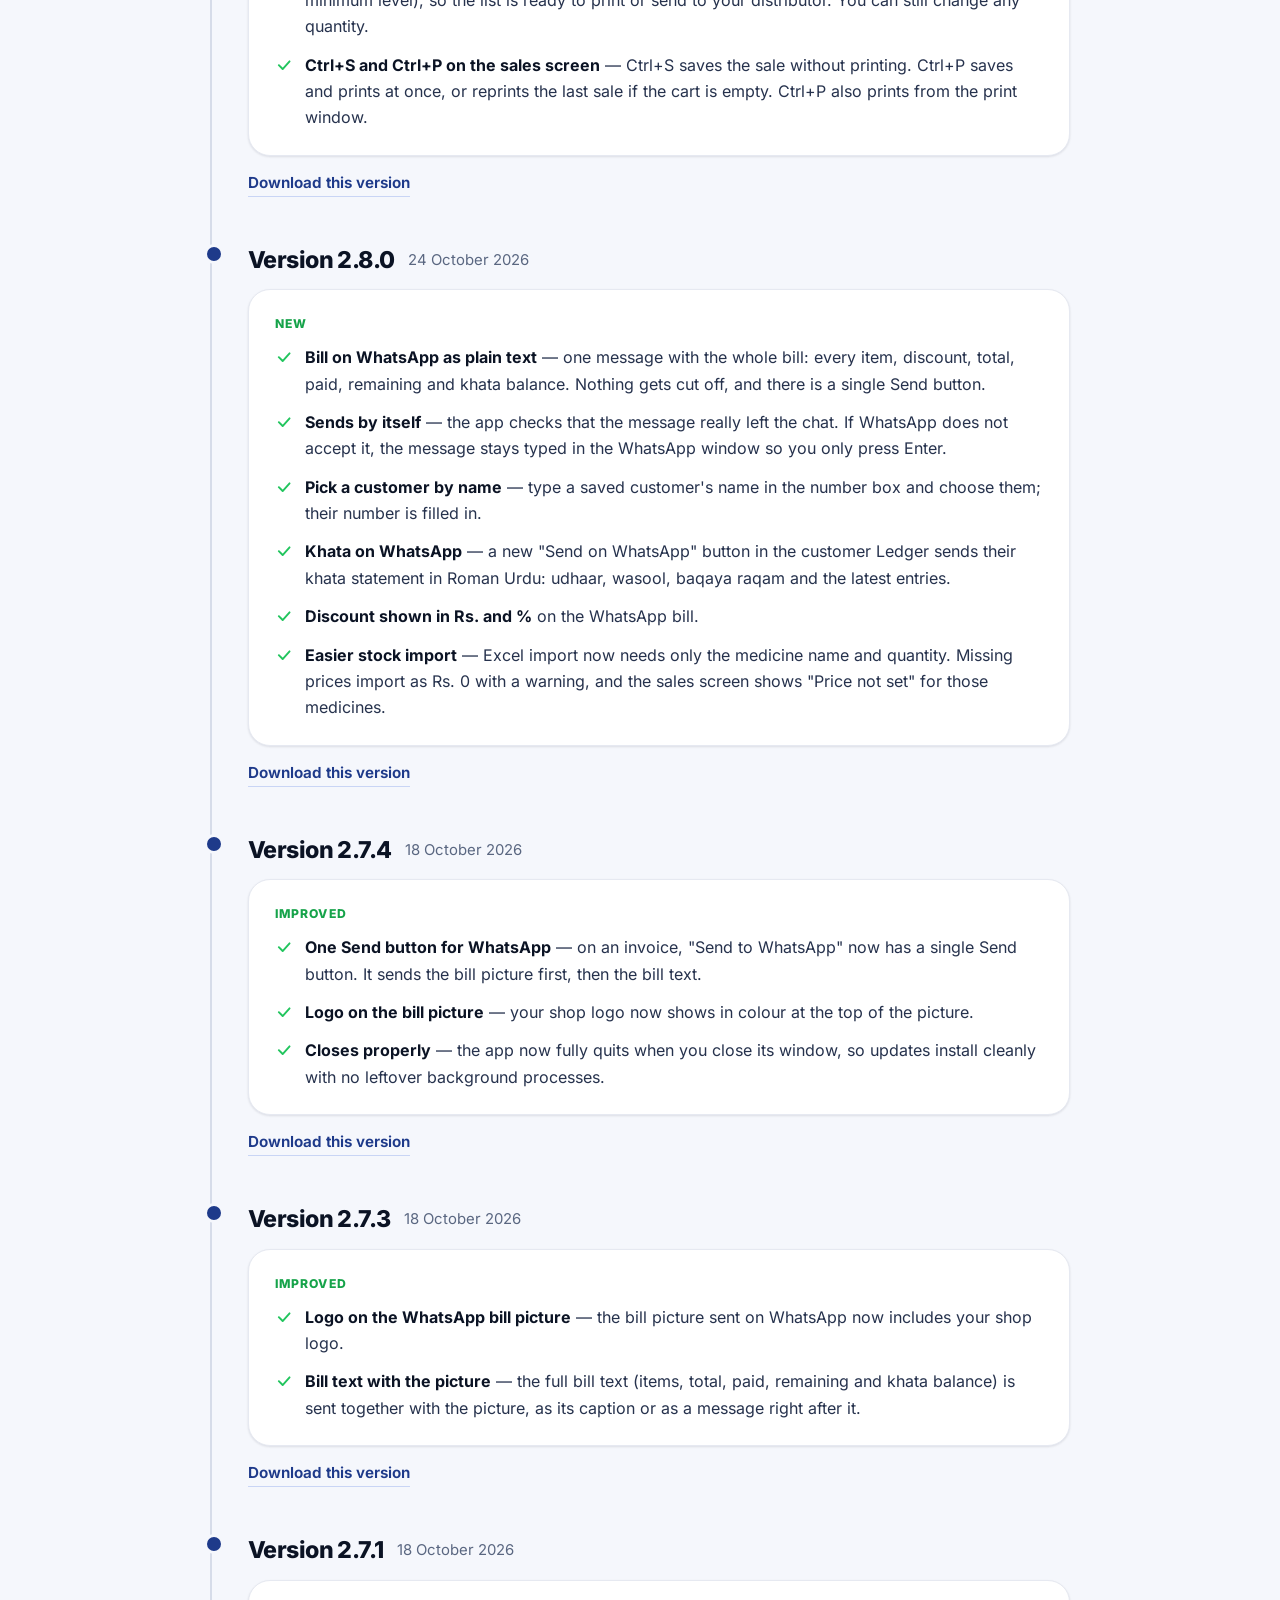
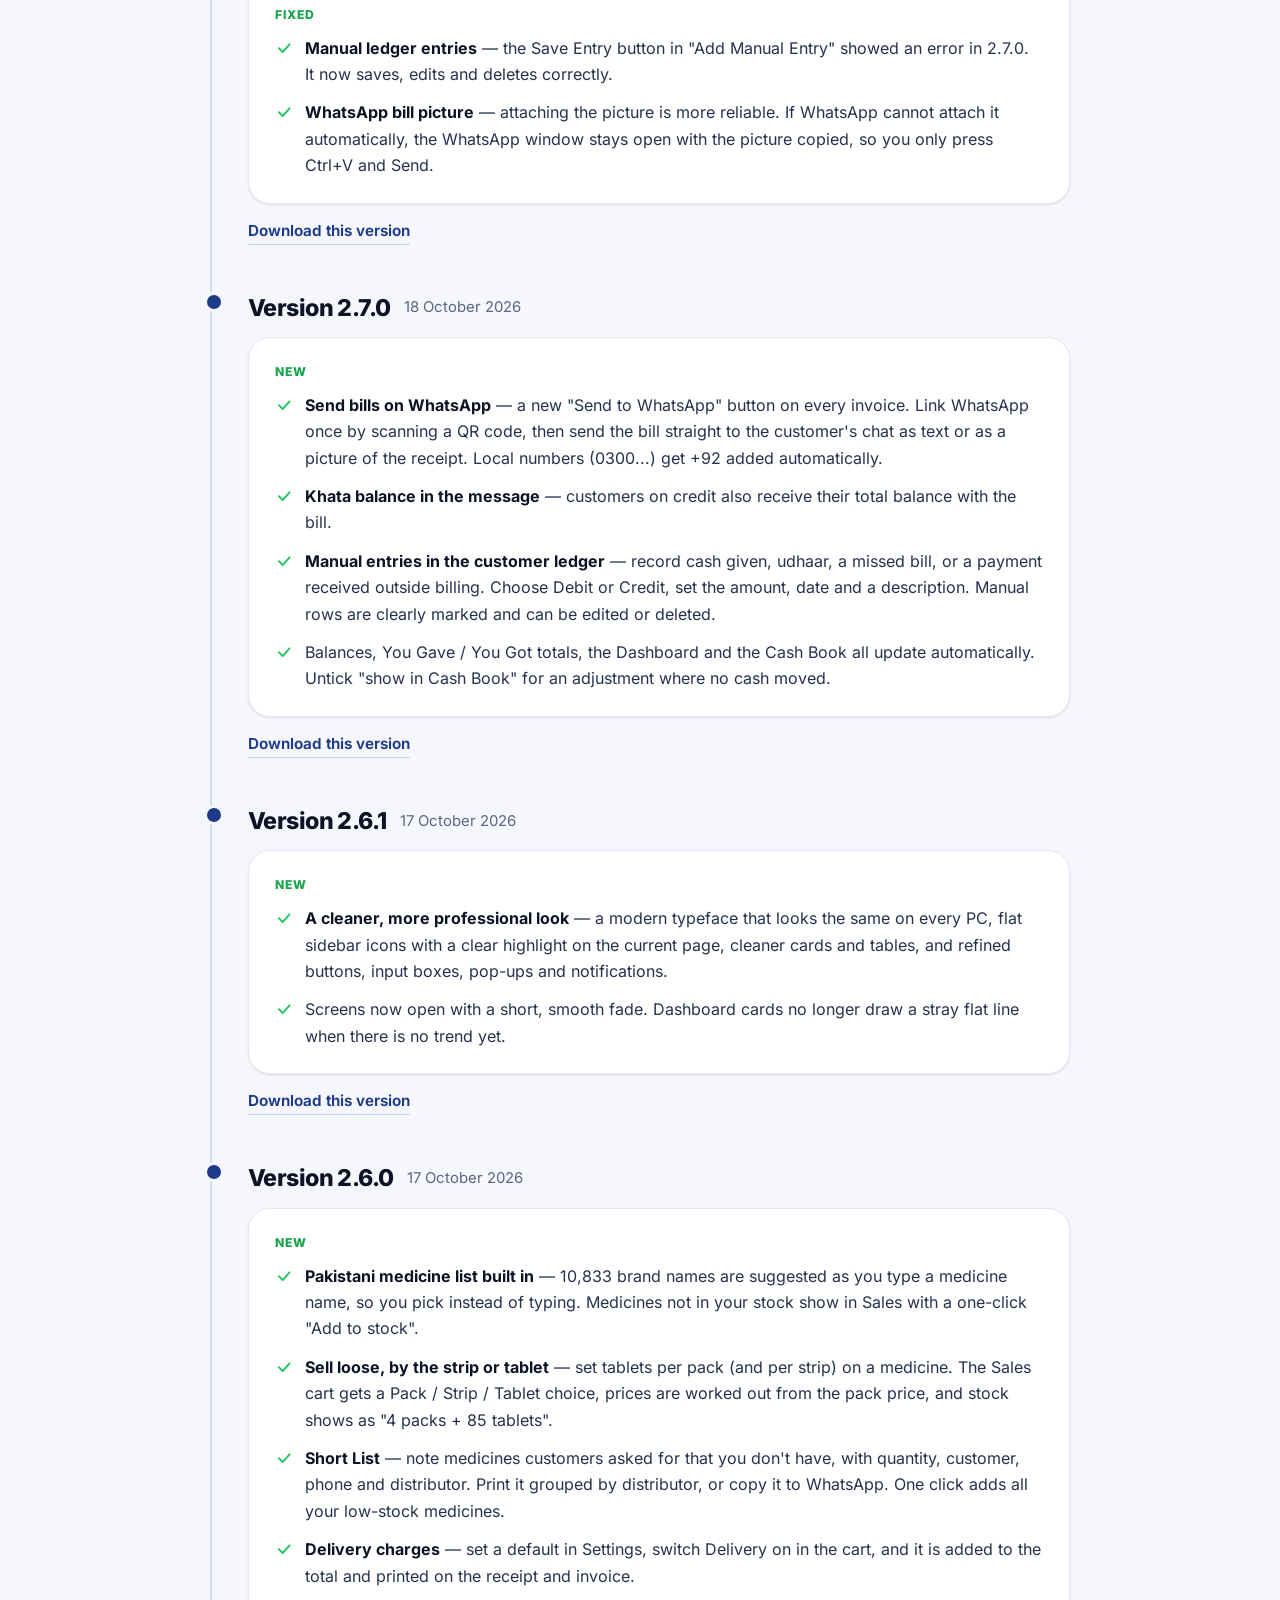
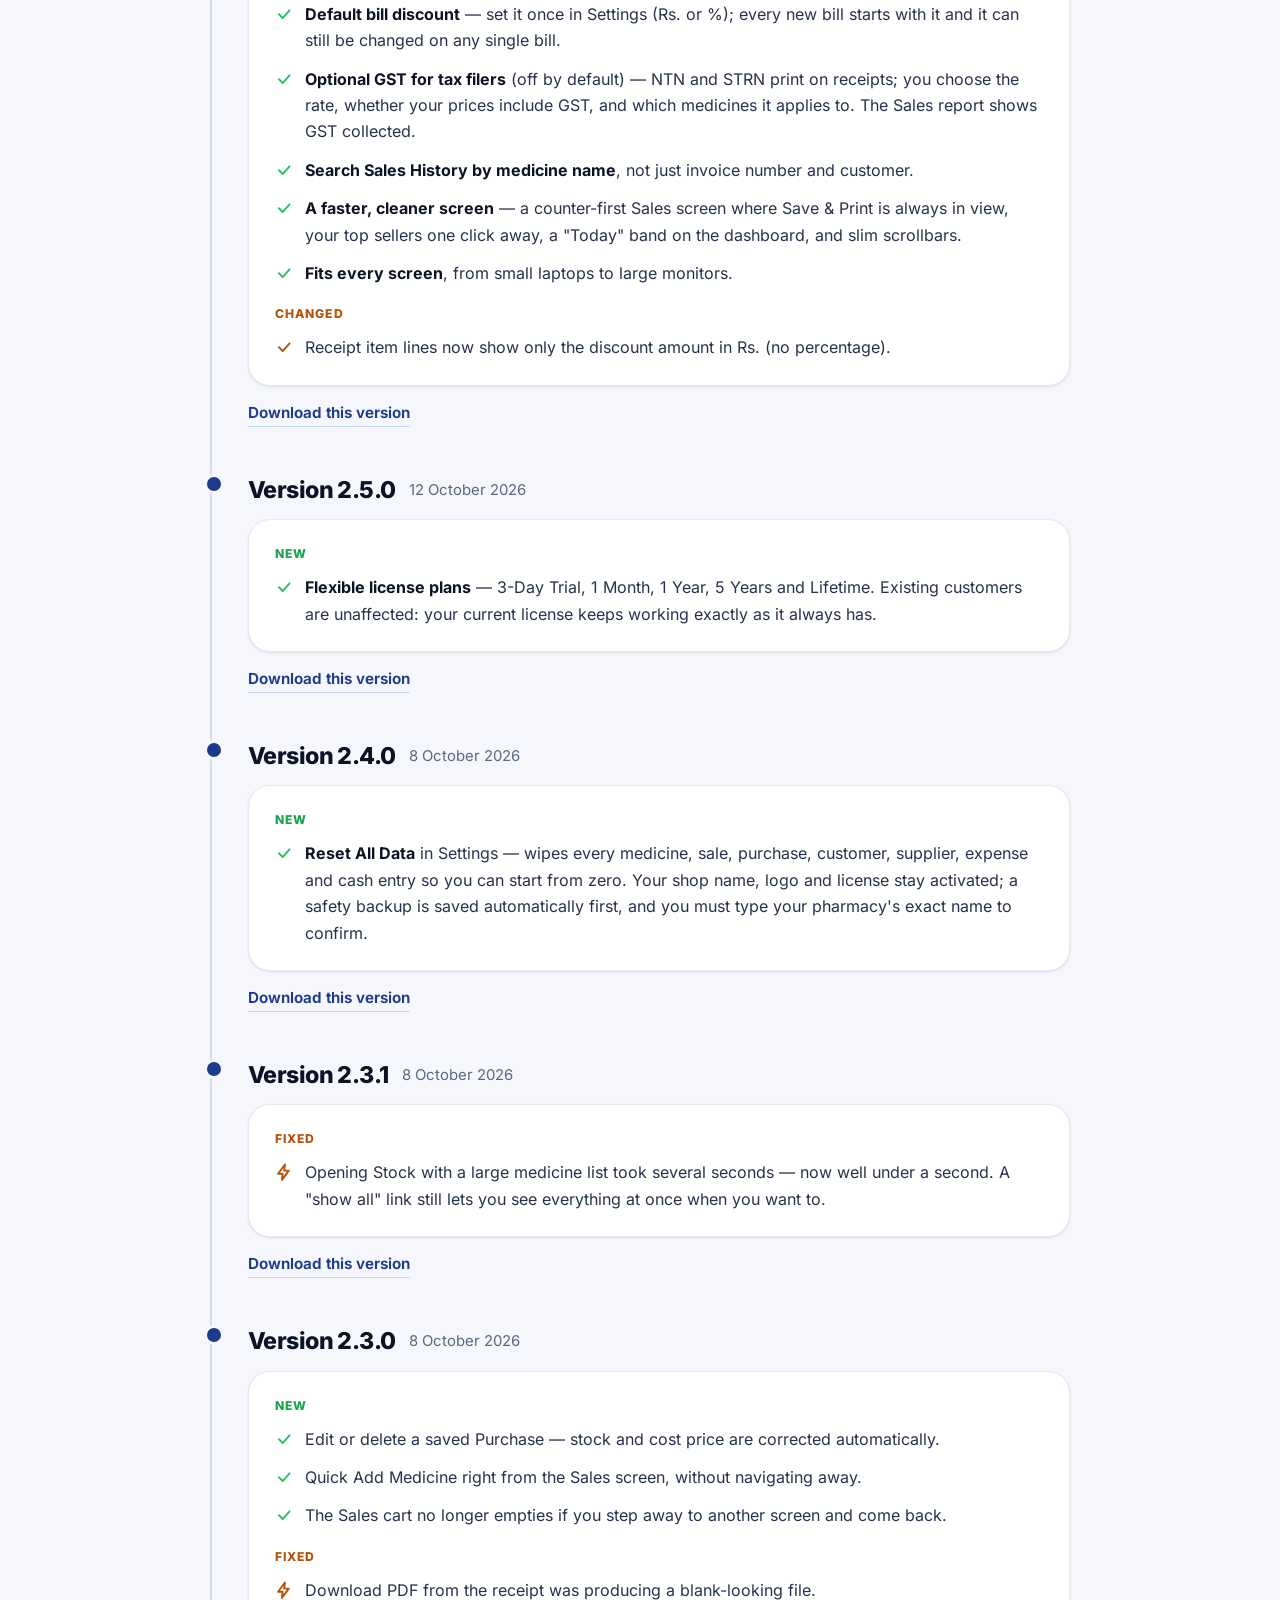
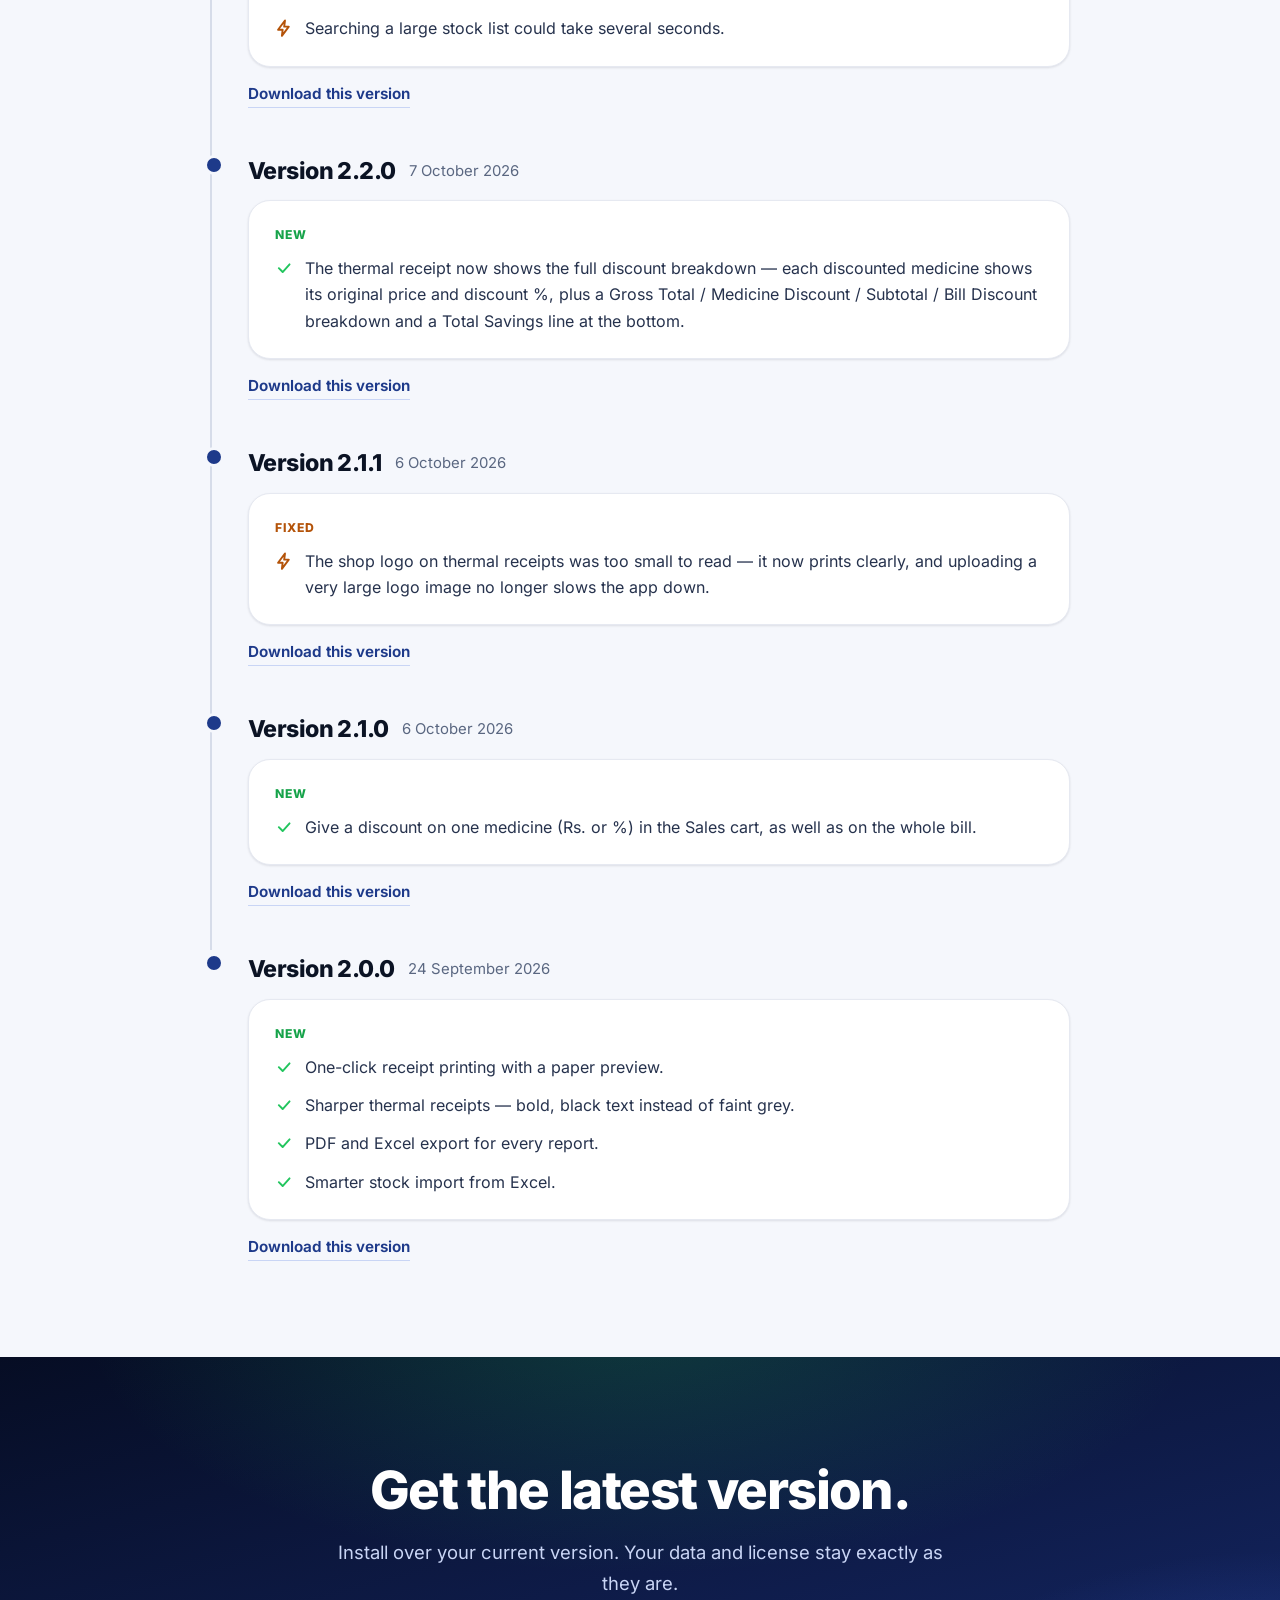
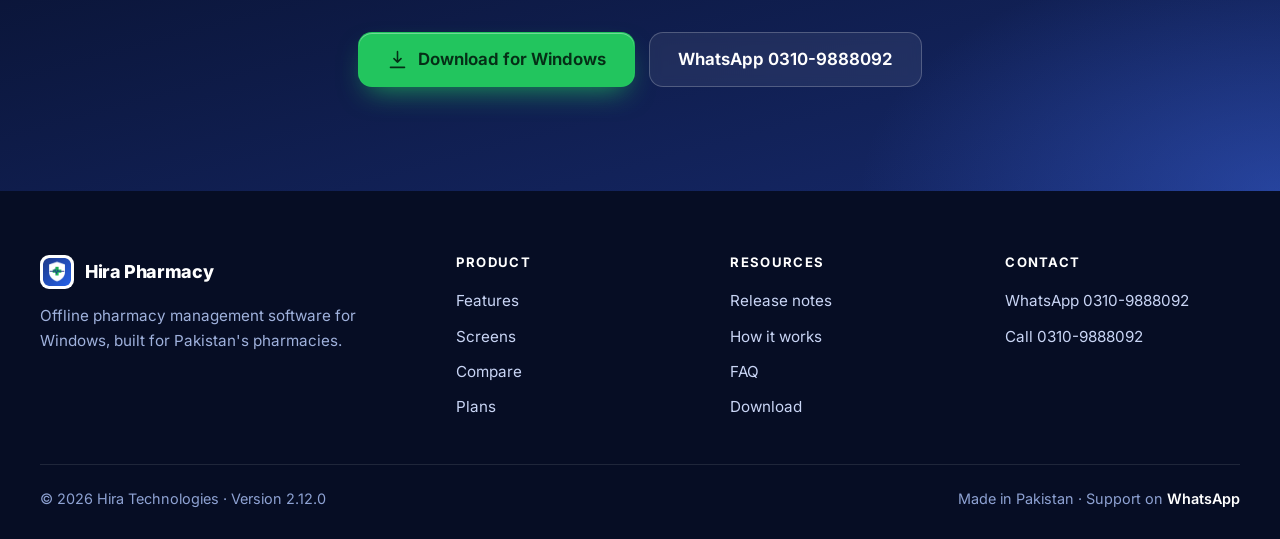
==== commit db2aa937: "Website: Hira Pharmacy 2.12.0 Co-Authored-By: Claude Sonnet 5.5 <noreply@anthropic.com>" ====
--- a/releases.html
+++ b/releases.html
@@ -106,8 +106,39 @@
 
     <div class="release latest">
       <div class="release-head">
+        <span class="release-version">Version 2.12.0</span>
+        <span class="badge-latest">Latest</span>
+        <span class="release-date">21 November 2026</span>
+      </div>
+      <div class="release-card">
+        <div class="release-group">
+          <div class="release-group-label">New</div>
+          <ul class="release-items">
+            <li><svg class="ic" viewBox="0 0 24 24" aria-hidden="true"><path d="m5 12 5 5 9-10"/></svg><span><b>21,000 Pakistani medicines built in</b> &mdash; type a medicine name and its salt, company, pack size and MRP (from the DRAP price list) appear in the suggestions. Choose one and the Generic Name and the Sale Price fill in by themselves, in Purchase and in Add Medicine. Everything stays editable.</span></li>
+            <li><svg class="ic" viewBox="0 0 24 24" aria-hidden="true"><path d="m5 12 5 5 9-10"/></svg><span><b>Same-salt alternatives</b> &mdash; when a customer asks for a medicine you do not have, Sales shows what you do have with the same salt and strength, cheapest first, and one click adds it to the bill.</span></li>
+            <li><svg class="ic" viewBox="0 0 24 24" aria-hidden="true"><path d="m5 12 5 5 9-10"/></svg><span><b>Insights page</b> &mdash; what to reorder (with a ready WhatsApp order for each supplier), batches to send back to the supplier before they expire, medicines unsold for 60 days and the money stuck in them, and your fastest earners.</span></li>
+            <li><svg class="ic" viewBox="0 0 24 24" aria-hidden="true"><path d="m5 12 5 5 9-10"/></svg><span><b>Daily summary on WhatsApp</b> &mdash; each evening Hira sends you the day's sales, profit, cash in hand, udhaar and stock alerts. Set it up in Settings.</span></li>
+            <li><svg class="ic" viewBox="0 0 24 24" aria-hidden="true"><path d="m5 12 5 5 9-10"/></svg><span><b>Staff and activity log</b> &mdash; add your staff in Settings and choose who is working at the counter. Price edits, stock adjustments, deleted purchases, payments and expenses, and sale returns are recorded with the name, in Insights &rarr; Activity log.</span></li>
+            <li><svg class="ic" viewBox="0 0 24 24" aria-hidden="true"><path d="m5 12 5 5 9-10"/></svg><span><b>Updates inside the software</b> &mdash; Hira checks for a newer version and shows a bar with one-click Update now. Nothing downloads until you click, and your data is kept.</span></li>
+            <li><svg class="ic" viewBox="0 0 24 24" aria-hidden="true"><path d="m5 12 5 5 9-10"/></svg><span><b>Purchase: optional Margin %</b> &mdash; the Add Item form has an optional Margin % box with quick 10, 12, 15 and 20%% buttons. Existing medicines bring back their last saved Sale Price. The Sale Price can always be typed by hand.</span></li>
+            <li><svg class="ic" viewBox="0 0 24 24" aria-hidden="true"><path d="m5 12 5 5 9-10"/></svg><span><b>New look</b> &mdash; a cleaner sidebar with module search, and a redesigned Hira Live phone app with dark mode.</span></li>
+          </ul>
+        </div>
+        <div class="release-group">
+          <div class="release-group-label">Fixed</div>
+          <ul class="release-items">
+            <li><svg class="ic" viewBox="0 0 24 24" aria-hidden="true"><path d="m5 12 5 5 9-10"/></svg><span><b>Forms no longer close by accident</b> &mdash; clicking outside a form (such as New Purchase) used to close it and lose what was typed. Forms now close only with the X, Cancel or Esc.</span></li>
+          </ul>
+        </div>
+      </div>
+      <div class="release-foot">
+        <a class="btn-text" href="https://github.com/marketerwaseem17/hira-pharmacy-downloads/releases/download/v2.12.0/Hira-Pharmacy-Setup.exe" rel="noopener">Download this version</a>
+      </div>
+    </div>
+
+    <div class="release">
+      <div class="release-head">
         <span class="release-version">Version 2.11.0</span>
-        <span class="badge-latest">Latest</span>
         <span class="release-date">20 November 2026</span>
       </div>
       <div class="release-card">
@@ -539,7 +570,7 @@
       </div>
     </div>
     <div class="foot-bottom">
-      <span>© <span id="year">2026</span> Hira Technologies · Version 2.11.0</span>
+      <span>© <span id="year">2026</span> Hira Technologies · Version 2.12.0</span>
       <span>Made in Pakistan · Support on <a class="js-wa" href="https://wa.me/923109888092" target="_blank" rel="noopener">WhatsApp</a></span>
     </div>
   </div>
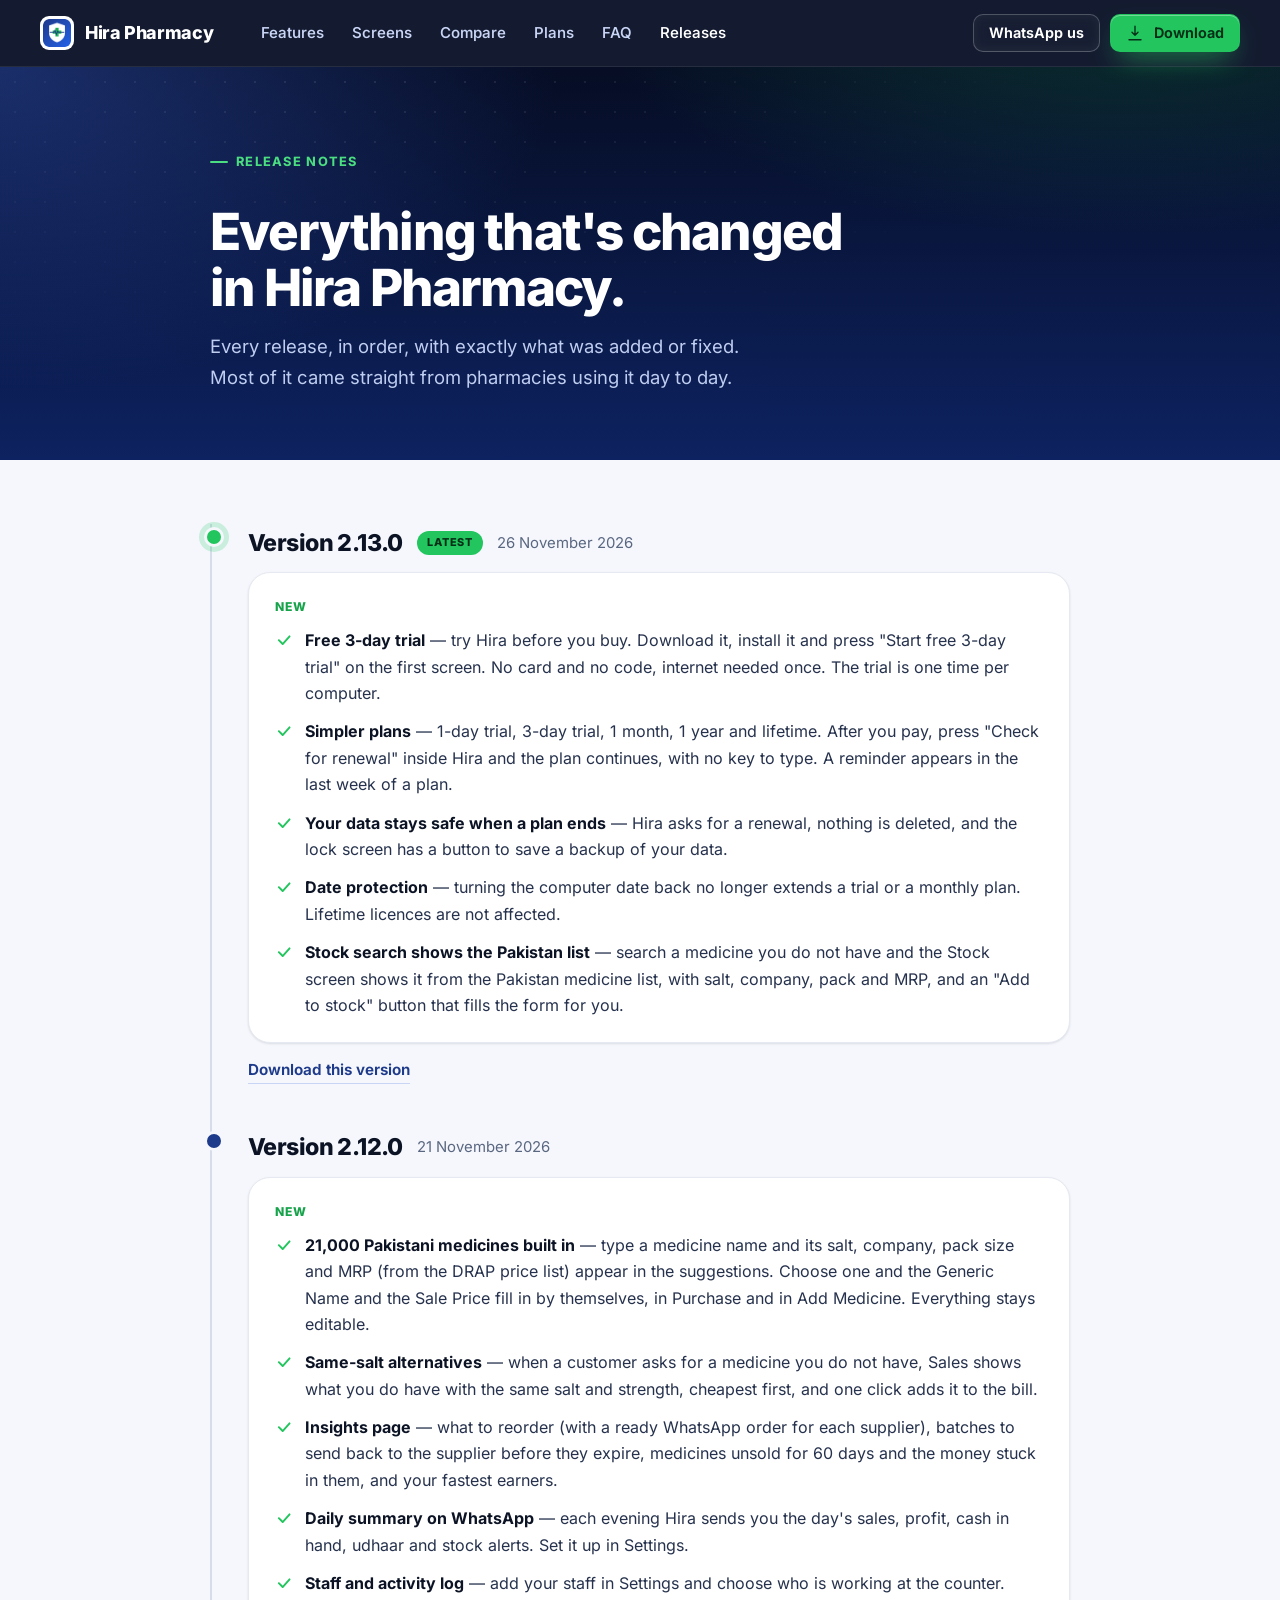
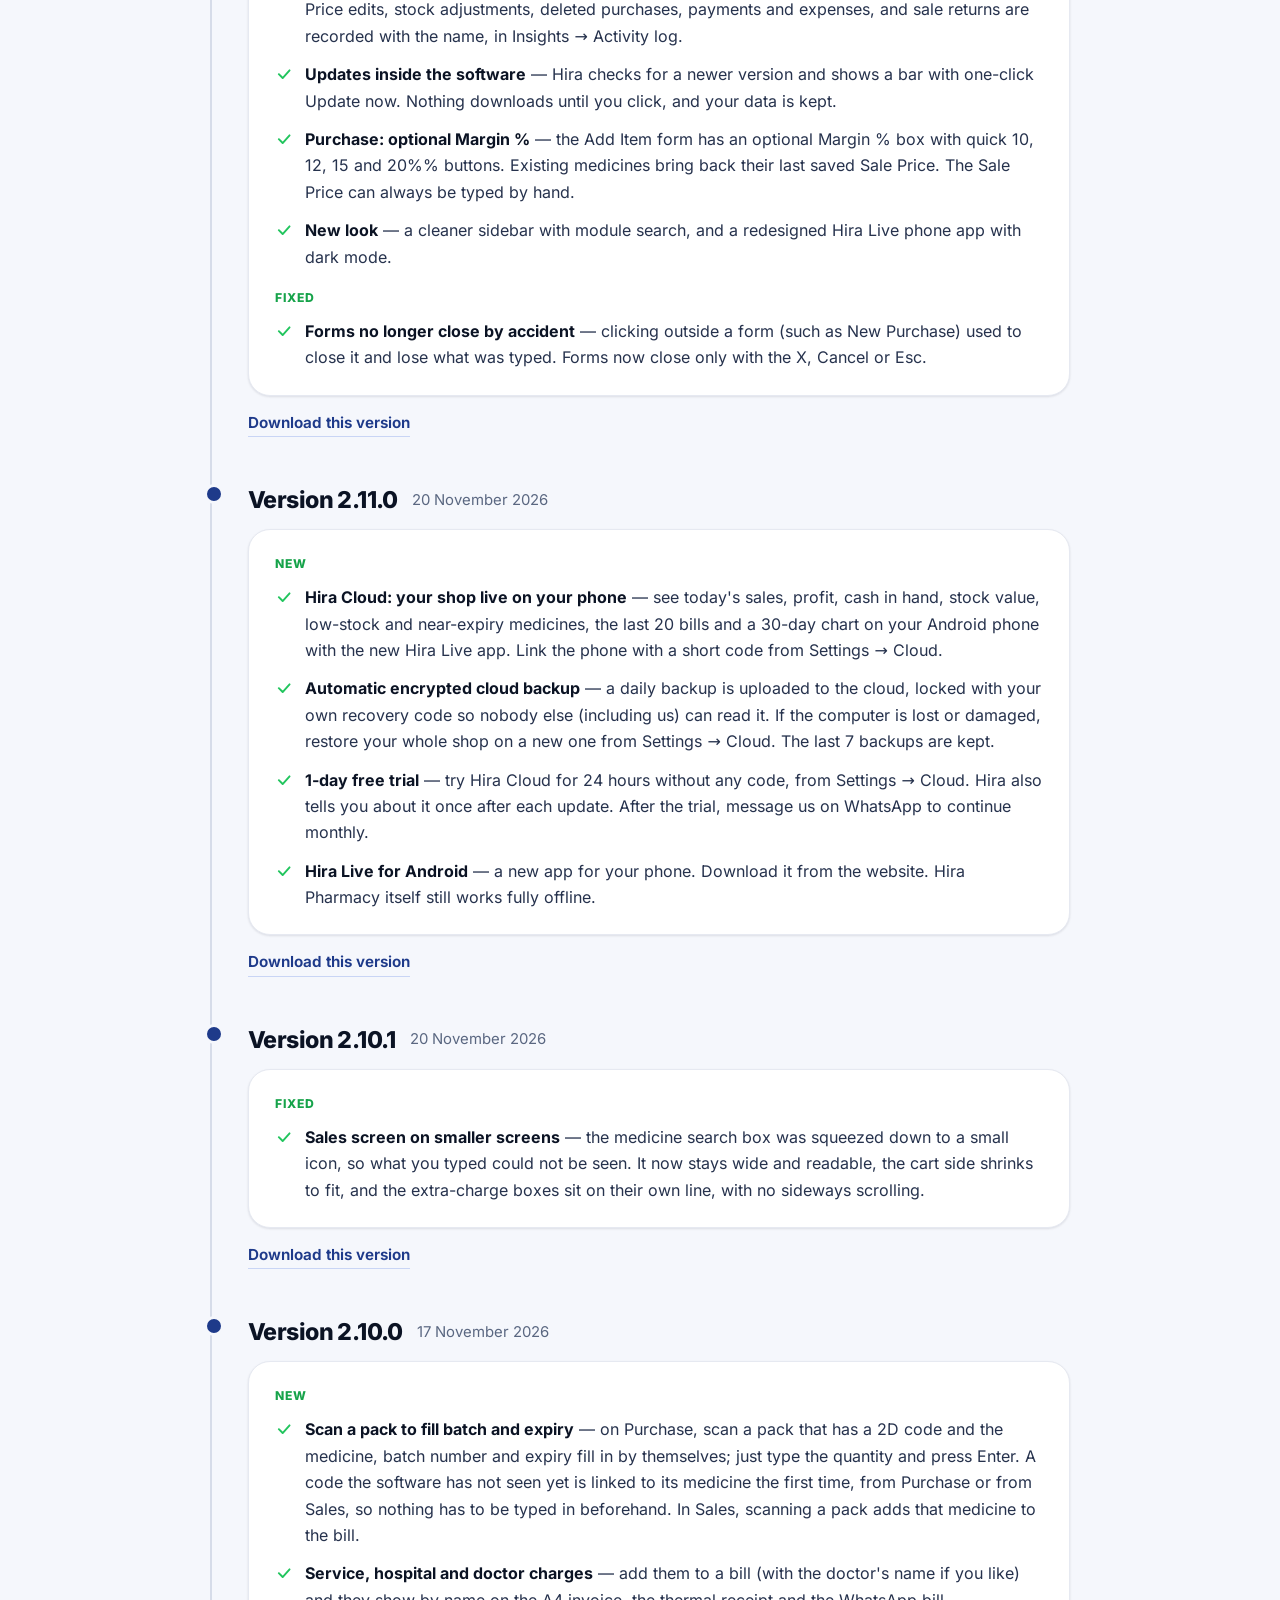
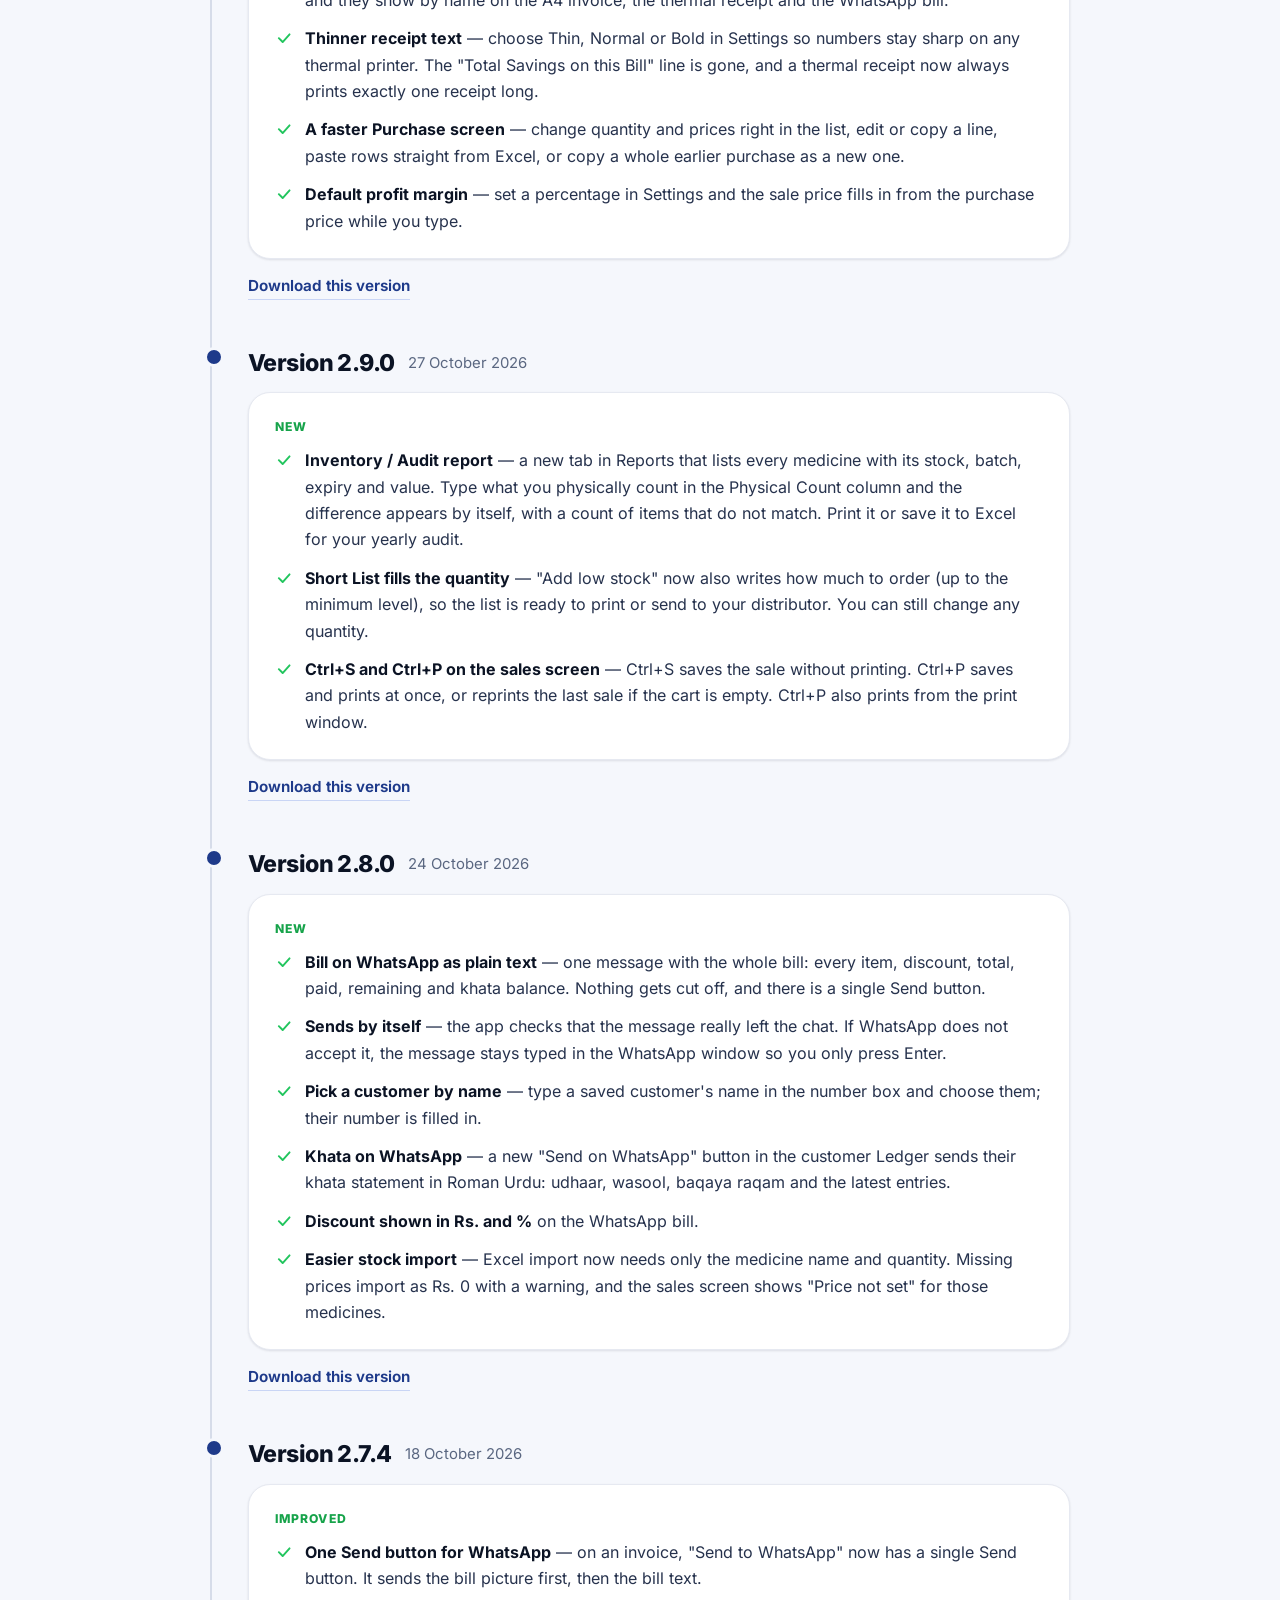
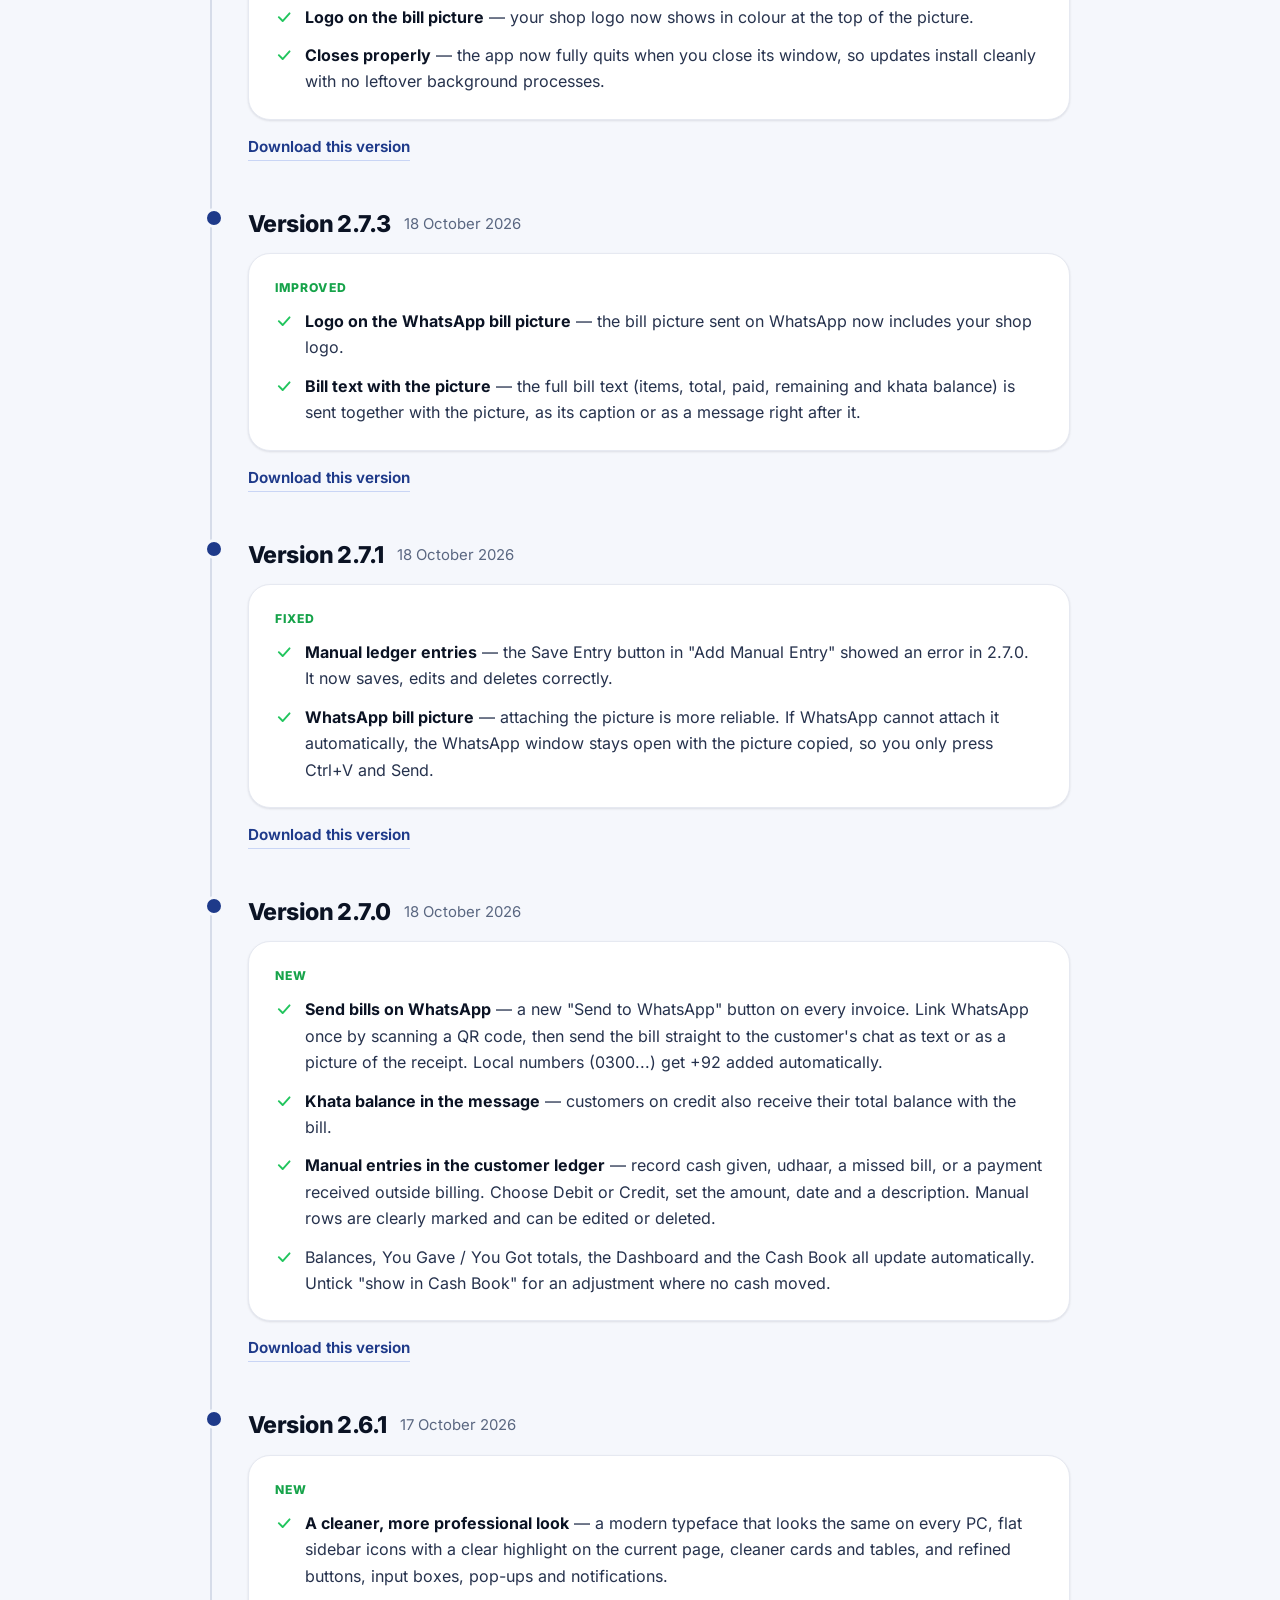
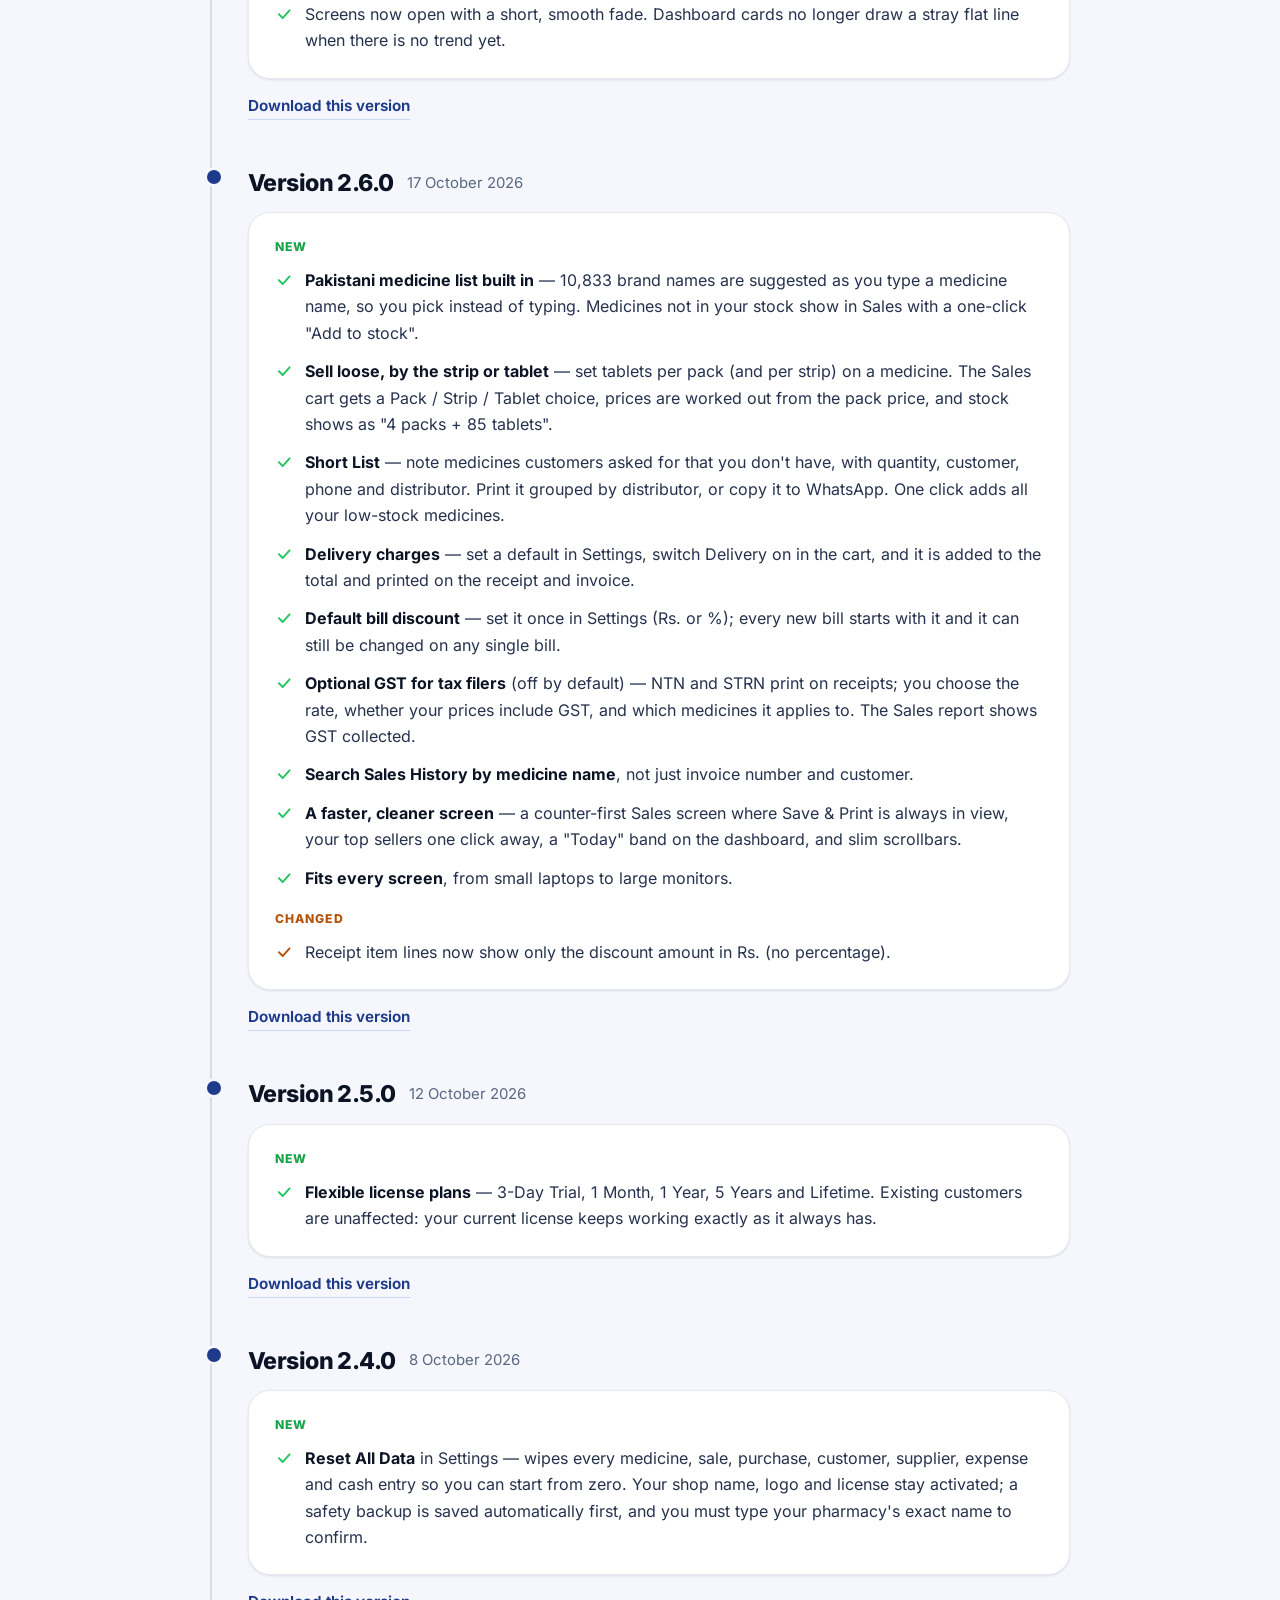
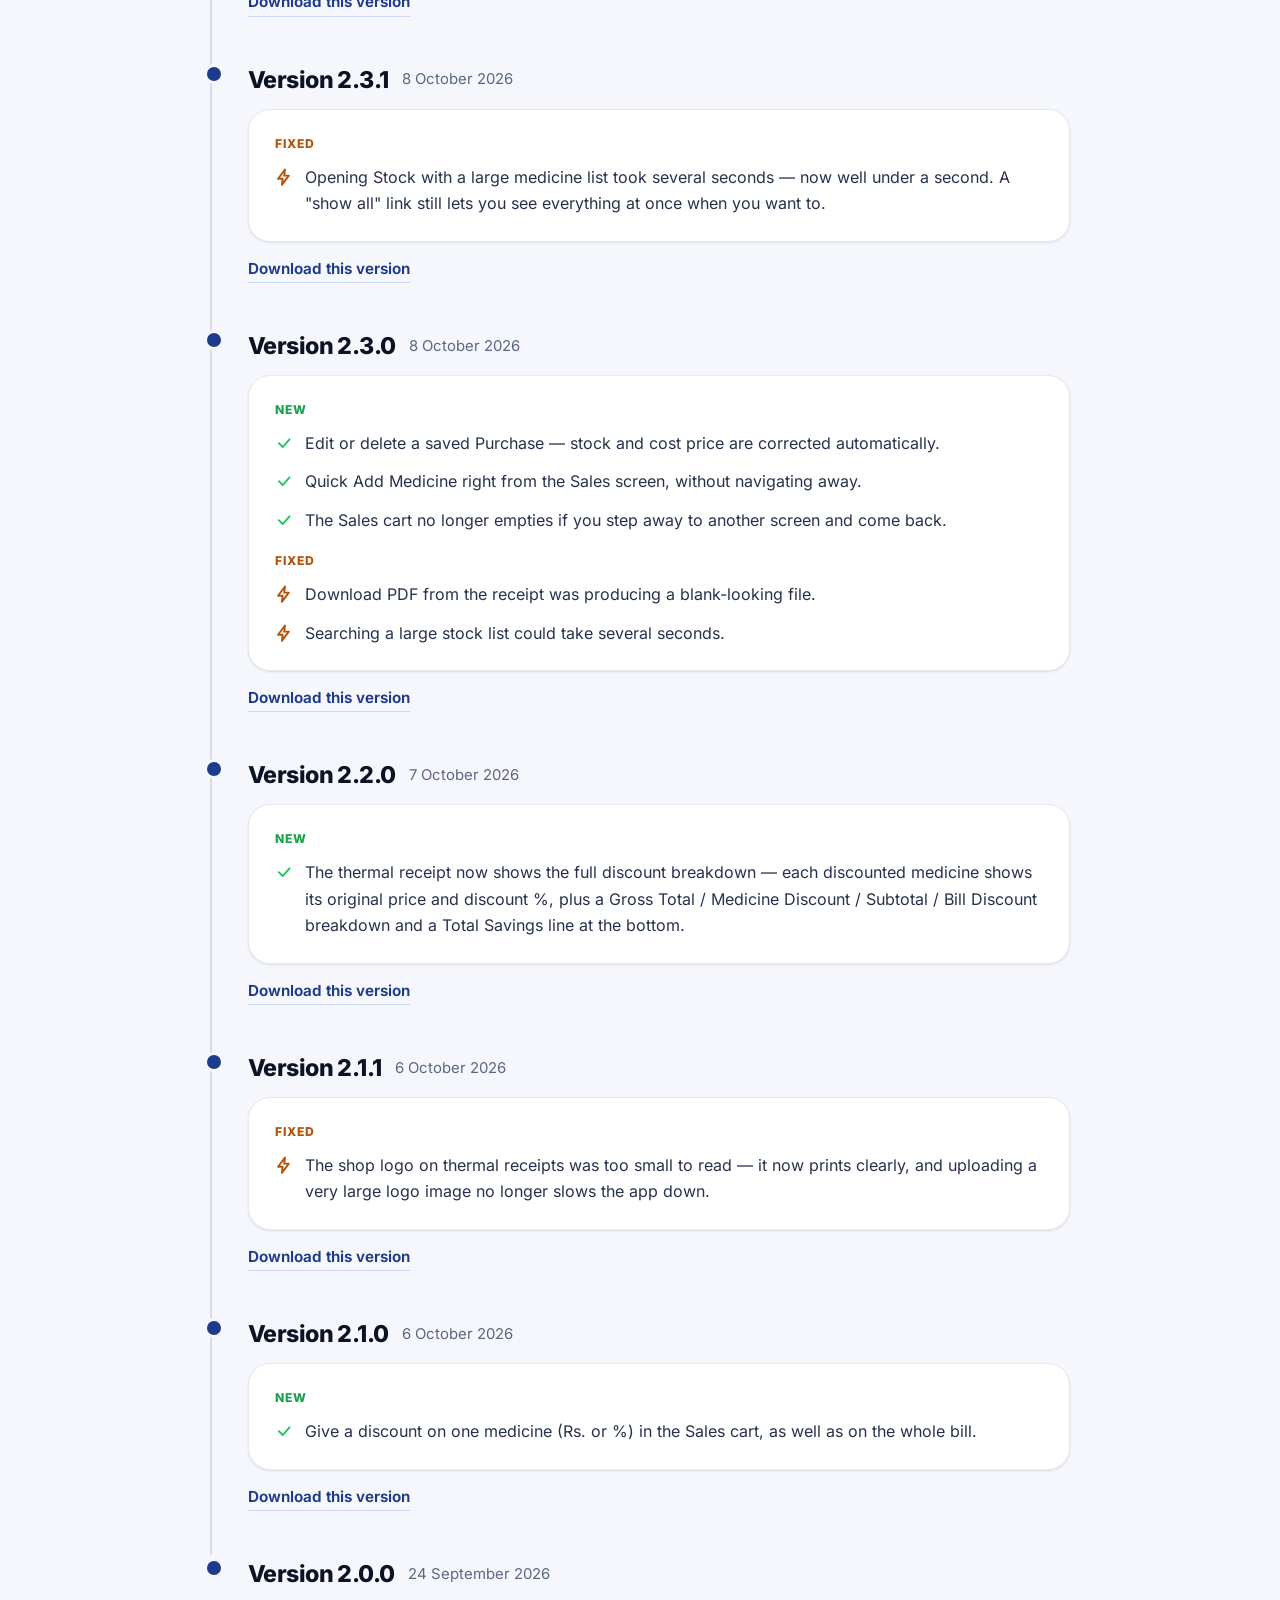
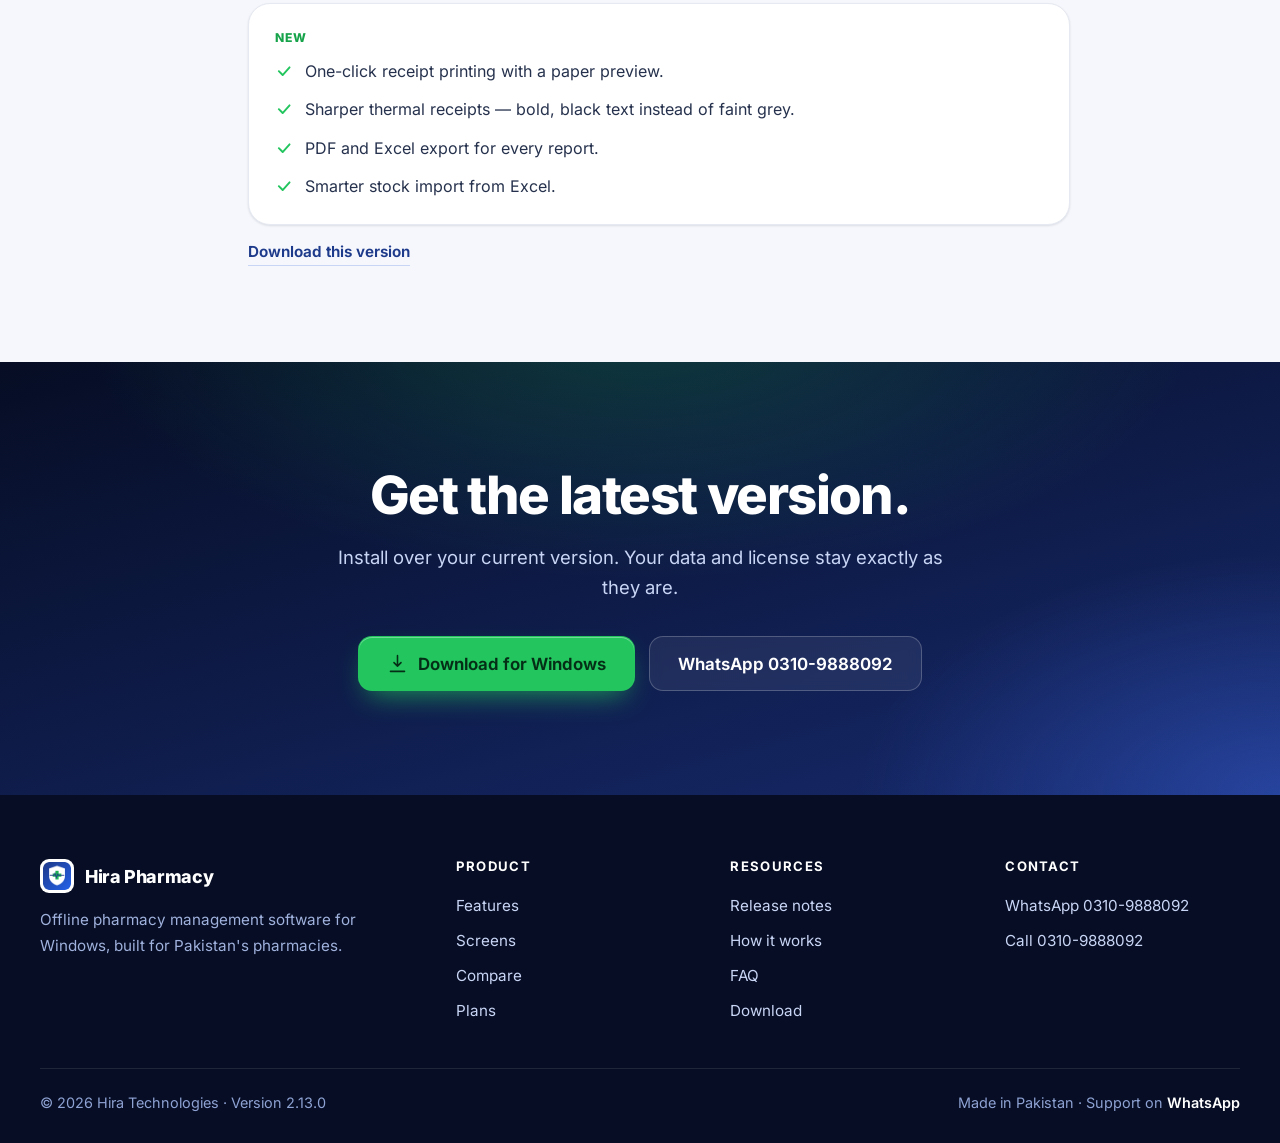
==== commit 139d65bb: "Website: 2.13.0, free 3-day trial landing page Co-Authored-By: Claude Sonnet 5.5 <noreply@anthropic." ====
--- a/releases.html
+++ b/releases.html
@@ -74,7 +74,7 @@
       </nav>
       <div class="nav-cta">
         <a class="btn btn-ghost js-wa" href="https://wa.me/923109888092" target="_blank" rel="noopener">WhatsApp us</a>
-        <a class="btn btn-primary" href="https://github.com/marketerwaseem17/hira-pharmacy-downloads/releases/latest/download/Hira-Pharmacy-Setup.exe" rel="noopener">
+        <a class="btn btn-primary" href="https://nayahiradigital.store/download/" rel="noopener">
           <svg class="ic" viewBox="0 0 24 24" aria-hidden="true"><path d="M12 3v12m0 0-4-4m4 4 4-4M4 21h16"/></svg>Download
         </a>
         <button class="nav-toggle" type="button" id="nav-toggle" aria-label="Open menu" aria-expanded="false" aria-controls="nav-menu">
@@ -106,8 +106,24 @@
 
     <div class="release latest">
       <div class="release-head">
+        <span class="release-version">Version 2.13.0</span>
+        <span class="badge-latest">Latest</span>
+        <span class="release-date">26 November 2026</span>
+      </div>
+      <div class="release-card">
+        <div class="release-group">
+          <div class="release-group-label">New</div>
+          <ul class="release-items"><li><svg class="ic" viewBox="0 0 24 24" aria-hidden="true"><path d="m5 12 5 5 9-10"/></svg><span><b>Free 3-day trial</b> &mdash; try Hira before you buy. Download it, install it and press "Start free 3-day trial" on the first screen. No card and no code, internet needed once. The trial is one time per computer.</span></li><li><svg class="ic" viewBox="0 0 24 24" aria-hidden="true"><path d="m5 12 5 5 9-10"/></svg><span><b>Simpler plans</b> &mdash; 1-day trial, 3-day trial, 1 month, 1 year and lifetime. After you pay, press "Check for renewal" inside Hira and the plan continues, with no key to type. A reminder appears in the last week of a plan.</span></li><li><svg class="ic" viewBox="0 0 24 24" aria-hidden="true"><path d="m5 12 5 5 9-10"/></svg><span><b>Your data stays safe when a plan ends</b> &mdash; Hira asks for a renewal, nothing is deleted, and the lock screen has a button to save a backup of your data.</span></li><li><svg class="ic" viewBox="0 0 24 24" aria-hidden="true"><path d="m5 12 5 5 9-10"/></svg><span><b>Date protection</b> &mdash; turning the computer date back no longer extends a trial or a monthly plan. Lifetime licences are not affected.</span></li><li><svg class="ic" viewBox="0 0 24 24" aria-hidden="true"><path d="m5 12 5 5 9-10"/></svg><span><b>Stock search shows the Pakistan list</b> &mdash; search a medicine you do not have and the Stock screen shows it from the Pakistan medicine list, with salt, company, pack and MRP, and an "Add to stock" button that fills the form for you.</span></li></ul>
+        </div>
+      </div>
+      <div class="release-foot">
+        <a class="btn-text" href="https://github.com/marketerwaseem17/hira-pharmacy-downloads/releases/download/v2.13.0/Hira-Pharmacy-Setup.exe" rel="noopener">Download this version</a>
+      </div>
+    </div>
+
+    <div class="release">
+      <div class="release-head">
         <span class="release-version">Version 2.12.0</span>
-        <span class="badge-latest">Latest</span>
         <span class="release-date">21 November 2026</span>
       </div>
       <div class="release-card">
@@ -534,7 +550,7 @@
     <h2>Get the latest version.</h2>
     <p>Install over your current version. Your data and license stay exactly as they are.</p>
     <div class="cta-row">
-      <a class="btn btn-primary btn-lg" href="https://github.com/marketerwaseem17/hira-pharmacy-downloads/releases/latest/download/Hira-Pharmacy-Setup.exe" rel="noopener">
+      <a class="btn btn-primary btn-lg" href="https://nayahiradigital.store/download/" rel="noopener">
         <svg class="ic" viewBox="0 0 24 24" aria-hidden="true"><path d="M12 3v12m0 0-4-4m4 4 4-4M4 21h16"/></svg>Download for Windows
       </a>
       <a class="btn btn-ghost btn-lg js-wa" href="https://wa.me/923109888092" target="_blank" rel="noopener">WhatsApp 0310-9888092</a>
@@ -561,7 +577,7 @@
         <a href="releases.html">Release notes</a>
         <a href="index.html#how">How it works</a>
         <a href="index.html#faq">FAQ</a>
-        <a href="https://github.com/marketerwaseem17/hira-pharmacy-downloads/releases/latest/download/Hira-Pharmacy-Setup.exe" rel="noopener">Download</a>
+        <a href="https://nayahiradigital.store/download/" rel="noopener">Download</a>
       </div>
       <div class="foot-col">
         <h4>Contact</h4>
@@ -570,7 +586,7 @@
       </div>
     </div>
     <div class="foot-bottom">
-      <span>© <span id="year">2026</span> Hira Technologies · Version 2.12.0</span>
+      <span>© <span id="year">2026</span> Hira Technologies · Version 2.13.0</span>
       <span>Made in Pakistan · Support on <a class="js-wa" href="https://wa.me/923109888092" target="_blank" rel="noopener">WhatsApp</a></span>
     </div>
   </div>
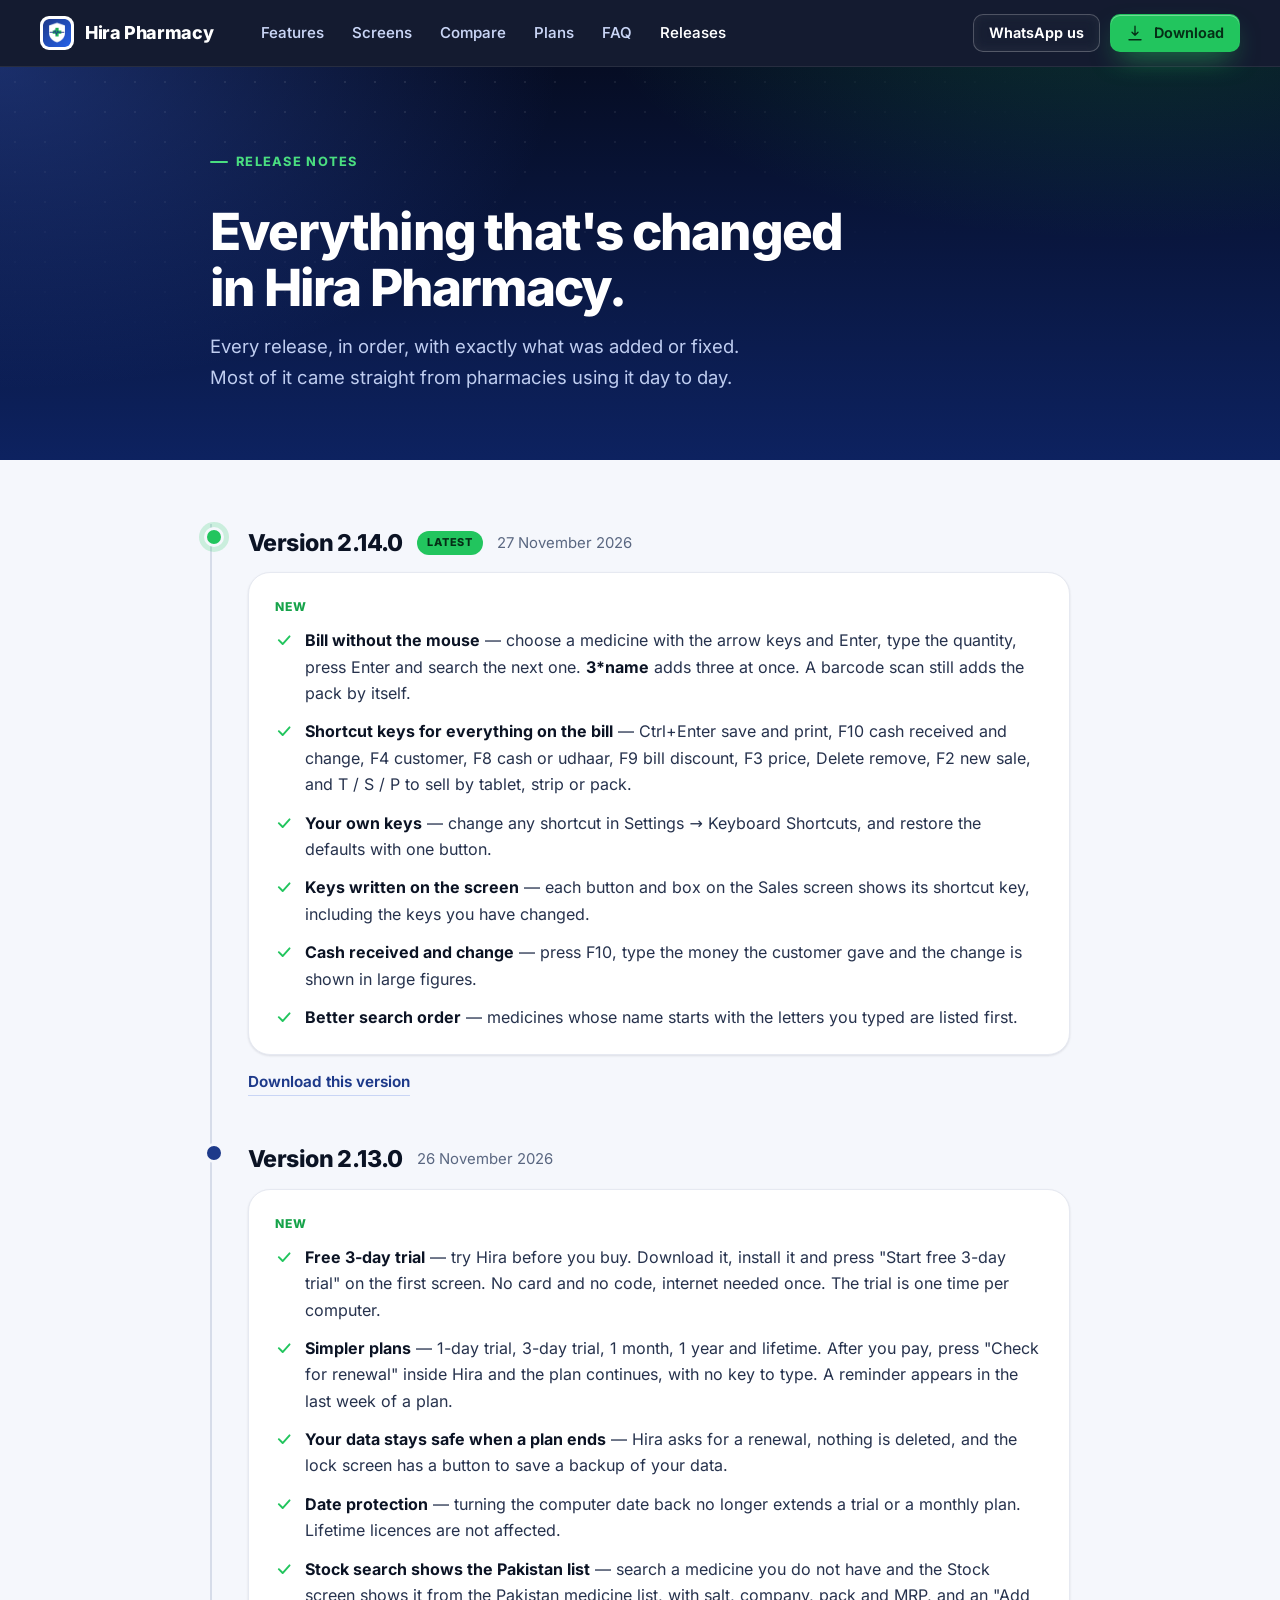
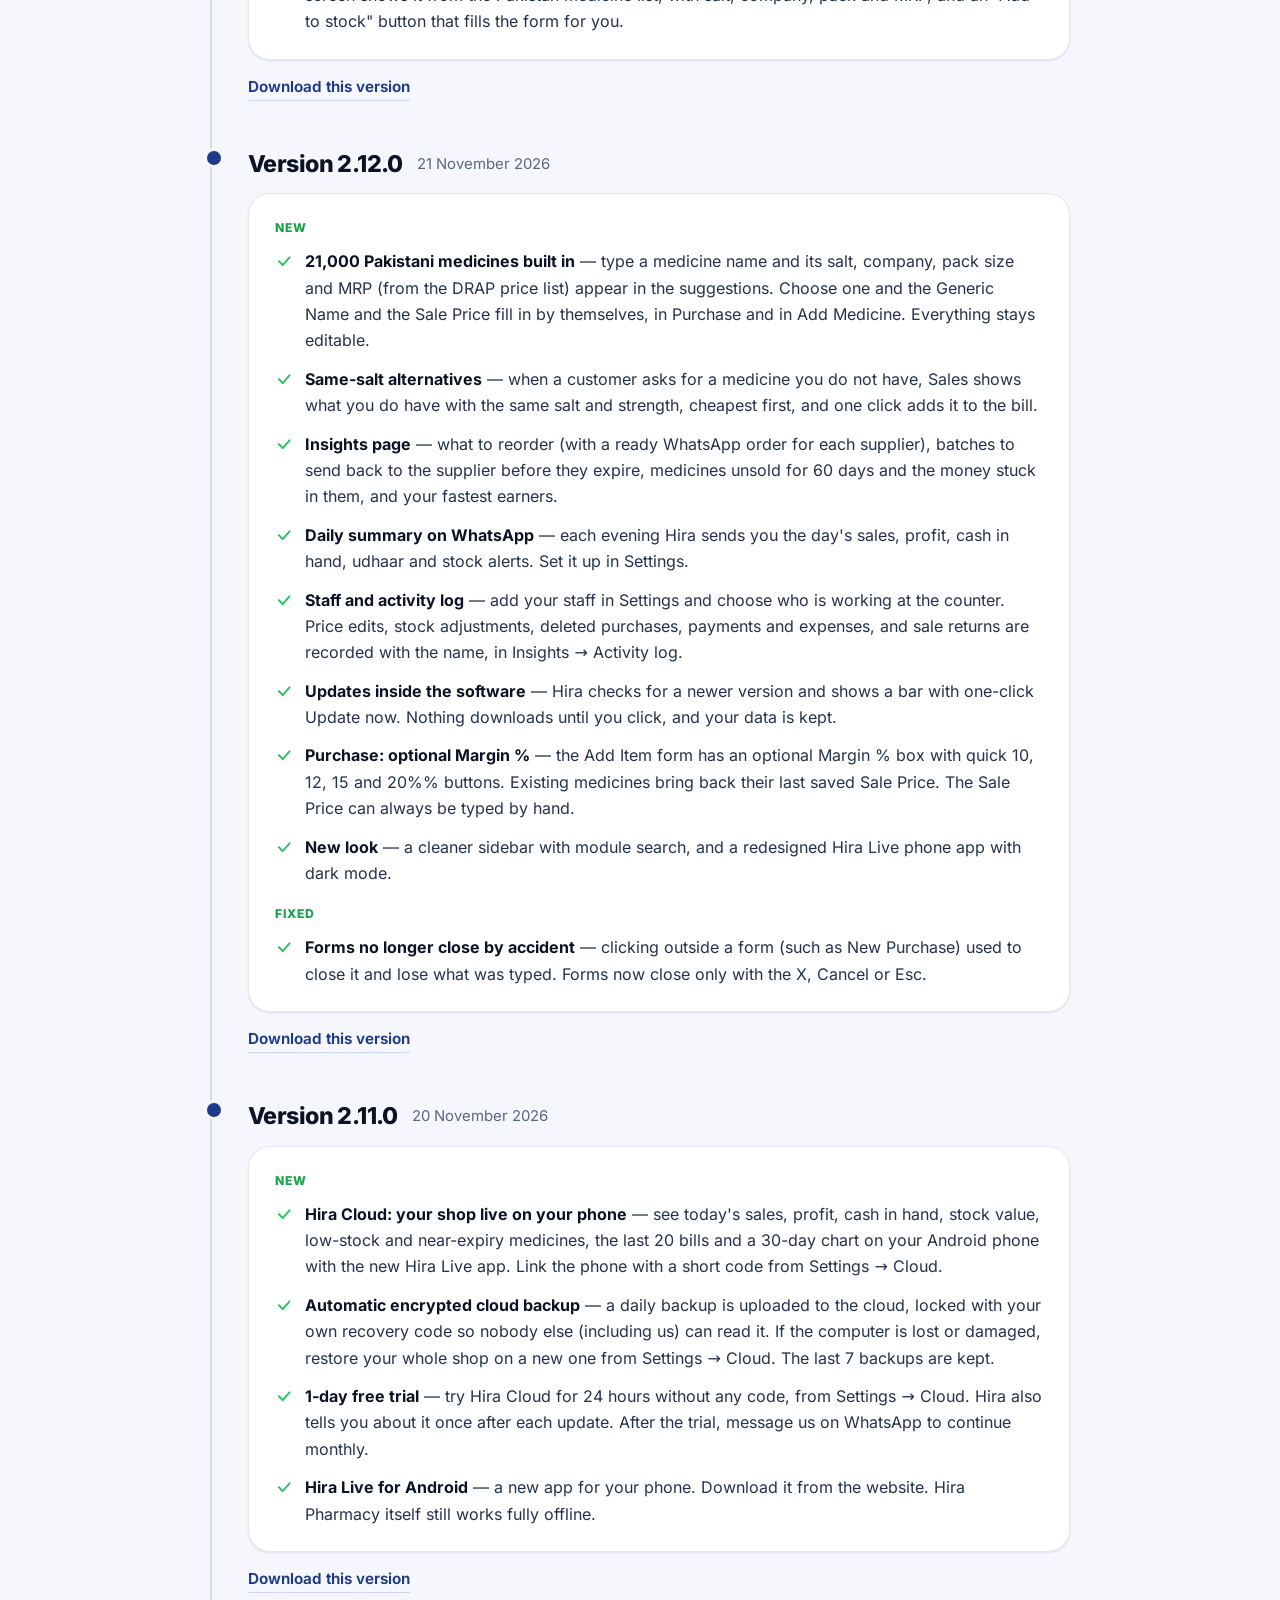
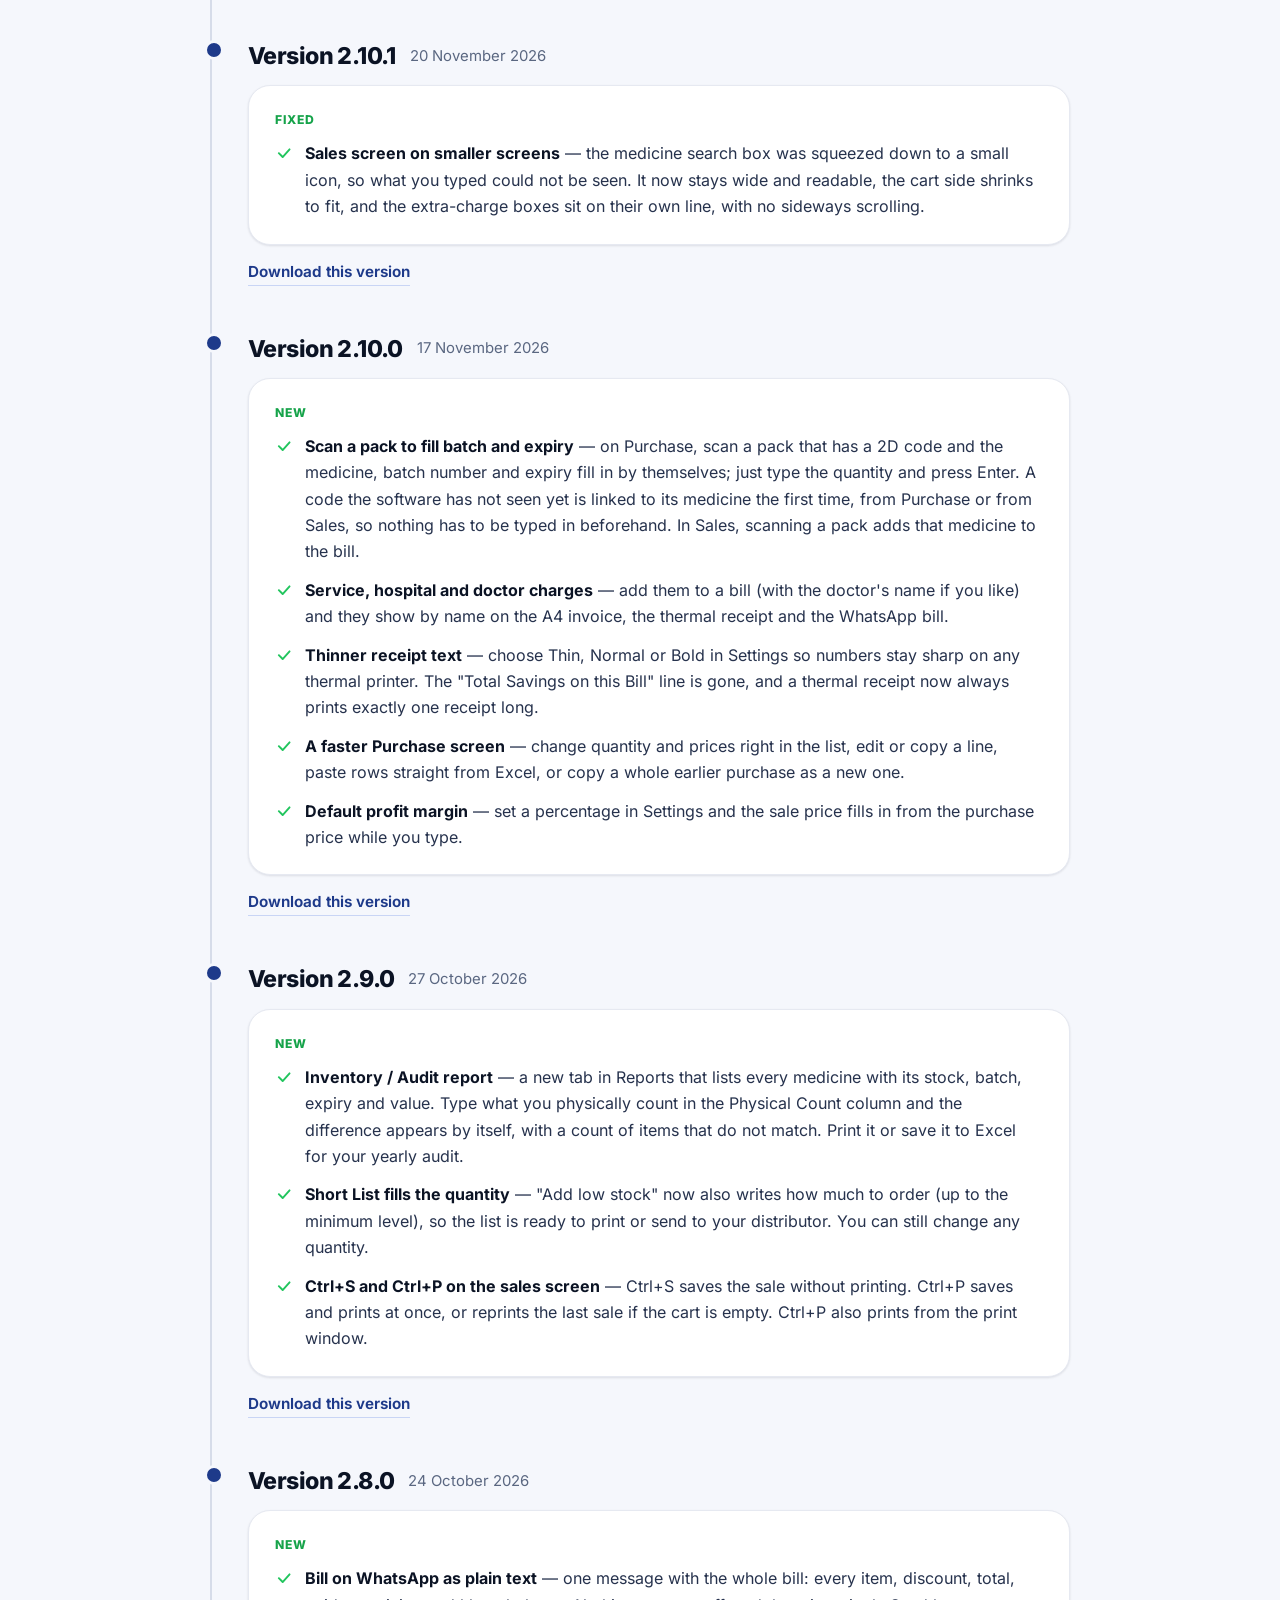
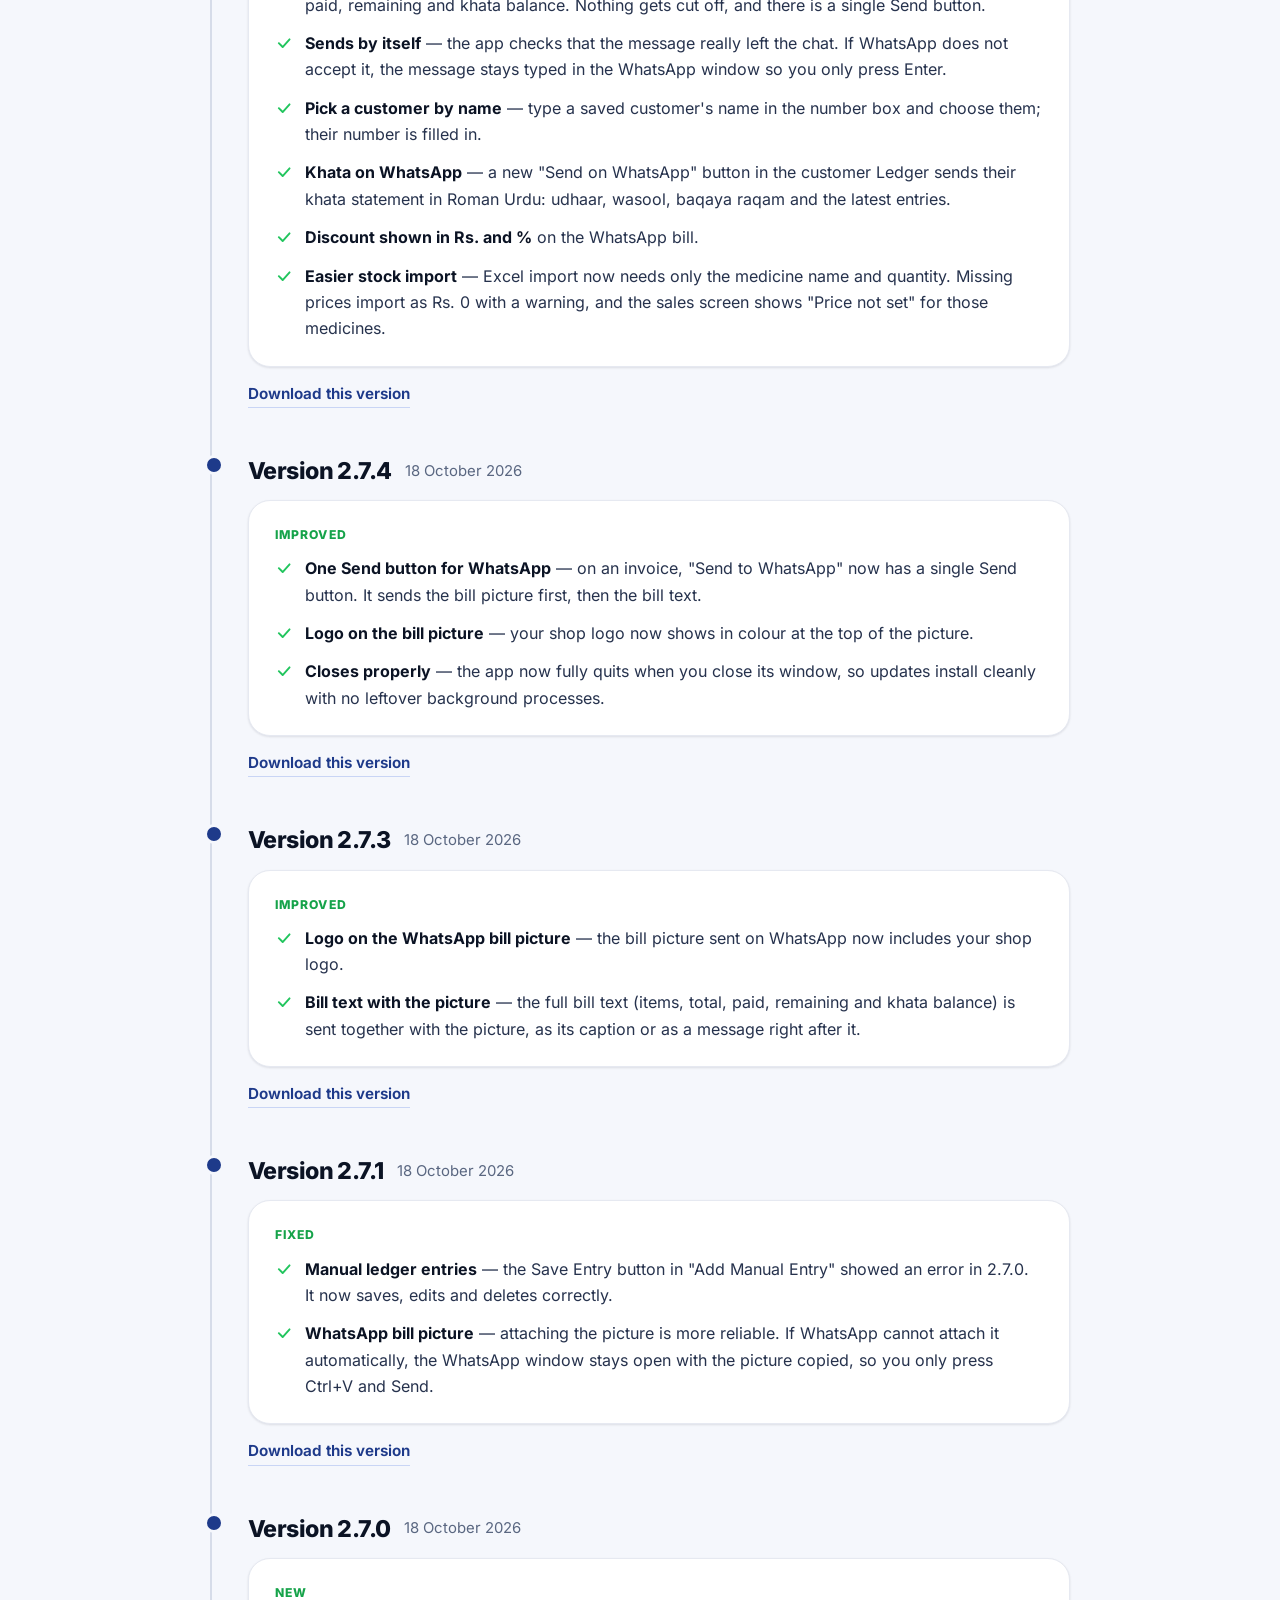
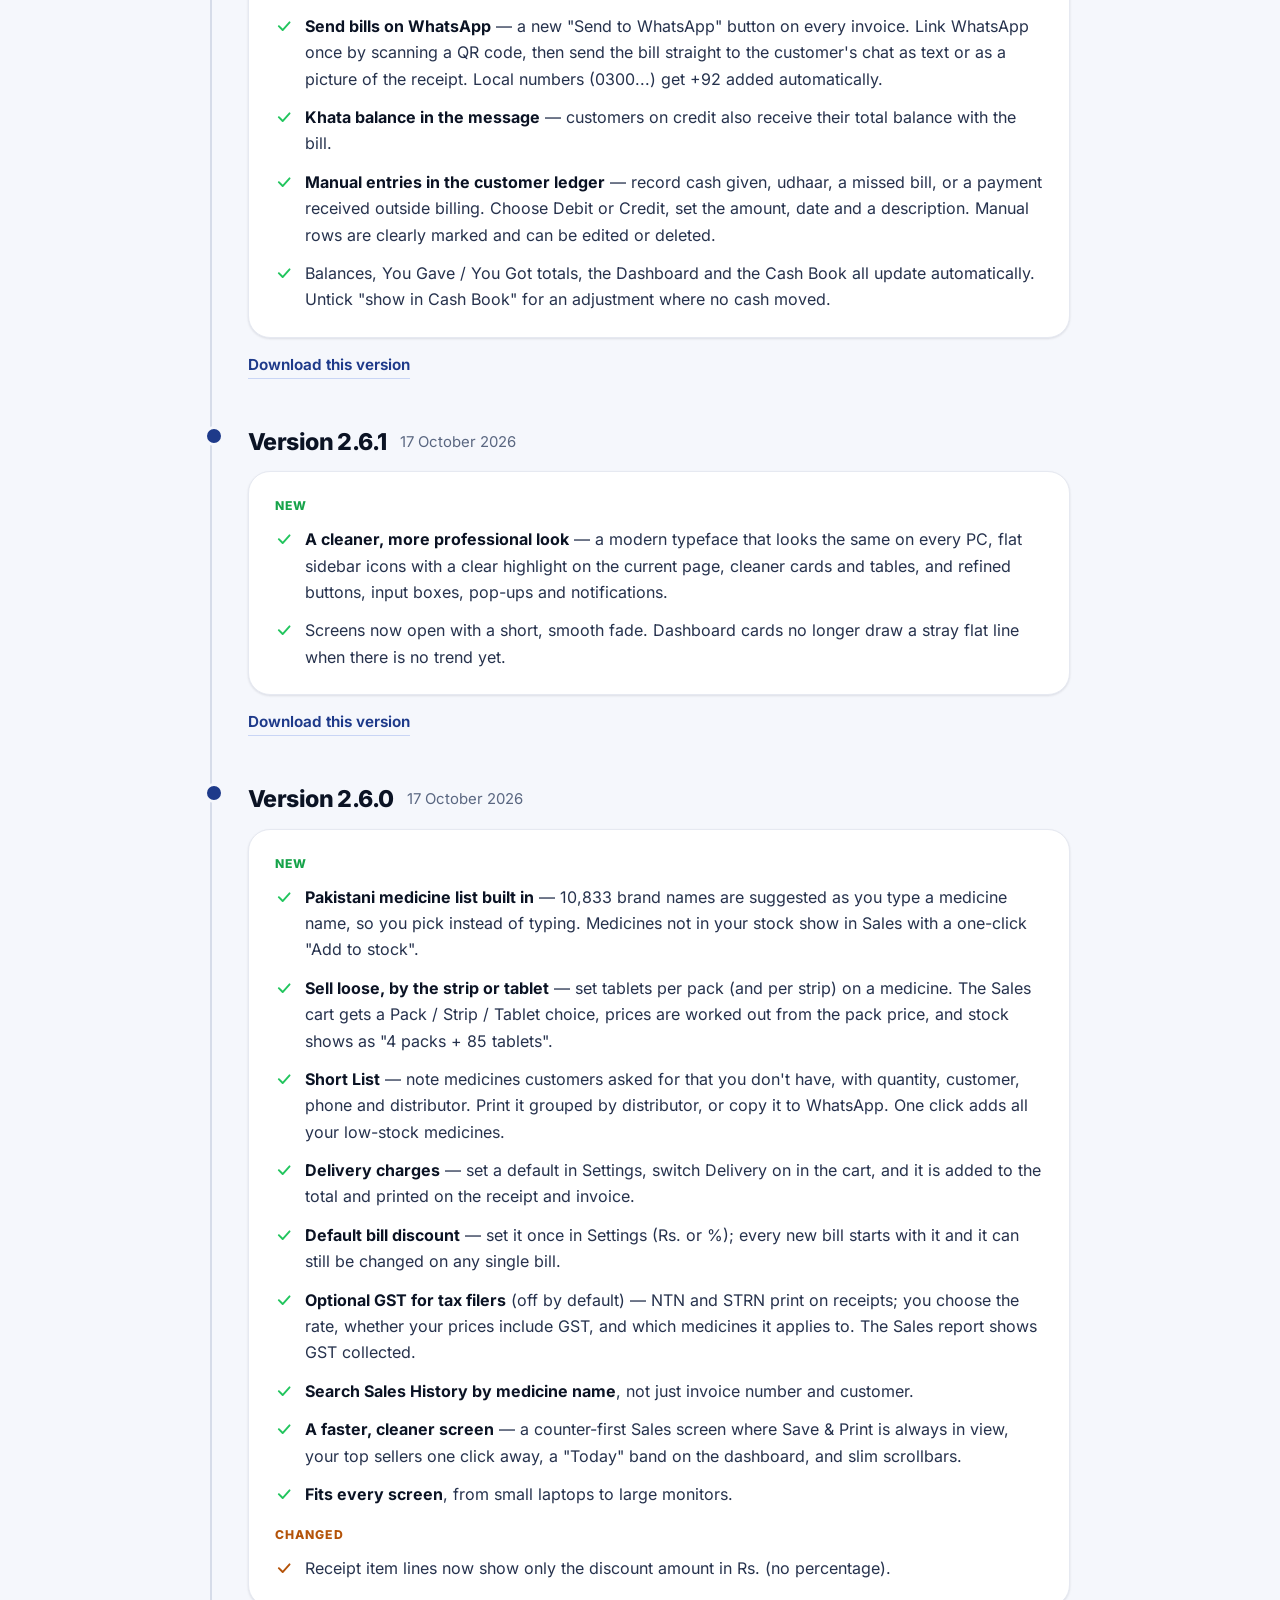
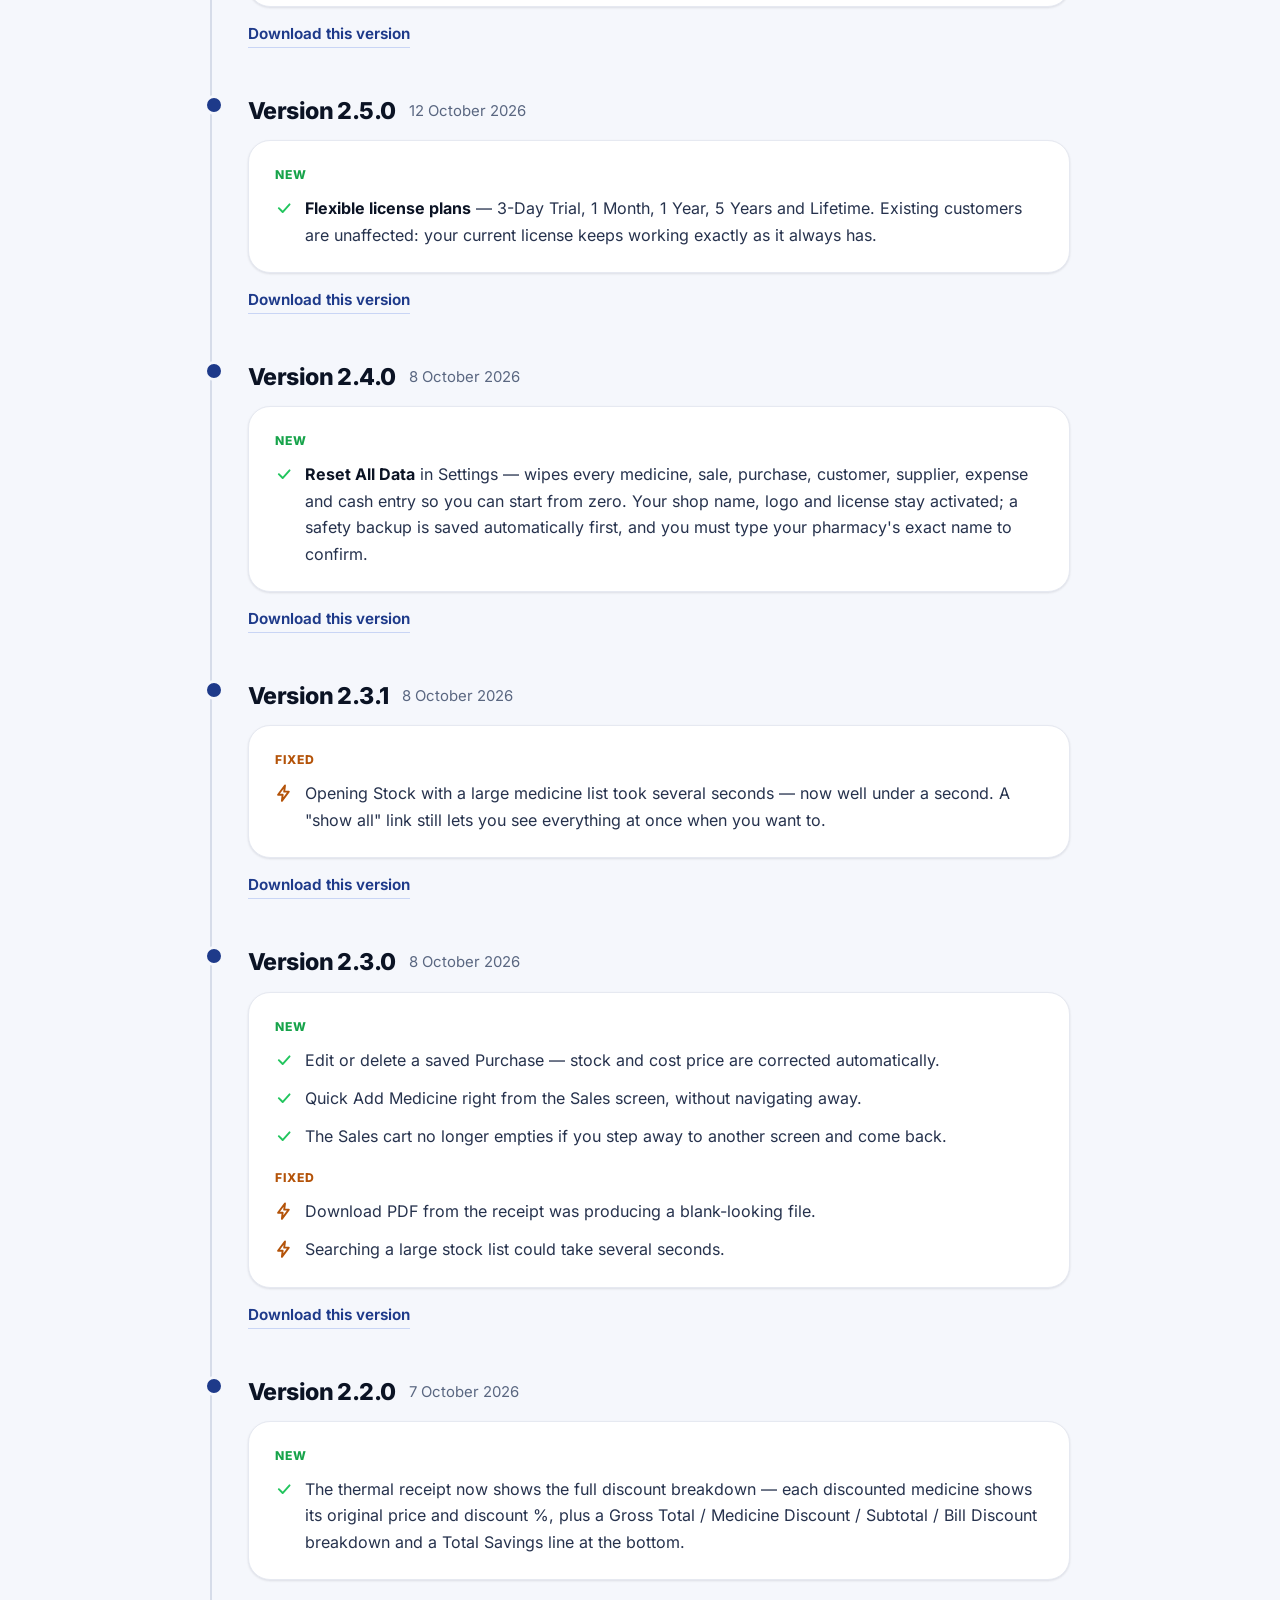
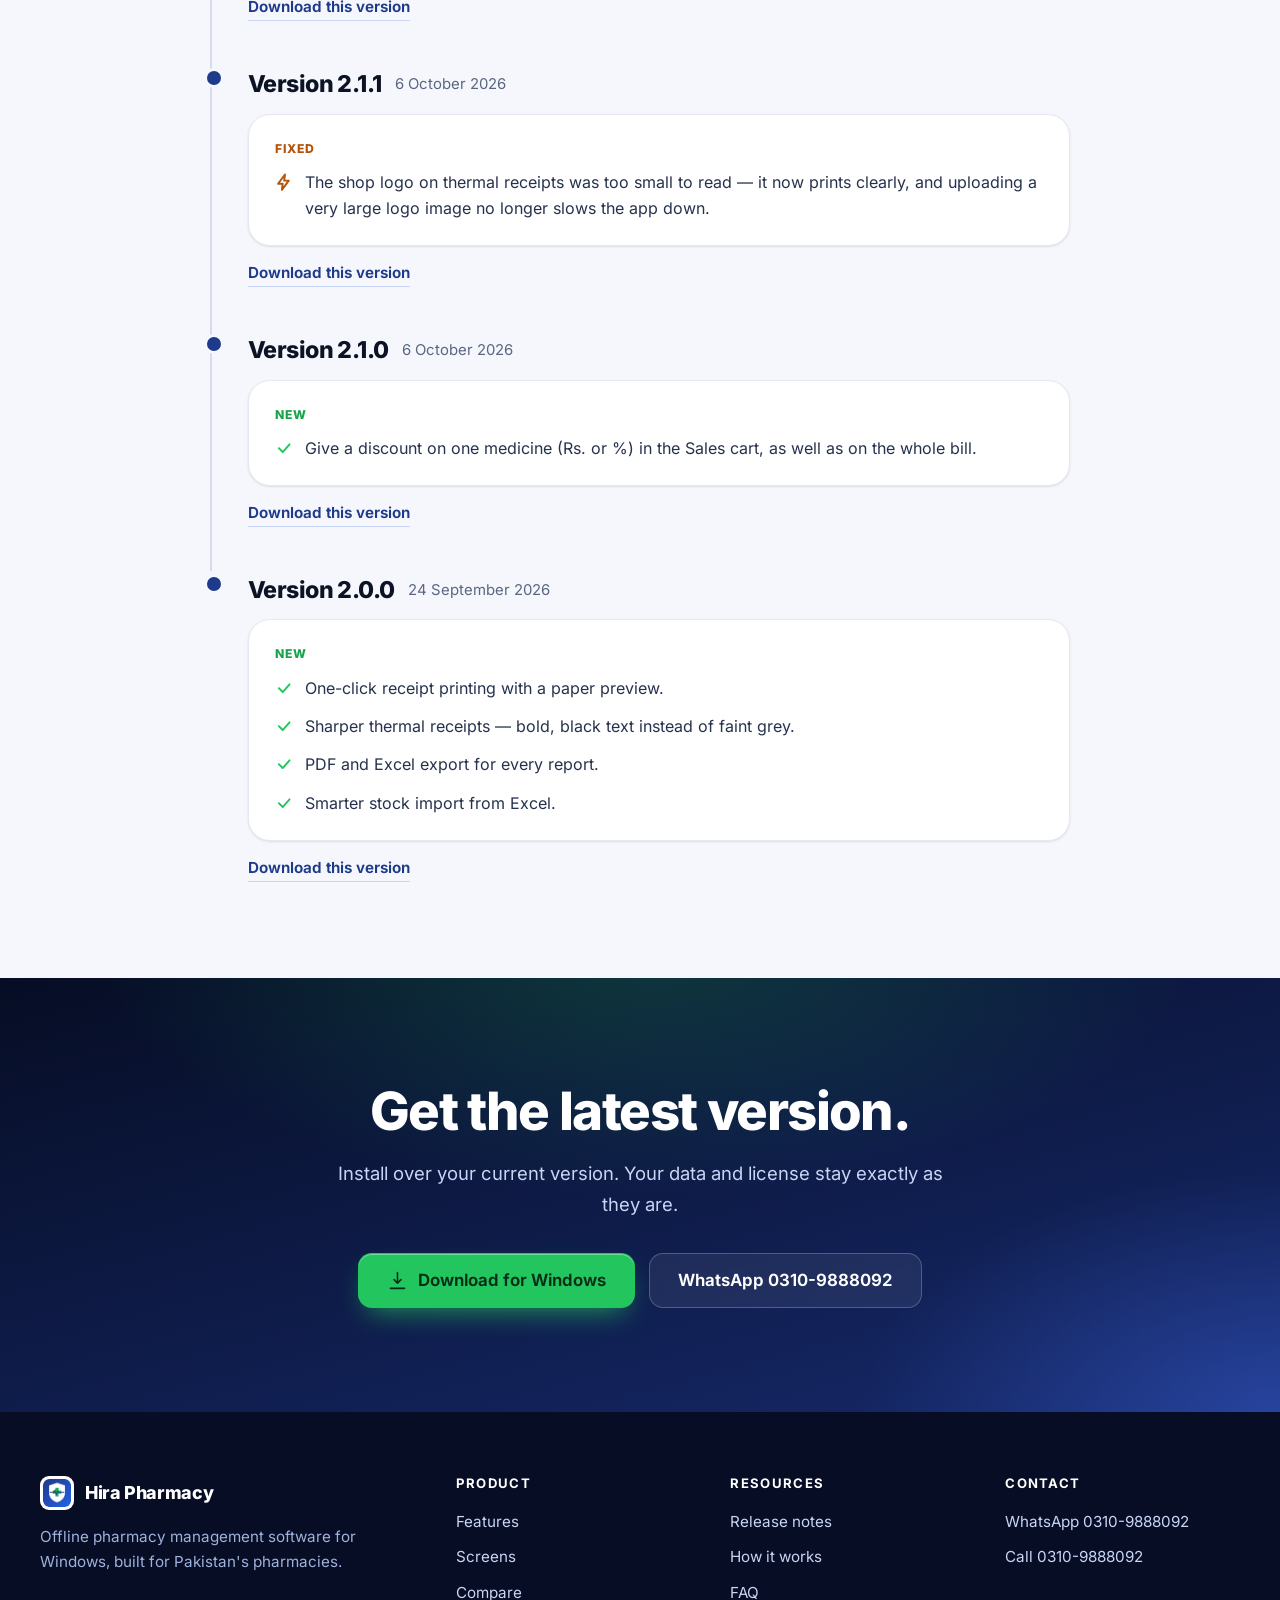
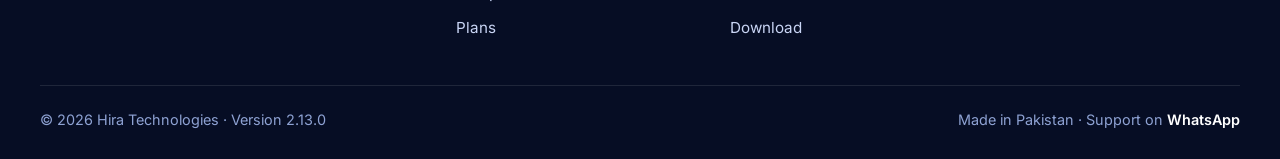
==== commit e5575dfd: "Website: Hira Pharmacy 2.14.0, mouse-free billing Co-Authored-By: Claude Sonnet 5.5 <noreply@anthrop" ====
--- a/releases.html
+++ b/releases.html
@@ -106,8 +106,24 @@
 
     <div class="release latest">
       <div class="release-head">
+        <span class="release-version">Version 2.14.0</span>
+        <span class="badge-latest">Latest</span>
+        <span class="release-date">27 November 2026</span>
+      </div>
+      <div class="release-card">
+        <div class="release-group">
+          <div class="release-group-label">New</div>
+          <ul class="release-items"><li><svg class="ic" viewBox="0 0 24 24" aria-hidden="true"><path d="m5 12 5 5 9-10"/></svg><span><b>Bill without the mouse</b> &mdash; choose a medicine with the arrow keys and Enter, type the quantity, press Enter and search the next one. <b>3*name</b> adds three at once. A barcode scan still adds the pack by itself.</span></li><li><svg class="ic" viewBox="0 0 24 24" aria-hidden="true"><path d="m5 12 5 5 9-10"/></svg><span><b>Shortcut keys for everything on the bill</b> &mdash; Ctrl+Enter save and print, F10 cash received and change, F4 customer, F8 cash or udhaar, F9 bill discount, F3 price, Delete remove, F2 new sale, and T / S / P to sell by tablet, strip or pack.</span></li><li><svg class="ic" viewBox="0 0 24 24" aria-hidden="true"><path d="m5 12 5 5 9-10"/></svg><span><b>Your own keys</b> &mdash; change any shortcut in Settings &rarr; Keyboard Shortcuts, and restore the defaults with one button.</span></li><li><svg class="ic" viewBox="0 0 24 24" aria-hidden="true"><path d="m5 12 5 5 9-10"/></svg><span><b>Keys written on the screen</b> &mdash; each button and box on the Sales screen shows its shortcut key, including the keys you have changed.</span></li><li><svg class="ic" viewBox="0 0 24 24" aria-hidden="true"><path d="m5 12 5 5 9-10"/></svg><span><b>Cash received and change</b> &mdash; press F10, type the money the customer gave and the change is shown in large figures.</span></li><li><svg class="ic" viewBox="0 0 24 24" aria-hidden="true"><path d="m5 12 5 5 9-10"/></svg><span><b>Better search order</b> &mdash; medicines whose name starts with the letters you typed are listed first.</span></li></ul>
+        </div>
+      </div>
+      <div class="release-foot">
+        <a class="btn-text" href="https://github.com/marketerwaseem17/hira-pharmacy-downloads/releases/download/v2.14.0/Hira-Pharmacy-Setup.exe" rel="noopener">Download this version</a>
+      </div>
+    </div>
+
+    <div class="release">
+      <div class="release-head">
         <span class="release-version">Version 2.13.0</span>
-        <span class="badge-latest">Latest</span>
         <span class="release-date">26 November 2026</span>
       </div>
       <div class="release-card">
